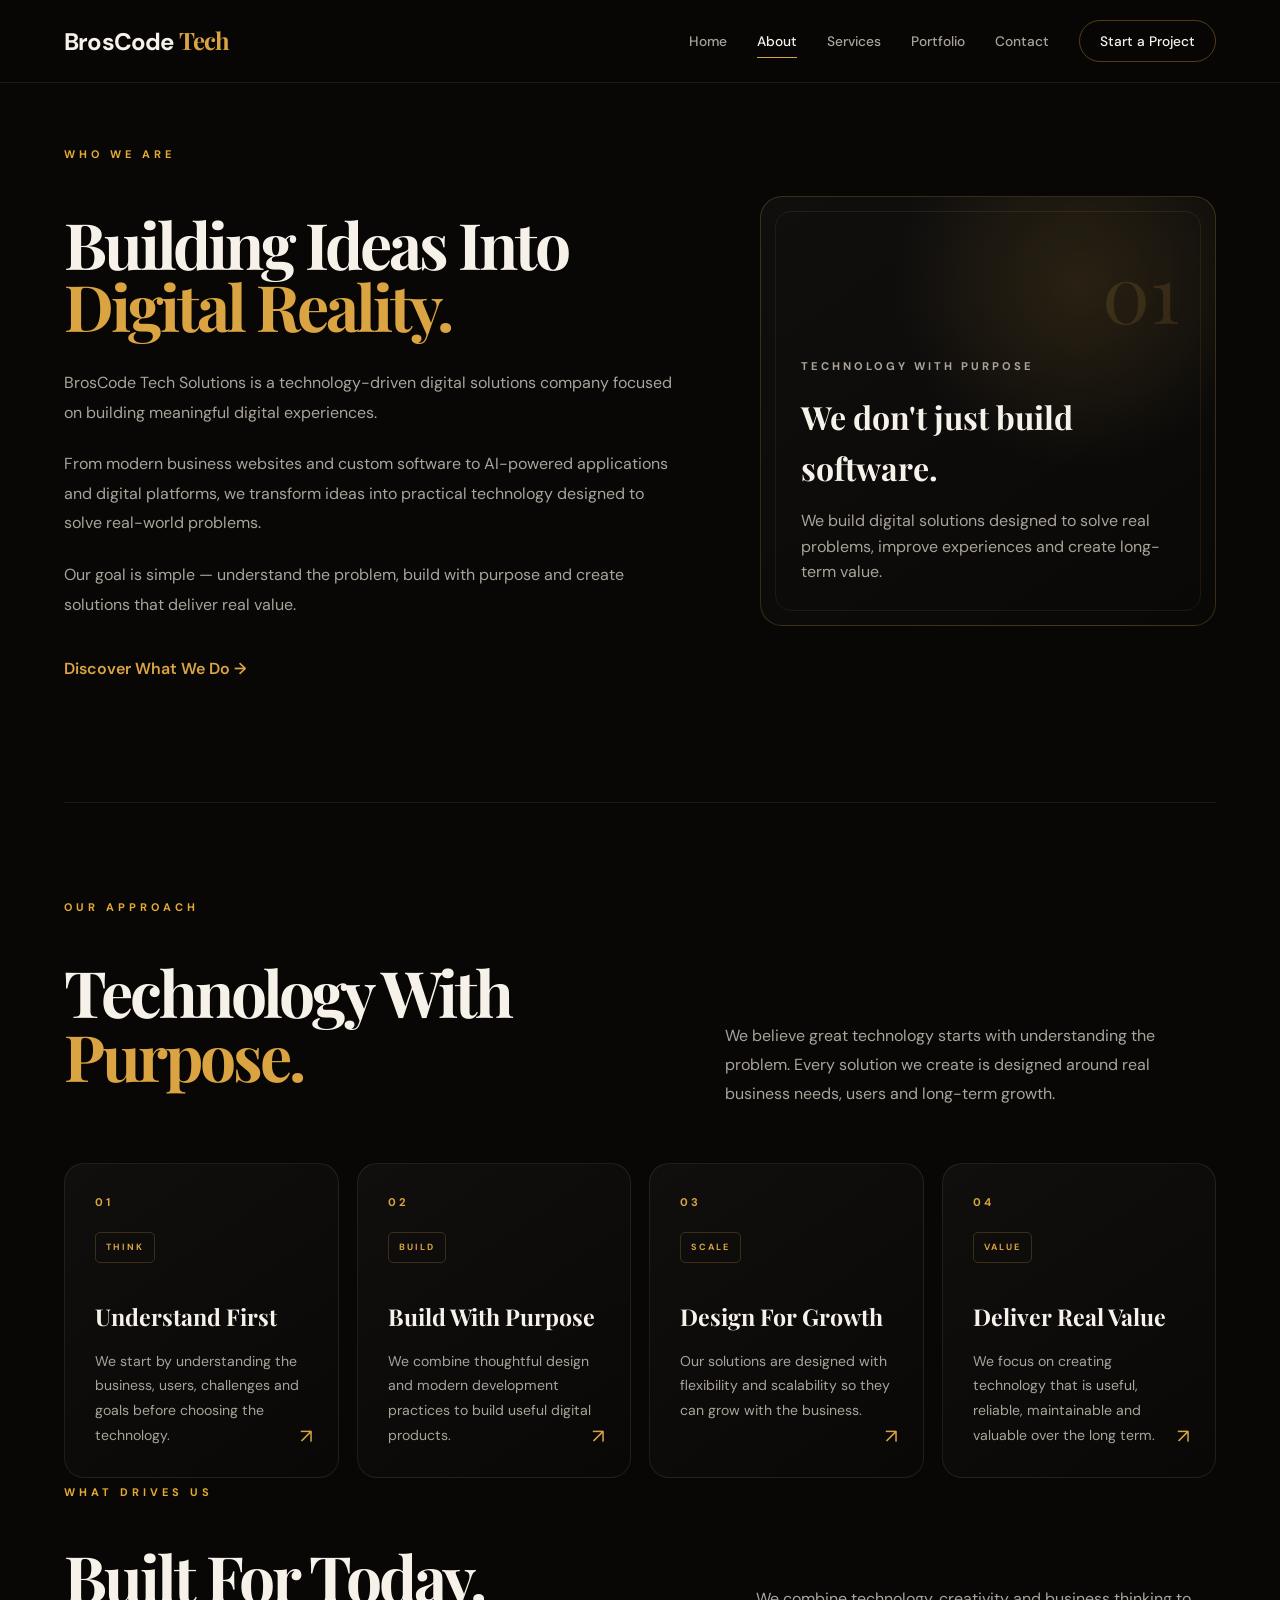
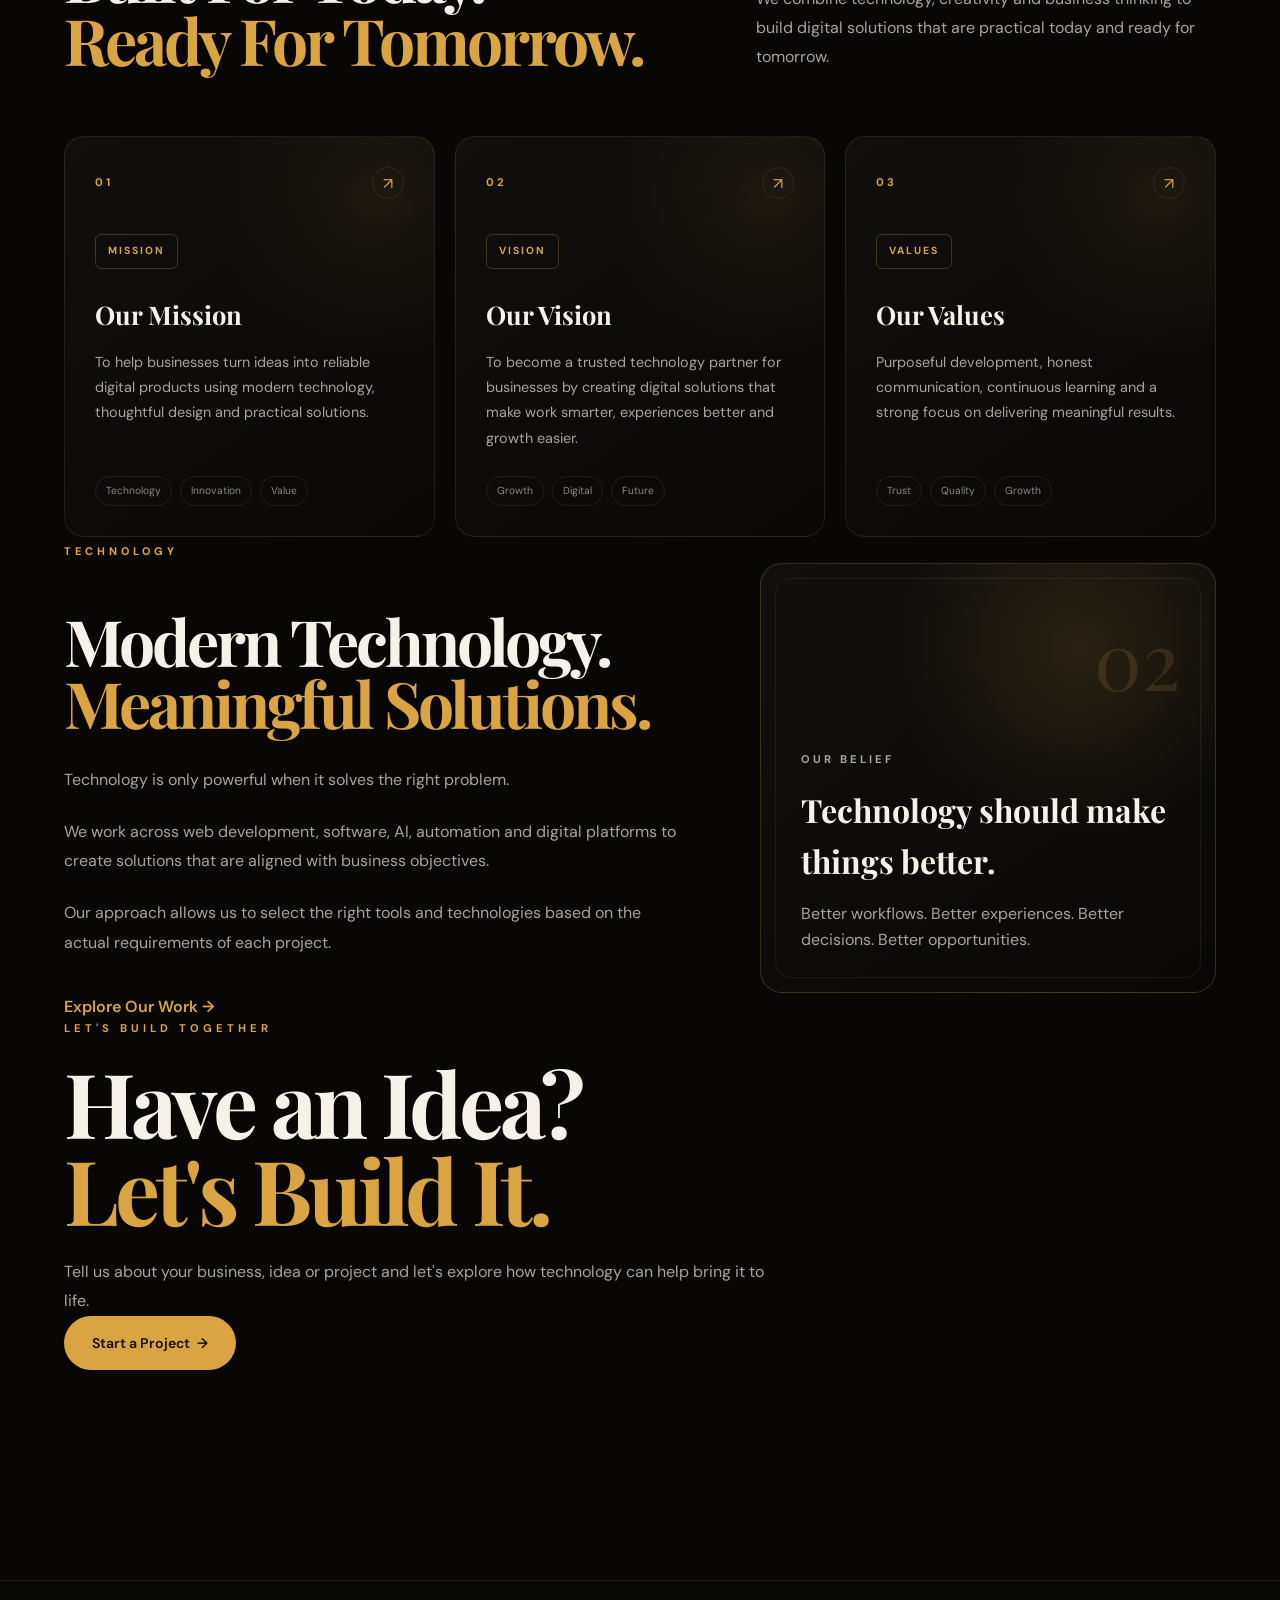
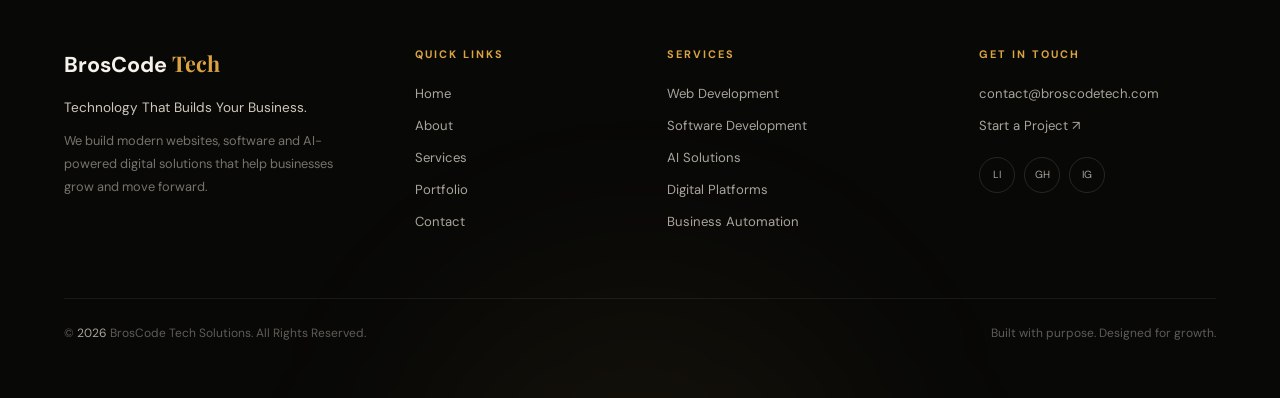
==== about.html @ 794950ac "Improve contact page and validate mobile number" ====
<!DOCTYPE html>
<html lang="en">

<head>
    <meta charset="UTF-8">

    <meta name="viewport" content="width=device-width, initial-scale=1.0">

    <meta name="description"
        content="Learn about BrosCode Tech Solutions - a technology-driven digital solutions company building websites, software, AI solutions and digital platforms.">

    <meta name="keywords"
        content="BrosCode Tech Solutions, About BrosCode, Web Development, Software Development, AI Solutions">

    <meta name="author" content="BrosCode Tech Solutions">

    <title>About Us | BrosCode Tech Solutions</title>

    <link rel="stylesheet" href="CSS/style.css">
</head>


<body>


    <!-- =========================================================
         HEADER
    ========================================================== -->

    <header id="siteHeader">

        <nav>

            <div class="logo">

                <a href="index.html">
                    BrosCode <span>Tech</span>
                </a>

            </div>


            <!-- MOBILE MENU BUTTON -->

            <button class="mobile-menu-toggle" type="button" aria-label="Open navigation menu" aria-expanded="false">

                <span></span>
                <span></span>
                <span></span>

            </button>


            <!-- NAVIGATION -->

            <ul class="nav-links">

                <li>
                    <a href="index.html">
                        Home
                    </a>
                </li>

                <li>
                    <a href="about.html" class="active">
                        About
                    </a>
                </li>

                <li>
                    <a href="services.html">
                        Services
                    </a>
                </li>

                <li>
                    <a href="portfolio.html">
                        Portfolio
                    </a>
                </li>

                <li>
                    <a href="contact.html">
                        Contact
                    </a>
                </li>

                <li>
                    <a href="contact.html" class="nav-cta">
                        Start a Project
                    </a>
                </li>

            </ul>

        </nav>

    </header>



    <!-- =========================================================
         MAIN
    ========================================================== -->

    <main>


        <!-- =====================================================
             ABOUT HERO
        ====================================================== -->

        <section class="about about-page">

            <div class="section-container">


                <div class="about-grid">


                    <!-- LEFT CONTENT -->

                    <div class="about-content">

                        <p class="section-label">
                            WHO WE ARE
                        </p>


                        <h2>
                            Building Ideas Into
                            <span>Digital Reality.</span>
                        </h2>


                        <p class="about-lead">

                            BrosCode Tech Solutions is a
                            technology-driven digital solutions
                            company focused on building meaningful
                            digital experiences.

                        </p>


                        <p>

                            From modern business websites and custom
                            software to AI-powered applications and
                            digital platforms, we transform ideas into
                            practical technology designed to solve
                            real-world problems.

                        </p>


                        <p>

                            Our goal is simple — understand the problem,
                            build with purpose and create solutions that
                            deliver real value.

                        </p>


                        <a href="services.html" class="about-link">
                            Discover What We Do →
                        </a>

                    </div>



                    <!-- RIGHT HIGHLIGHT -->

                    <div class="about-highlight">

                        <div class="about-number">
                            01
                        </div>


                        <div class="about-highlight-content">

                            <p class="about-small-label">
                                TECHNOLOGY WITH PURPOSE
                            </p>


                            <h3>
                                We don't just build software.
                            </h3>


                            <p>

                                We build digital solutions designed
                                to solve real problems, improve
                                experiences and create long-term value.

                            </p>

                        </div>

                    </div>


                </div>



                <!-- =================================================
                     OUR APPROACH
                ================================================== -->

                <div class="why-us">


                    <div class="why-header">

                        <div>

                            <p class="section-label">
                                OUR APPROACH
                            </p>


                            <h2>
                                Technology With
                                <span>Purpose.</span>
                            </h2>

                        </div>


                        <p>

                            We believe great technology starts with
                            understanding the problem. Every solution
                            we create is designed around real business
                            needs, users and long-term growth.

                        </p>

                    </div>



                    <div class="why-grid">


                        <!-- CARD 01 -->

                        <article class="why-card">

                            <span class="why-number">
                                01
                            </span>


                            <div class="why-card-icon">
                                THINK
                            </div>


                            <h3>
                                Understand First
                            </h3>


                            <p>

                                We start by understanding the business,
                                users, challenges and goals before
                                choosing the technology.

                            </p>


                            <span class="why-arrow">
                                ↗
                            </span>

                        </article>



                        <!-- CARD 02 -->

                        <article class="why-card">

                            <span class="why-number">
                                02
                            </span>


                            <div class="why-card-icon">
                                BUILD
                            </div>


                            <h3>
                                Build With Purpose
                            </h3>


                            <p>

                                We combine thoughtful design and modern
                                development practices to build useful
                                digital products.

                            </p>


                            <span class="why-arrow">
                                ↗
                            </span>

                        </article>



                        <!-- CARD 03 -->

                        <article class="why-card">

                            <span class="why-number">
                                03
                            </span>


                            <div class="why-card-icon">
                                SCALE
                            </div>


                            <h3>
                                Design For Growth
                            </h3>


                            <p>

                                Our solutions are designed with
                                flexibility and scalability so they
                                can grow with the business.

                            </p>


                            <span class="why-arrow">
                                ↗
                            </span>

                        </article>



                        <!-- CARD 04 -->

                        <article class="why-card">

                            <span class="why-number">
                                04
                            </span>


                            <div class="why-card-icon">
                                VALUE
                            </div>


                            <h3>
                                Deliver Real Value
                            </h3>


                            <p>

                                We focus on creating technology that
                                is useful, reliable, maintainable and
                                valuable over the long term.

                            </p>


                            <span class="why-arrow">
                                ↗
                            </span>

                        </article>


                    </div>

                </div>



                <!-- =================================================
                     VISION / MISSION
                ================================================== -->

                <div class="services-header about-values-header">

                    <div>

                        <p class="section-label">
                            WHAT DRIVES US
                        </p>


                        <h2>
                            Built For Today.
                            <span>Ready For Tomorrow.</span>
                        </h2>

                    </div>


                    <p class="services-intro">

                        We combine technology, creativity and
                        business thinking to build digital solutions
                        that are practical today and ready for
                        tomorrow.

                    </p>

                </div>



                <div class="services-grid about-values-grid">


                    <!-- MISSION -->

                    <article class="service-card">

                        <div class="service-top">

                            <span class="service-number">
                                01
                            </span>

                            <span class="service-arrow">
                                ↗
                            </span>

                        </div>


                        <div class="service-icon">
                            MISSION
                        </div>


                        <h3>
                            Our Mission
                        </h3>


                        <p>

                            To help businesses turn ideas into
                            reliable digital products using modern
                            technology, thoughtful design and
                            practical solutions.

                        </p>


                        <div class="service-tags">

                            <span>Technology</span>
                            <span>Innovation</span>
                            <span>Value</span>

                        </div>

                    </article>



                    <!-- VISION -->

                    <article class="service-card">

                        <div class="service-top">

                            <span class="service-number">
                                02
                            </span>

                            <span class="service-arrow">
                                ↗
                            </span>

                        </div>


                        <div class="service-icon">
                            VISION
                        </div>


                        <h3>
                            Our Vision
                        </h3>


                        <p>

                            To become a trusted technology partner
                            for businesses by creating digital
                            solutions that make work smarter,
                            experiences better and growth easier.

                        </p>


                        <div class="service-tags">

                            <span>Growth</span>
                            <span>Digital</span>
                            <span>Future</span>

                        </div>

                    </article>



                    <!-- VALUES -->

                    <article class="service-card">

                        <div class="service-top">

                            <span class="service-number">
                                03
                            </span>

                            <span class="service-arrow">
                                ↗
                            </span>

                        </div>


                        <div class="service-icon">
                            VALUES
                        </div>


                        <h3>
                            Our Values
                        </h3>


                        <p>

                            Purposeful development, honest
                            communication, continuous learning and
                            a strong focus on delivering meaningful
                            results.

                        </p>


                        <div class="service-tags">

                            <span>Trust</span>
                            <span>Quality</span>
                            <span>Growth</span>

                        </div>

                    </article>


                </div>



                <!-- =================================================
                     TECHNOLOGY SECTION
                ================================================== -->

                <div class="about-grid about-technology">


                    <div class="about-content">

                        <p class="section-label">
                            TECHNOLOGY
                        </p>


                        <h2>
                            Modern Technology.
                            <span>Meaningful Solutions.</span>
                        </h2>


                        <p class="about-lead">

                            Technology is only powerful when it
                            solves the right problem.

                        </p>


                        <p>

                            We work across web development, software,
                            AI, automation and digital platforms to
                            create solutions that are aligned with
                            business objectives.

                        </p>


                        <p>

                            Our approach allows us to select the
                            right tools and technologies based on
                            the actual requirements of each project.

                        </p>


                        <a href="portfolio.html" class="about-link">
                            Explore Our Work →
                        </a>

                    </div>



                    <div class="about-highlight">


                        <div class="about-number">
                            02
                        </div>


                        <div class="about-highlight-content">

                            <p class="about-small-label">
                                OUR BELIEF
                            </p>


                            <h3>
                                Technology should make things better.
                            </h3>


                            <p>

                                Better workflows.
                                Better experiences.
                                Better decisions.
                                Better opportunities.

                            </p>

                        </div>

                    </div>


                </div>



                <!-- =================================================
                     CTA
                ================================================== -->

                <div class="contact-header about-cta">

                    <div class="contact-label">
                        LET'S BUILD TOGETHER
                    </div>


                    <h2>
                        Have an Idea?
                        <span>Let's Build It.</span>
                    </h2>


                    <p>

                        Tell us about your business, idea or project
                        and let's explore how technology can help
                        bring it to life.

                    </p>


                    <a href="contact.html" class="btn primary-btn">
                        Start a Project
                        <span>→</span>
                    </a>

                </div>


            </div>

        </section>

    </main>



    <!-- =========================================================
         FOOTER
    ========================================================== -->

    <footer class="site-footer">

        <div class="footer-container">


            <!-- BRAND -->

            <div class="footer-brand">

                <a href="index.html" class="footer-logo">
                    BrosCode <span>Tech</span>
                </a>


                <p class="footer-tagline">
                    Technology That Builds Your Business.
                </p>


                <p class="footer-description">

                    We build modern websites, software and
                    AI-powered digital solutions that help
                    businesses grow and move forward.

                </p>

            </div>



            <!-- QUICK LINKS -->

            <div class="footer-column">

                <h4>
                    Quick Links
                </h4>


                <a href="index.html">
                    Home
                </a>


                <a href="about.html">
                    About
                </a>


                <a href="services.html">
                    Services
                </a>


                <a href="portfolio.html">
                    Portfolio
                </a>


                <a href="contact.html">
                    Contact
                </a>

            </div>



            <!-- SERVICES -->

            <div class="footer-column">

                <h4>
                    Services
                </h4>


                <a href="services.html">
                    Web Development
                </a>


                <a href="services.html">
                    Software Development
                </a>


                <a href="services.html">
                    AI Solutions
                </a>


                <a href="services.html">
                    Digital Platforms
                </a>


                <a href="services.html">
                    Business Automation
                </a>

            </div>



            <!-- CONTACT -->

            <div class="footer-column footer-contact">

                <h4>
                    Get In Touch
                </h4>


                <a href="mailto:contact@broscodetech.com">
                    contact@broscodetech.com
                </a>


                <a href="contact.html">
                    Start a Project ↗
                </a>


                <div class="footer-socials">

                    <a href="#" aria-label="LinkedIn">
                        LI
                    </a>


                    <a href="#" aria-label="GitHub">
                        GH
                    </a>


                    <a href="#" aria-label="Instagram">
                        IG
                    </a>

                </div>

            </div>

        </div>



        <!-- FOOTER BOTTOM -->

        <div class="footer-bottom">

            <p>

                ©
                <span id="currentYear">
                    2026
                </span>

                BrosCode Tech Solutions.
                All Rights Reserved.

            </p>


            <p>
                Built with purpose. Designed for growth.
            </p>

        </div>

    </footer>



    <!-- =========================================================
         JAVASCRIPT
    ========================================================== -->

    <script src="js/script.js"></script>

</body>

</html>
---- CSS/style.css ----
/* =========================================================
   BROSCODE TECH SOLUTIONS
   PREMIUM WEBSITE
   BLACK + GOLD
   CLEAN RESPONSIVE CSS
========================================================= */


/* =========================================================
   GOOGLE FONTS
========================================================= */

@import url('https://fonts.googleapis.com/css2?family=DM+Sans:wght@400;500;600;700&family=Playfair+Display:wght@500;600;700&display=swap');



/* =========================================================
   ROOT
========================================================= */

:root {

    --bg: #080706;
    --bg-dark: #050403;
    --bg2: #0d0b08;

    --card: #12100d;

    --white: #f7f2e9;

    --text: #aaa39a;
    --muted: #6f6961;

    --gold: #d9a441;
    --gold-light: #e9bd72;
    --gold-dark: #a8752d;

    --border: rgba(255, 255, 255, 0.08);

    --gold-border:
        rgba(217, 164, 65, 0.22);

    --container: 1180px;

    --transition:
        0.35s ease;

    --font-display:
        'Playfair Display', serif;

    --font-body:
        'DM Sans', sans-serif;
}



/* =========================================================
   RESET
========================================================= */

* {
    margin: 0;
    padding: 0;
    box-sizing: border-box;
}


html {
    scroll-behavior: smooth;
    overflow-x: hidden;
}


body {

    min-height: 100vh;

    background:
        var(--bg);

    color:
        var(--white);

    font-family:
        var(--font-body);

    line-height:
        1.6;

    overflow-x: hidden;
}


body::before {

    content: "";

    position: fixed;

    inset: 0;

    z-index: -1;

    pointer-events: none;

    background:

        radial-gradient(circle at 82% 18%,
            rgba(217, 164, 65, 0.08),
            transparent 25%),

        radial-gradient(circle at 10% 70%,
            rgba(217, 164, 65, 0.025),
            transparent 25%);
}


::selection {

    background:
        var(--gold);

    color:
        #080706;
}


a {

    color:
        inherit;

    text-decoration:
        none;
}


img {

    display:
        block;

    max-width:
        100%;
}


button,
input,
select,
textarea {

    font-family:
        inherit;
}


button {

    cursor:
        pointer;
}



/* =========================================================
   SCROLLBAR
========================================================= */

::-webkit-scrollbar {
    width: 8px;
}


::-webkit-scrollbar-track {
    background:
        #050403;
}


::-webkit-scrollbar-thumb {

    background:
        #49361c;

    border-radius:
        10px;
}


::-webkit-scrollbar-thumb:hover {

    background:
        var(--gold);
}



/* =========================================================
   COMMON
========================================================= */

main {
    width:
        100%;
}


.section-container {

    width:
        min(90%, var(--container));

    margin:
        0 auto;
}


.section-label {

    color:
        var(--gold);

    font-size:
        0.7rem;

    font-weight:
        700;

    letter-spacing:
        4px;
}


h1,
h2,
h3 {

    font-family:
        var(--font-display);
}


section {

    scroll-margin-top:
        82px;
}



/* =========================================================
   HEADER
========================================================= */

header {

    position:
        fixed;

    top:
        0;

    left:
        0;

    width:
        100%;

    z-index:
        1000;

    background:
        rgba(8, 7, 6, 0.78);

    backdrop-filter:
        blur(18px);

    -webkit-backdrop-filter:
        blur(18px);

    border-bottom:
        1px solid rgba(255, 255, 255, 0.07);

    transition:
        background 0.35s ease,
        border-color 0.35s ease;
}


header.scrolled {

    background:
        rgba(8, 7, 6, 0.96);

    border-bottom-color:
        rgba(217, 164, 65, 0.18);
}


nav {

    width:
        min(90%, var(--container));

    min-height:
        82px;

    margin:
        0 auto;

    display:
        flex;

    align-items:
        center;

    justify-content:
        space-between;
}


.logo a {

    display:
        inline-block;

    font-size:
        1.5rem;

    font-weight:
        700;

    letter-spacing:
        -0.8px;
}


.logo span {

    color:
        var(--gold);

    font-family:
        var(--font-display);
}


.nav-links {

    display:
        flex;

    align-items:
        center;

    gap:
        30px;

    list-style:
        none;
}


.nav-links li {
    list-style:
        none;
}


.nav-links a {

    position:
        relative;

    color:
        #aaa39a;

    font-size:
        0.86rem;

    font-weight:
        500;

    transition:
        var(--transition);
}


.nav-links a:hover,
.nav-links a.active {

    color:
        var(--white);
}


.nav-links a:not(.nav-cta)::after {

    content:
        "";

    position:
        absolute;

    left:
        0;

    bottom:
        -8px;

    width:
        0;

    height:
        1px;

    background:
        var(--gold);

    transition:
        var(--transition);
}


.nav-links a:not(.nav-cta):hover::after,
.nav-links a:not(.nav-cta).active::after {

    width:
        100%;
}


.nav-cta {

    padding:
        11px 20px;

    border:
        1px solid rgba(217, 164, 65, 0.35);

    border-radius:
        50px;

    color:
        var(--white) !important;

    transition:
        var(--transition);
}


.nav-cta:hover {

    background:
        rgba(217, 164, 65, 0.08);

    border-color:
        var(--gold);
}


/* MOBILE BUTTON */

.mobile-menu-toggle {

    display:
        none;

    width:
        42px;

    height:
        42px;

    padding:
        9px;

    flex-direction:
        column;

    align-items:
        center;

    justify-content:
        center;

    gap:
        5px;

    background:
        transparent;

    border:
        1px solid var(--gold-border);

    border-radius:
        50%;

    color:
        var(--white);
}


.mobile-menu-toggle span {

    width:
        17px;

    height:
        1.5px;

    background:
        var(--gold);

    transition:
        0.3s ease;
}


.mobile-menu-toggle.active span:nth-child(1) {

    transform:
        translateY(6.5px) rotate(45deg);
}


.mobile-menu-toggle.active span:nth-child(2) {

    opacity:
        0;
}


.mobile-menu-toggle.active span:nth-child(3) {

    transform:
        translateY(-6.5px) rotate(-45deg);
}



/* =========================================================
   HERO
========================================================= */

.hero {

    position:
        relative;

    min-height:
        100vh;

    padding:
        120px max(5%, calc((100% - 1180px) / 2)) 80px;

    display:
        grid;

    grid-template-columns:
        minmax(0, 0.9fr) minmax(0, 1.1fr);

    align-items:
        center;

    gap:
        40px;

    overflow:
        hidden;

    background:
        #080706;
}


/* IMAGE AS BACKGROUND */

.hero-visual {

    position:
        absolute;

    inset:
        0;

    z-index:
        0;

    overflow:
        hidden;

    pointer-events:
        none;

    border:
        0;

    background:
        #05070a;
}


.hero-visual img {

    width:
        100%;

    height:
        100%;

    object-fit:
        cover;

    object-position:
        center;

    opacity:
        0.78;

    filter:
        brightness(0.70) contrast(1.08);

    transform:
        scale(1.02);
}


/* LEFT DARK OVERLAY */

.hero-visual::before {

    content:
        "";

    position:
        absolute;

    inset:
        0;

    z-index:
        1;

    background:

        linear-gradient(90deg,
            #080706 0%,
            rgba(8, 7, 6, 0.98) 20%,
            rgba(8, 7, 6, 0.88) 38%,
            rgba(8, 7, 6, 0.52) 56%,
            rgba(8, 7, 6, 0.18) 76%,
            rgba(8, 7, 6, 0.08) 100%);
}


/* TOP / BOTTOM MERGE */

.hero-visual::after {

    content:
        "";

    position:
        absolute;

    inset:
        0;

    z-index:
        2;

    background:

        linear-gradient(to bottom,
            #080706 0%,
            transparent 16%,
            transparent 82%,
            #080706 100%);
}


.hero::after {

    content:
        "";

    position:
        absolute;

    width:
        600px;

    height:
        600px;

    right:
        -300px;

    top:
        5%;

    border-radius:
        50%;

    background:
        rgba(217, 164, 65, 0.055);

    filter:
        blur(100px);

    pointer-events:
        none;
}



/* =========================================================
   HERO CONTENT
========================================================= */

.hero-content {

    position:
        relative;

    z-index:
        5;

    width:
        100%;

    max-width:
        650px;
}


.hero-label {

    margin-bottom:
        28px;

    color:
        var(--gold);

    font-size:
        12px;

    font-weight:
        700;

    letter-spacing:
        4px;
}


.hero h1 {

    max-width:
        700px;

    margin:
        0 0 30px;

    color:
        var(--white);

    font-size:
        clamp(4rem, 7vw, 6.5rem);

    font-weight:
        600;

    line-height:
        0.94;

    letter-spacing:
        -4px;
}


.hero h1 span {

    display:
        block;

    color:
        var(--gold);
}


.hero-description {

    max-width:
        560px;

    margin-bottom:
        38px;

    color:
        var(--text);

    font-size:
        16px;

    line-height:
        1.8;
}



/* =========================================================
   BUTTONS
========================================================= */

.hero-buttons {

    display:
        flex;

    align-items:
        center;

    gap:
        14px;

    flex-wrap:
        wrap;
}


.btn {

    min-height:
        54px;

    padding:
        0 28px;

    display:
        inline-flex;

    align-items:
        center;

    justify-content:
        center;

    gap:
        7px;

    border-radius:
        50px;

    font-size:
        0.88rem;

    font-weight:
        600;

    transition:
        var(--transition);
}


.primary-btn {

    background:
        var(--gold);

    color:
        #161006;
}


.primary-btn:hover {

    background:
        var(--gold-light);

    transform:
        translateY(-3px);

    box-shadow:
        0 15px 40px rgba(217, 164, 65, 0.18);
}


.secondary-btn {

    background:
        rgba(255, 255, 255, 0.025);

    border:
        1px solid rgba(255, 255, 255, 0.14);
}


.secondary-btn:hover {

    background:
        rgba(217, 164, 65, 0.06);

    border-color:
        var(--gold-border);

    transform:
        translateY(-3px);
}



/* =========================================================
   HERO STATS
========================================================= */

.hero-stats {

    margin-top:
        58px;

    display:
        flex;

    align-items:
        flex-start;

    gap:
        55px;
}


.hero-stat {

    display:
        flex;

    flex-direction:
        column;
}


.hero-stats strong {

    color:
        var(--gold);

    font-family:
        var(--font-display);

    font-size:
        24px;

    line-height:
        1.1;
}


.hero-stats span {

    margin-top:
        7px;

    color:
        #77716a;

    font-size:
        10px;

    line-height:
        1.45;

    letter-spacing:
        1.5px;
}



/* =========================================================
   ABOUT
========================================================= */

.about {

    padding:
        140px 0;

    background:
        var(--bg);
}


.about-grid {

    display:
        grid;

    grid-template-columns:
        1.15fr 0.85fr;

    gap:
        80px;

    align-items:
        center;
}


.about-content h2 {

    max-width:
        700px;

    margin:
        25px 0 30px;

    font-size:
        clamp(3rem, 5vw, 5.3rem);

    line-height:
        0.98;

    letter-spacing:
        -3px;
}


.about-content h2 span {

    display:
        block;

    color:
        var(--gold);
}


.about-content p:not(.section-label) {

    max-width:
        680px;

    margin-bottom:
        22px;

    color:
        var(--text);

    font-size:
        1rem;

    line-height:
        1.85;
}


.about-link {

    display:
        inline-block;

    margin-top:
        15px;

    color:
        var(--gold);

    font-weight:
        600;

    transition:
        var(--transition);
}


.about-link:hover {

    color:
        var(--gold-light);

    transform:
        translateX(5px);
}



/* =========================================================
   ABOUT HIGHLIGHT
========================================================= */

.about-highlight {

    position:
        relative;

    min-height:
        430px;

    padding:
        40px;

    display:
        flex;

    align-items:
        flex-end;

    overflow:
        hidden;

    border:
        1px solid var(--gold-border);

    border-radius:
        22px;

    background:

        radial-gradient(circle at 70% 20%,
            rgba(217, 164, 65, 0.14),
            transparent 40%),

        linear-gradient(145deg,
            rgba(255, 255, 255, 0.035),
            rgba(255, 255, 255, 0.008));

    transition:
        var(--transition);
}


.about-highlight:hover {

    transform:
        translateY(-7px);

    border-color:
        rgba(217, 164, 65, 0.42);

    box-shadow:
        0 25px 70px rgba(0, 0, 0, 0.45);
}


.about-highlight::before {

    content:
        "";

    position:
        absolute;

    inset:
        14px;

    border:
        1px solid rgba(217, 164, 65, 0.10);

    border-radius:
        16px;
}


.about-number {

    position:
        absolute;

    top:
        30px;

    right:
        35px;

    color:
        rgba(217, 164, 65, 0.15);

    font-family:
        var(--font-display);

    font-size:
        5rem;
}


.about-highlight-content {

    position:
        relative;

    z-index:
        2;
}


.about-small-label {

    margin-bottom:
        15px;

    color:
        var(--gold);

    font-size:
        0.7rem;

    font-weight:
        700;

    letter-spacing:
        3px;
}


.about-highlight h3 {

    margin-bottom:
        15px;

    font-size:
        2rem;
}


.about-highlight p {

    color:
        var(--text);
}



/* =========================================================
   WHY US
========================================================= */

.why-us {

    margin-top:
        120px;

    padding-top:
        90px;

    border-top:
        1px solid var(--border);
}


.why-header {

    margin-bottom:
        55px;

    display:
        grid;

    grid-template-columns:
        1.1fr 0.9fr;

    gap:
        60px;

    align-items:
        end;
}


.why-header h2 {

    margin:
        20px 0;

    font-size:
        clamp(3rem, 5vw, 5rem);

    line-height:
        1;

    letter-spacing:
        -3px;
}


.why-header h2 span {

    color:
        var(--gold);
}


.why-header>p {

    max-width:
        600px;

    color:
        var(--text);

    line-height:
        1.8;
}


.why-grid {

    display:
        grid;

    grid-template-columns:
        repeat(4, 1fr);

    gap:
        18px;
}


.why-card {

    position:
        relative;

    min-height:
        300px;

    padding:
        30px;

    overflow:
        hidden;

    border:
        1px solid var(--border);

    border-radius:
        20px;

    background:

        linear-gradient(145deg,
            rgba(255, 255, 255, 0.035),
            rgba(255, 255, 255, 0.008));

    transition:
        var(--transition);
}


.why-card:hover {

    transform:
        translateY(-7px);

    border-color:
        var(--gold-border);

    background:

        linear-gradient(145deg,
            rgba(217, 164, 65, 0.07),
            rgba(255, 255, 255, 0.01));
}


.why-number {

    display:
        block;

    margin-bottom:
        20px;

    color:
        var(--gold);

    font-size:
        0.7rem;

    font-weight:
        700;

    letter-spacing:
        3px;
}


.why-card-icon {

    width:
        fit-content;

    margin-bottom:
        35px;

    padding:
        7px 10px;

    border:
        1px solid rgba(217, 164, 65, 0.22);

    border-radius:
        5px;

    color:
        var(--gold);

    font-size:
        9px;

    font-weight:
        700;

    letter-spacing:
        2px;
}


.why-card h3 {

    margin-bottom:
        14px;

    font-size:
        1.45rem;
}


.why-card p {

    color:
        var(--text);

    font-size:
        0.88rem;

    line-height:
        1.75;
}


.why-arrow {

    position:
        absolute;

    right:
        25px;

    bottom:
        25px;

    color:
        var(--gold);

    font-size:
        20px;

    transition:
        var(--transition);
}


.why-card:hover .why-arrow {

    transform:
        translate(4px, -4px);
}



/* =========================================================
   SERVICES
========================================================= */

.services {

    padding:
        150px 0;

    background:
        var(--bg);
}


.services-header {

    margin-bottom:
        65px;

    display:
        grid;

    grid-template-columns:
        1.15fr 0.85fr;

    gap:
        70px;

    align-items:
        end;
}


.services-header h2 {

    margin-top:
        20px;

    font-size:
        clamp(3rem, 5vw, 5.2rem);

    line-height:
        0.98;

    letter-spacing:
        -3px;
}


.services-header h2 span {

    display:
        block;

    color:
        var(--gold);
}


.services-intro {

    color:
        var(--text);

    line-height:
        1.8;
}


.services-grid {

    display:
        grid;

    grid-template-columns:
        repeat(3, 1fr);

    gap:
        20px;
}


.service-card {

    position:
        relative;

    min-height:
        390px;

    padding:
        30px;

    display:
        flex;

    flex-direction:
        column;

    overflow:
        hidden;

    border:
        1px solid var(--border);

    border-radius:
        20px;

    background:

        radial-gradient(circle at 85% 15%,
            rgba(217, 164, 65, 0.08),
            transparent 35%),

        linear-gradient(145deg,
            rgba(255, 255, 255, 0.035),
            rgba(255, 255, 255, 0.008));

    transition:
        var(--transition);
}


.service-card:hover {

    transform:
        translateY(-8px);

    border-color:
        var(--gold-border);

    box-shadow:
        0 25px 70px rgba(0, 0, 0, 0.4);
}


.service-card::before {

    content:
        "";

    position:
        absolute;

    top:
        0;

    left:
        0;

    width:
        100%;

    height:
        2px;

    background:
        var(--gold);

    opacity:
        0;

    transition:
        var(--transition);
}


.service-card:hover::before {

    opacity:
        1;
}


.service-top {

    margin-bottom:
        35px;

    display:
        flex;

    align-items:
        center;

    justify-content:
        space-between;
}


.service-number {

    color:
        var(--gold);

    font-size:
        0.7rem;

    font-weight:
        700;

    letter-spacing:
        3px;
}


.service-arrow {

    width:
        32px;

    height:
        32px;

    display:
        flex;

    align-items:
        center;

    justify-content:
        center;

    border:
        1px solid var(--border);

    border-radius:
        50%;

    color:
        var(--gold);

    transition:
        var(--transition);
}


.service-card:hover .service-arrow {

    background:
        var(--gold);

    border-color:
        var(--gold);

    color:
        #080706;

    transform:
        rotate(45deg);
}


.service-icon {

    width:
        fit-content;

    margin-bottom:
        25px;

    padding:
        8px 12px;

    border:
        1px solid rgba(217, 164, 65, 0.25);

    border-radius:
        6px;

    color:
        var(--gold);

    font-size:
        0.65rem;

    font-weight:
        700;

    letter-spacing:
        2px;
}


.service-card h3 {

    margin-bottom:
        15px;

    font-size:
        1.6rem;
}


.service-card p {

    color:
        var(--text);

    font-size:
        0.9rem;

    line-height:
        1.75;
}


.service-tags {

    margin-top:
        auto;

    padding-top:
        25px;

    display:
        flex;

    flex-wrap:
        wrap;

    gap:
        8px;
}


.service-tags span {

    padding:
        6px 10px;

    border:
        1px solid var(--border);

    border-radius:
        20px;

    color:
        #8e8982;

    font-size:
        0.64rem;
}



/* =========================================================
   PORTFOLIO
========================================================= */

.portfolio {

    position:
        relative;

    padding:
        150px 0 100px;

    background:
        var(--bg2);

    border-top:
        1px solid var(--border);

    overflow:
        hidden;
}


.portfolio h2 {

    margin-top:
        20px;

    font-size:
        clamp(3rem, 5vw, 5rem);

    line-height:
        1;

    letter-spacing:
        -3px;
}


.portfolio h2 span {

    color:
        var(--gold);
}


.portfolio-intro {

    max-width:
        680px;

    margin:
        18px 0 55px;

    color:
        var(--muted);

    font-size:
        16px;

    line-height:
        1.8;
}


.portfolio-grid {

    display:
        grid;

    grid-template-columns:
        repeat(3, minmax(0, 1fr));

    gap:
        26px;

    align-items:
        stretch;
}



/* =========================================================
   PROJECT CARD
========================================================= */

.project-card {

    position:
        relative;

    min-width:
        0;

    overflow:
        hidden;

    display:
        flex;

    flex-direction:
        column;

    background:

        linear-gradient(145deg,
            rgba(255, 255, 255, 0.035),
            rgba(255, 255, 255, 0.012));

    border:
        1px solid rgba(217, 164, 65, 0.18);

    border-radius:
        18px;

    transition:
        transform 0.45s ease,
        border-color 0.45s ease,
        box-shadow 0.45s ease;
}


.project-card:hover {

    transform:
        translateY(-8px);

    border-color:
        rgba(217, 164, 65, 0.55);

    box-shadow:

        0 20px 55px rgba(0, 0, 0, 0.5),

        0 0 35px rgba(217, 164, 65, 0.08);
}



/* PROJECT IMAGE */

.project-image {

    position:
        relative;

    width:
        100%;

    aspect-ratio:
        16 / 9;

    overflow:
        hidden;

    background:
        #0c0c0c;

    border-bottom:
        1px solid rgba(217, 164, 65, 0.12);
}


.project-image img {

    width:
        100%;

    height:
        100%;

    object-fit:
        cover;

    transition:
        transform 0.7s ease,
        filter 0.5s ease;
}


.project-card:hover .project-image img {

    transform:
        scale(1.055);

    filter:
        brightness(1.08);
}


.project-image::after {

    content:
        "";

    position:
        absolute;

    inset:
        0;

    background:
        linear-gradient(to bottom,
            rgba(0, 0, 0, 0.02),
            rgba(0, 0, 0, 0.18));

    pointer-events:
        none;
}



/* PROJECT NUMBER */

.project-number {

    position:
        absolute;

    top:
        16px;

    left:
        16px;

    z-index:
        3;

    min-width:
        42px;

    height:
        28px;

    padding:
        0 10px;

    display:
        flex;

    align-items:
        center;

    justify-content:
        center;

    border:
        1px solid rgba(217, 164, 65, 0.4);

    border-radius:
        30px;

    background:
        rgba(5, 5, 5, 0.72);

    backdrop-filter:
        blur(10px);

    color:
        var(--gold);

    font-size:
        11px;

    font-weight:
        600;

    letter-spacing:
        1.5px;
}



/* PROJECT CONTENT */

.project-content {

    flex:
        1;

    padding:
        28px 26px 30px;

    display:
        flex;

    flex-direction:
        column;
}


.project-category {

    margin:
        0 0 12px;

    color:
        var(--gold);

    font-size:
        10px;

    font-weight:
        700;

    letter-spacing:
        2px;

    text-transform:
        uppercase;
}


.project-content h3 {

    margin:
        0 0 12px;

    color:
        var(--white);

    font-size:
        25px;

    line-height:
        1.2;

    transition:
        color 0.3s ease;
}


.project-card:hover .project-content h3 {

    color:
        var(--gold);
}


.project-content>p:not(.project-category) {

    margin:
        0;

    color:
        var(--muted);

    font-size:
        14px;

    line-height:
        1.75;
}



/* PROJECT TAGS */

.project-tags {

    width:
        100%;

    margin-top:
        22px;

    display:
        flex;

    flex-wrap:
        wrap;

    align-items:
        center;

    gap:
        8px;
}


.project-tags span {

    min-height:
        28px;

    padding:
        7px 12px;

    display:
        inline-flex;

    align-items:
        center;

    justify-content:
        center;

    border:
        1px solid rgba(217, 164, 65, 0.28);

    border-radius:
        999px;

    background:
        rgba(217, 164, 65, 0.045);

    color:
        #aaa49b;

    font-size:
        10px;

    font-weight:
        500;

    line-height:
        1;

    white-space:
        nowrap;

    transition:
        var(--transition);
}


.project-card:hover .project-tags span {

    color:
        var(--gold);

    background:
        rgba(217, 164, 65, 0.08);

    border-color:
        rgba(217, 164, 65, 0.5);
}



/* PROJECT LINK */

.project-link {

    width:
        fit-content;

    display:
        inline-flex;

    align-items:
        center;

    margin-top:
        24px;

    color:
        var(--gold);

    font-size:
        13px;

    font-weight:
        600;

    transition:
        var(--transition);
}


.project-link:hover {

    color:
        var(--gold-light);

    transform:
        translateX(4px);
}



/* =========================================================
   CONTACT
========================================================= */

.contact {

    padding:
        130px 0 140px;

    background:

        radial-gradient(circle at 82% 25%,
            rgba(217, 164, 65, 0.08),
            transparent 25%),

        #070707;

    border-top:
        1px solid var(--border);
}


.contact-container {

    width:
        min(90%, var(--container));

    margin:
        0 auto;
}


.contact-header {

    margin-bottom:
        70px;
}


.contact-label {

    margin-bottom:
        20px;

    color:
        var(--gold);

    font-size:
        0.7rem;

    font-weight:
        700;

    letter-spacing:
        4px;
}


.contact-header h2 {

    max-width:
        900px;

    margin-bottom:
        25px;

    font-size:
        clamp(3.5rem, 7vw, 6rem);

    line-height:
        0.98;

    letter-spacing:
        -4px;
}


.contact-header h2 span {

    display:
        block;

    color:
        var(--gold);
}


.contact-header>p {

    max-width:
        720px;

    color:
        var(--text);

    line-height:
        1.8;
}


.contact-layout {

    display:
        grid;

    grid-template-columns:
        0.8fr 1.2fr;

    gap:
        65px;

    align-items:
        start;
}


.contact-number {

    display:
        block;

    margin-bottom:
        18px;

    color:
        var(--gold);

    font-size:
        0.7rem;

    font-weight:
        700;

    letter-spacing:
        3px;
}


.contact-left h3 {

    margin-bottom:
        18px;

    font-size:
        2rem;
}


.contact-description {

    max-width:
        500px;

    padding-bottom:
        35px;

    color:
        var(--text);

    border-bottom:
        1px solid var(--border);
}


.contact-details {

    padding-top:
        35px;

    display:
        grid;

    gap:
        25px;
}


.contact-item {

    display:
        flex;

    flex-direction:
        column;

    gap:
        6px;
}


.contact-item>span {

    color:
        var(--gold);

    font-size:
        0.65rem;

    font-weight:
        700;

    letter-spacing:
        2.5px;
}


.contact-item a,
.contact-item p {

    color:
        #e8e3da;

    font-size:
        0.9rem;
}


.contact-item a:hover {

    color:
        var(--gold);
}



/* =========================================================
   CONTACT FORM
========================================================= */

.contact-form-box {

    position:
        relative;

    padding:
        40px;

    overflow:
        hidden;

    background:
        #0d0d0d;

    border:
        1px solid var(--gold-border);

    border-radius:
        18px;

    box-shadow:
        0 30px 80px rgba(0, 0, 0, 0.35);
}


.contact-form-box::before {

    content:
        "";

    position:
        absolute;

    width:
        260px;

    height:
        260px;

    top:
        -140px;

    right:
        -100px;

    border-radius:
        50%;

    background:
        rgba(217, 164, 65, 0.07);

    filter:
        blur(10px);
}


#projectForm {

    position:
        relative;

    z-index:
        2;
}


.form-two {

    display:
        grid;

    grid-template-columns:
        1fr 1fr;

    gap:
        18px;
}


.form-field {

    margin-bottom:
        20px;

    display:
        flex;

    flex-direction:
        column;

    gap:
        8px;
}


.form-field label {

    color:
        #e8e3da;

    font-size:
        0.75rem;

    font-weight:
        600;
}


.form-field input,
.form-field select,
.form-field textarea {

    width:
        100%;

    padding:
        14px 15px;

    background:
        #080808;

    border:
        1px solid rgba(255, 255, 255, 0.12);

    border-radius:
        9px;

    color:
        #fff;

    outline:
        none;

    transition:
        0.3s ease;
}


.form-field input,
.form-field select {

    height:
        50px;
}


.form-field input::placeholder,
.form-field textarea::placeholder {

    color:
        #555;
}


.form-field select {

    cursor:
        pointer;
}


.form-field select option {

    background:
        #111;

    color:
        #fff;
}


.form-field textarea {

    min-height:
        150px;

    resize:
        vertical;
}


.form-field input:focus,
.form-field select:focus,
.form-field textarea:focus {

    border-color:
        var(--gold);

    box-shadow:
        0 0 0 3px rgba(217, 164, 65, 0.08);
}


.contact-submit {

    width:
        100%;

    min-height:
        55px;

    margin-top:
        3px;

    padding:
        0 20px;

    display:
        flex;

    align-items:
        center;

    justify-content:
        space-between;

    border:
        1px solid var(--gold);

    border-radius:
        9px;

    background:
        var(--gold);

    color:
        #080808;

    font-size:
        0.88rem;

    font-weight:
        700;

    transition:
        0.3s ease;
}


.contact-submit:hover {

    background:
        transparent;

    color:
        var(--gold);

    transform:
        translateY(-2px);
}


.contact-note {

    margin-top:
        13px;

    color:
        #555;

    font-size:
        0.65rem;
}



/* =========================================================
   FOOTER
========================================================= */

.site-footer {

    position:
        relative;

    width:
        100%;

    padding:
        75px 0 0;

    overflow:
        hidden;

    background:
        #050403;

    border-top:
        1px solid var(--border);
}


.site-footer::before {

    content:
        "";

    position:
        absolute;

    width:
        450px;

    height:
        450px;

    left:
        50%;

    bottom:
        -330px;

    transform:
        translateX(-50%);

    border-radius:
        50%;

    background:
        rgba(217, 164, 65, 0.06);

    filter:
        blur(100px);
}


.footer-container {

    position:
        relative;

    z-index:
        2;

    width:
        min(90%, var(--container));

    margin:
        0 auto;

    display:
        grid;

    grid-template-columns:
        1.5fr 1fr 1.3fr 1.2fr;

    gap:
        55px;
}


.footer-brand {

    max-width:
        340px;
}


.footer-logo {

    display:
        inline-block;

    margin-bottom:
        15px;

    color:
        var(--white);

    font-size:
        1.35rem;

    font-weight:
        700;
}


.footer-logo span {

    color:
        var(--gold);

    font-family:
        var(--font-display);
}


.footer-tagline {

    margin-bottom:
        10px;

    color:
        #cfc7b9;

    font-size:
        0.85rem;
}


.footer-description {

    color:
        #77736b;

    font-size:
        0.8rem;

    line-height:
        1.8;
}


.footer-column {

    display:
        flex;

    flex-direction:
        column;

    align-items:
        flex-start;
}


.footer-column h4 {

    margin-bottom:
        20px;

    color:
        var(--gold);

    font-size:
        0.68rem;

    font-weight:
        700;

    letter-spacing:
        2px;

    text-transform:
        uppercase;
}


.footer-column a {

    margin-bottom:
        11px;

    color:
        #aaa49a;

    font-size:
        0.82rem;

    transition:
        0.25s ease;
}


.footer-column a:hover {

    color:
        var(--gold);

    transform:
        translateX(4px);
}


.footer-socials {

    display:
        flex;

    gap:
        9px;

    margin-top:
        10px;
}


.footer-socials a {

    width:
        36px;

    height:
        36px;

    margin:
        0;

    display:
        flex;

    align-items:
        center;

    justify-content:
        center;

    border:
        1px solid rgba(255, 255, 255, 0.12);

    border-radius:
        50%;

    font-size:
        0.65rem;

    transition:
        0.25s ease;
}


.footer-socials a:hover {

    background:
        var(--gold);

    border-color:
        var(--gold);

    color:
        #080808;

    transform:
        translateY(-3px);
}


.footer-bottom {

    position:
        relative;

    z-index:
        2;

    width:
        min(90%, var(--container));

    margin:
        60px auto 0;

    padding:
        22px 0 25px;

    display:
        flex;

    align-items:
        center;

    justify-content:
        space-between;

    gap:
        20px;

    border-top:
        1px solid var(--border);
}


.footer-bottom p {

    color:
        #65615a;

    font-size:
        0.7rem;
}


#currentYear {

    color:
        #aaa49a;
}



/* =========================================================
   SCROLL REVEAL
========================================================= */

.reveal,
.service-card,
.project-card,
.about-content,
.section-title {

    opacity:
        0;

    transform:
        translateY(25px);

    transition:
        opacity 0.8s ease,
        transform 0.8s ease;
}


.reveal.visible,
.service-card.visible,
.project-card.visible,
.about-content.visible,
.section-title.visible {

    opacity:
        1;

    transform:
        translateY(0);
}



/* =========================================================
   FORM SUCCESS
========================================================= */

.form-success {

    min-height:
        300px;

    display:
        flex;

    flex-direction:
        column;

    align-items:
        center;

    justify-content:
        center;

    text-align:
        center;
}


.form-success h3 {

    margin-bottom:
        15px;

    color:
        var(--gold);

    font-size:
        2.5rem;
}


.form-success p {

    max-width:
        450px;

    color:
        var(--text);

    line-height:
        1.8;
}



/* =========================================================
   TABLET
========================================================= */

@media (max-width: 1100px) {


    .hero {

        grid-template-columns:
            1fr;

        padding:
            120px 6% 80px;
    }


    .hero-content {

        max-width:
            650px;
    }


    .hero-visual {

        opacity:
            0.55;
    }


    .hero-visual::before {

        background:

            linear-gradient(90deg,
                #080706 0%,
                rgba(8, 7, 6, 0.90) 50%,
                rgba(8, 7, 6, 0.25) 100%);
    }


    .about-grid {

        grid-template-columns:
            1fr;

        gap:
            50px;
    }


    .why-grid {

        grid-template-columns:
            repeat(2, 1fr);
    }


    .services-grid {

        grid-template-columns:
            repeat(2, 1fr);
    }


    .portfolio-grid {

        grid-template-columns:
            repeat(2, 1fr);
    }


    .portfolio-grid .project-card:last-child {

        grid-column:
            auto;
    }


    .footer-container {

        grid-template-columns:
            repeat(2, 1fr);

        gap:
            45px;
    }

}



/* =========================================================
   TABLET / MOBILE NAV
========================================================= */

@media (max-width: 850px) {


    nav {

        min-height:
            72px;
    }


    .mobile-menu-toggle {

        display:
            flex;
    }


    .nav-links {

        position:
            absolute;

        top:
            72px;

        left:
            5%;

        width:
            90%;

        padding:
            25px;

        display:
            flex;

        flex-direction:
            column;

        align-items:
            stretch;

        gap:
            5px;

        background:
            rgba(8, 7, 6, 0.98);

        border:
            1px solid var(--gold-border);

        border-radius:
            18px;

        opacity:
            0;

        visibility:
            hidden;

        transform:
            translateY(-10px);

        transition:
            0.3s ease;
    }


    .nav-links.active {

        opacity:
            1;

        visibility:
            visible;

        transform:
            translateY(0);
    }


    .nav-links li {

        width:
            100%;
    }


    .nav-links a {

        display:
            block;

        padding:
            13px 8px;
    }


    .nav-links a:not(.nav-cta)::after {

        display:
            none;
    }


    .nav-cta {

        text-align:
            center;

        margin-top:
            8px;
    }


    .services-header {

        grid-template-columns:
            1fr;

        gap:
            25px;
    }


    .contact-layout {

        grid-template-columns:
            1fr;

        gap:
            50px;
    }

}



/* =========================================================
   MOBILE
========================================================= */

@media (max-width: 650px) {


    .section-container,
    .contact-container {

        width:
            min(92%, 560px);
    }


    .hero {

        min-height:
            100svh;

        padding:
            105px 4% 55px;

        align-items:
            center;
    }


    .hero-visual {

        opacity:
            0.42;
    }


    .hero-visual img {

        object-position:
            62% center;

        filter:
            brightness(0.62) contrast(1.08);
    }


    .hero-visual::before {

        background:

            linear-gradient(90deg,
                rgba(8, 7, 6, 1) 0%,
                rgba(8, 7, 6, 0.92) 35%,
                rgba(8, 7, 6, 0.60) 70%,
                rgba(8, 7, 6, 0.40) 100%);
    }


    .hero h1 {

        font-size:
            clamp(3.2rem, 15vw, 5rem);

        letter-spacing:
            -2.5px;

        line-height:
            0.92;
    }


    .hero-label {

        margin-bottom:
            22px;

        font-size:
            9px;

        letter-spacing:
            2.8px;
    }


    .hero-description {

        max-width:
            450px;

        font-size:
            14px;

        line-height:
            1.7;

        margin-bottom:
            28px;
    }


    .hero-buttons {

        width:
            100%;

        flex-direction:
            column;

        align-items:
            stretch;
    }


    .btn {

        width:
            100%;
    }


    .hero-stats {

        margin-top:
            42px;

        justify-content:
            space-between;

        gap:
            15px;
    }


    .hero-stats strong {

        font-size:
            19px;
    }


    .hero-stats span {

        font-size:
            8px;

        letter-spacing:
            1px;
    }



    /* ABOUT */

    .about {

        padding:
            95px 0;
    }


    .about-grid {

        gap:
            40px;
    }


    .about-content h2 {

        font-size:
            clamp(2.8rem, 14vw, 4.2rem);

        letter-spacing:
            -2px;
    }


    .about-content p:not(.section-label) {

        font-size:
            0.9rem;
    }


    .about-highlight {

        min-height:
            360px;

        padding:
            30px;
    }


    .about-highlight h3 {

        font-size:
            1.6rem;
    }


    .about-number {

        font-size:
            4rem;
    }



    /* WHY */

    .why-us {

        margin-top:
            80px;

        padding-top:
            65px;
    }


    .why-header {

        grid-template-columns:
            1fr;

        gap:
            20px;

        margin-bottom:
            35px;
    }


    .why-header h2 {

        font-size:
            clamp(2.7rem, 13vw, 4rem);

        letter-spacing:
            -2px;
    }


    .why-grid {

        grid-template-columns:
            1fr;
    }


    .why-card {

        min-height:
            270px;
    }



    /* SERVICES */

    .services {

        padding:
            100px 0;
    }


    .services-header {

        margin-bottom:
            45px;
    }


    .services-header h2 {

        font-size:
            clamp(2.7rem, 13vw, 4rem);

        letter-spacing:
            -2px;
    }


    .services-grid {

        grid-template-columns:
            1fr;

        gap:
            15px;
    }


    .service-card {

        min-height:
            340px;

        padding:
            27px;
    }



    /* PORTFOLIO */

    .portfolio {

        padding:
            100px 0 75px;
    }


    .portfolio h2 {

        font-size:
            clamp(2.7rem, 13vw, 4rem);

        letter-spacing:
            -2px;
    }


    .portfolio-intro {

        margin-bottom:
            40px;

        font-size:
            14px;
    }


    .portfolio-grid {

        grid-template-columns:
            1fr;

        gap:
            18px;
    }


    .project-content {

        padding:
            24px 22px 26px;
    }


    .project-content h3 {

        font-size:
            22px;
    }



    /* CONTACT */

    .contact {

        padding:
            95px 0 100px;
    }


    .contact-header {

        margin-bottom:
            50px;
    }


    .contact-header h2 {

        font-size:
            clamp(3rem, 14vw, 5rem);

        letter-spacing:
            -2.5px;
    }


    .form-two {

        grid-template-columns:
            1fr;

        gap:
            0;
    }


    .contact-form-box {

        padding:
            25px 20px;
    }



    /* FOOTER */

    .site-footer {

        padding-top:
            55px;
    }


    .footer-container {

        grid-template-columns:
            1fr;

        gap:
            35px;
    }


    .footer-brand {

        max-width:
            100%;
    }


    .footer-bottom {

        margin-top:
            45px;

        flex-direction:
            column;

        align-items:
            flex-start;

        gap:
            8px;
    }

}



/* =========================================================
   SMALL MOBILE
========================================================= */

@media (max-width: 400px) {


    .hero h1 {

        font-size:
            3rem;
    }


    .hero-stats {

        gap:
            8px;
    }


    .hero-stats strong {

        font-size:
            17px;
    }


    .hero-stats span {

        font-size:
            7px;
    }


    .about-highlight {

        min-height:
            330px;

        padding:
            25px;
    }


    .service-card {

        min-height:
            320px;
    }


    .contact-form-box {

        padding:
            20px 16px;
    }

}



/* =========================================================
   REDUCED MOTION
========================================================= */

@media (prefers-reduced-motion: reduce) {

    html {
        scroll-behavior:
            auto;
    }

    *,
    *::before,
    *::after {

        animation-duration:
            0.01ms !important;

        animation-iteration-count:
            1 !important;

        transition-duration:
            0.01ms !important;
    }

}

/* =========================================================
   BROS CODE TECH SOLUTIONS
   PORTFOLIO PAGE
   ========================================================= */

.portfolio-hero {
    padding: 110px 0 70px;
    position: relative;
    overflow: hidden;
}

.portfolio-container {
    width: min(1180px, calc(100% - 80px));
    margin: 0 auto;
}

.section-label {
    display: inline-block;
    margin-bottom: 24px;

    font-size: 11px;
    font-weight: 700;
    letter-spacing: 4px;
    text-transform: uppercase;

    color: #e5aa32;
}

.portfolio-hero-grid {
    display: grid;
    grid-template-columns: 1.2fr 0.8fr;
    align-items: end;
    gap: 80px;
}

.portfolio-hero h1 {
    margin: 0;

    font-family: Georgia, "Times New Roman", serif;
    font-size: clamp(64px, 8vw, 118px);
    line-height: 0.88;
    font-weight: 500;
    letter-spacing: -5px;

    color: #f5f1e8;
}

.portfolio-hero h1 span {
    color: #e5aa32;
}

.portfolio-hero-description {
    padding-bottom: 8px;
}

.portfolio-hero-description p {
    max-width: 480px;
    margin: 0;

    font-size: 16px;
    line-height: 1.8;

    color: #8f8b83;
}


/* =========================================================
   PROJECT GRID
   ========================================================= */

.portfolio-projects {
    padding: 40px 0 120px;
}

.portfolio-grid {
    display: grid;
    grid-template-columns: repeat(3, 1fr);
    gap: 22px;
}


/* =========================================================
   PROJECT CARD
   ========================================================= */

.portfolio-card {
    position: relative;
    overflow: hidden;

    background:
        radial-gradient(circle at 80% 10%,
            rgba(229, 170, 50, 0.08),
            transparent 35%),
        #0d0c0a;

    border: 1px solid rgba(229, 170, 50, 0.22);
    border-radius: 18px;

    transition:
        transform 0.35s ease,
        border-color 0.35s ease,
        box-shadow 0.35s ease;
}

.portfolio-card:hover {
    transform: translateY(-8px);

    border-color: rgba(229, 170, 50, 0.55);

    box-shadow:
        0 25px 70px rgba(0, 0, 0, 0.55),
        0 0 30px rgba(229, 170, 50, 0.06);
}


/* =========================================================
   PROJECT IMAGE
   ========================================================= */

.portfolio-image {
    position: relative;

    width: 100%;
    aspect-ratio: 16 / 9;

    overflow: hidden;

    background: #050608;
}

.portfolio-image img {
    width: 100%;
    height: 100%;

    display: block;

    object-fit: cover;

    transition:
        transform 0.6s ease,
        filter 0.6s ease;
}

.portfolio-card:hover .portfolio-image img {
    transform: scale(1.045);

    filter: brightness(1.05);
}


/* dark image overlay */

.portfolio-image::after {
    content: "";

    position: absolute;
    inset: 0;

    background:
        linear-gradient(to bottom,
            rgba(0, 0, 0, 0.05),
            rgba(0, 0, 0, 0.18));

    pointer-events: none;
}


/* =========================================================
   PROJECT NUMBER
   ========================================================= */

.project-number {
    position: absolute;

    top: 16px;
    left: 16px;

    z-index: 3;

    display: flex;
    align-items: center;
    justify-content: center;

    width: 42px;
    height: 32px;

    border: 1px solid rgba(229, 170, 50, 0.45);
    border-radius: 999px;

    background: rgba(5, 5, 5, 0.78);

    backdrop-filter: blur(10px);

    font-size: 12px;
    font-weight: 700;
    letter-spacing: 1px;

    color: #e5aa32;
}


/* =========================================================
   PROJECT CONTENT
   ========================================================= */

.portfolio-content {
    padding: 30px 28px 32px;
}

.project-category {
    display: block;

    margin-bottom: 16px;

    font-size: 10px;
    font-weight: 700;
    letter-spacing: 2.5px;

    color: #e5aa32;
}

.portfolio-content h2 {
    margin: 0 0 14px;

    font-family: Georgia, "Times New Roman", serif;

    font-size: 30px;
    line-height: 1.05;
    font-weight: 500;

    color: #f4f0e8;
}

.portfolio-content p {
    margin: 0 0 24px;

    font-size: 14px;
    line-height: 1.75;

    color: #8e8a82;
}


/* =========================================================
   PROJECT TAGS
   ========================================================= */

.project-tags {
    display: flex;
    flex-wrap: wrap;
    gap: 8px;

    margin-bottom: 28px;
}

.project-tags span {
    display: inline-flex;
    align-items: center;

    min-height: 30px;
    padding: 0 12px;

    border: 1px solid rgba(229, 170, 50, 0.25);
    border-radius: 999px;

    background: rgba(255, 255, 255, 0.015);

    font-size: 10px;
    font-weight: 500;

    color: #aaa59c;
}


/* =========================================================
   PROJECT LINK
   ========================================================= */

.project-link {
    display: inline-flex;
    align-items: center;

    font-size: 13px;
    font-weight: 600;

    text-decoration: none;

    color: #e5aa32;

    transition:
        color 0.25s ease,
        transform 0.25s ease;
}

.project-link:hover {
    color: #f2c25b;

    transform: translateX(5px);
}


/* =========================================================
   PORTFOLIO CTA
   ========================================================= */

.portfolio-cta {
    padding: 0 0 120px;
}

.portfolio-cta-box {
    display: flex;
    align-items: center;
    justify-content: space-between;

    gap: 50px;

    padding: 65px 70px;

    border: 1px solid rgba(229, 170, 50, 0.25);
    border-radius: 20px;

    background:
        radial-gradient(circle at 85% 20%,
            rgba(229, 170, 50, 0.12),
            transparent 38%),
        #0c0b09;
}

.portfolio-cta-box h2 {
    margin: 0 0 16px;

    font-family: Georgia, "Times New Roman", serif;

    font-size: clamp(40px, 5vw, 70px);
    line-height: 0.95;
    font-weight: 500;
    letter-spacing: -2px;

    color: #f5f1e8;
}

.portfolio-cta-box h2 span {
    color: #e5aa32;
}

.portfolio-cta-box p {
    max-width: 560px;

    margin: 0;

    font-size: 15px;
    line-height: 1.7;

    color: #8f8b83;
}


/* =========================================================
   PRIMARY BUTTON
   ========================================================= */

.primary-button {
    flex-shrink: 0;

    display: inline-flex;
    align-items: center;
    justify-content: center;

    min-height: 54px;

    padding: 0 28px;

    border: 1px solid #e5aa32;
    border-radius: 999px;

    background: #e5aa32;

    font-size: 13px;
    font-weight: 700;

    text-decoration: none;

    color: #090806;

    transition:
        transform 0.25s ease,
        background 0.25s ease,
        box-shadow 0.25s ease;
}

.primary-button:hover {
    transform: translateY(-3px);

    background: #f0b945;

    box-shadow:
        0 12px 30px rgba(229, 170, 50, 0.18);
}


/* =========================================================
   FOOTER
   ========================================================= */

.site-footer {
    border-top: 1px solid rgba(255, 255, 255, 0.08);

    padding: 65px 0 30px;

    background: #080807;
}

.footer-content {
    display: flex;
    justify-content: space-between;

    gap: 50px;
}

.footer-content .brand {
    display: inline-block;

    margin-bottom: 15px;

    font-size: 22px;
    font-weight: 700;

    text-decoration: none;

    color: #f4f0e8;
}

.footer-content .brand strong {
    color: #e5aa32;
}

.footer-content p {
    margin: 0;

    font-size: 13px;

    color: #77736c;
}

.footer-links {
    display: flex;
    flex-wrap: wrap;

    gap: 28px;

    align-items: center;
}

.footer-links a {
    font-size: 13px;

    text-decoration: none;

    color: #8f8b83;

    transition: color 0.25s ease;
}

.footer-links a:hover {
    color: #e5aa32;
}

.footer-bottom {
    margin-top: 55px;
    padding-top: 25px;

    border-top: 1px solid rgba(255, 255, 255, 0.07);
}

.footer-bottom p {
    margin: 0;

    font-size: 12px;

    color: #5f5c56;
}


/* =========================================================
   TABLET
   ========================================================= */

@media (max-width: 1000px) {

    .portfolio-container {
        width: min(900px, calc(100% - 50px));
    }

    .portfolio-hero-grid {
        grid-template-columns: 1fr;

        gap: 30px;
    }

    .portfolio-grid {
        grid-template-columns: repeat(2, 1fr);
    }

    .portfolio-cta-box {
        padding: 50px;
    }

}


/* =========================================================
   MOBILE
   ========================================================= */

@media (max-width: 700px) {

    .portfolio-container {
        width: calc(100% - 32px);
    }

    .portfolio-hero {
        padding: 80px 0 45px;
    }

    .portfolio-hero h1 {
        font-size: clamp(52px, 15vw, 78px);

        letter-spacing: -3px;
    }

    .portfolio-hero-description p {
        font-size: 14px;
    }

    .portfolio-projects {
        padding: 25px 0 80px;
    }

    .portfolio-grid {
        grid-template-columns: 1fr;

        gap: 18px;
    }

    .portfolio-content {
        padding: 25px 22px 28px;
    }

    .portfolio-content h2 {
        font-size: 27px;
    }

    .portfolio-content p {
        font-size: 13px;
    }

    .portfolio-cta {
        padding-bottom: 80px;
    }

    .portfolio-cta-box {
        flex-direction: column;

        align-items: flex-start;

        padding: 40px 25px;

        gap: 30px;
    }

    .portfolio-cta-box h2 {
        font-size: 45px;
    }

    .primary-button {
        width: 100%;
    }

    .footer-content {
        flex-direction: column;
    }

    .footer-links {
        gap: 18px;
    }

}


/* =========================================================
   SMALL MOBILE
   ========================================================= */

@media (max-width: 420px) {

    .portfolio-hero h1 {
        font-size: 50px;
    }

    .portfolio-image {
        aspect-ratio: 16 / 10;
    }

    .portfolio-content h2 {
        font-size: 25px;
    }

}

/* =========================================================
   FEATURED PROJECT — SMARTBIZ OS
   ========================================================= */

.featured-project {
    width: 100%;
    margin-top: 120px;
    margin-bottom: 120px;
}

.featured-project-header {
    display: grid;
    grid-template-columns: 1.1fr 0.9fr;
    gap: 80px;
    align-items: end;
    margin-bottom: 55px;
}

.featured-project-header h2 {
    margin: 18px 0 0;
    max-width: 700px;
    font-family: var(--font-display, Georgia, serif);
    font-size: clamp(48px, 6vw, 88px);
    line-height: 0.95;
    font-weight: 400;
    letter-spacing: -0.045em;
    color: #f5f1e9;
}

.featured-project-header h2 span {
    color: #e6aa35;
}

.featured-project-intro {
    max-width: 500px;
    margin: 0;
    color: #8e8a82;
    font-size: 16px;
    line-height: 1.8;
}

.featured-project-card {
    position: relative;
    display: grid;
    grid-template-columns: 1.35fr 0.65fr;
    min-height: 620px;
    overflow: hidden;

    border: 1px solid rgba(230, 170, 53, 0.25);
    border-radius: 22px;

    background:
        radial-gradient(circle at 80% 20%,
            rgba(230, 170, 53, 0.09),
            transparent 35%),
        #0d0c0a;

    box-shadow:
        0 30px 80px rgba(0, 0, 0, 0.35);
}

.featured-project-image {
    position: relative;
    min-height: 620px;
    overflow: hidden;
    background: #05070d;
}

.featured-project-image::after {
    content: "";
    position: absolute;
    inset: 0;

    background:
        linear-gradient(90deg,
            transparent 55%,
            rgba(13, 12, 10, 0.55) 100%),
        linear-gradient(0deg,
            rgba(13, 12, 10, 0.35),
            transparent 40%);

    pointer-events: none;
}

.featured-project-image img {
    width: 100%;
    height: 100%;
    min-height: 620px;

    display: block;
    object-fit: cover;

    transition: transform 0.8s ease;
}

.featured-project-card:hover .featured-project-image img {
    transform: scale(1.035);
}

.featured-project-number {
    position: absolute;
    top: 28px;
    left: 28px;
    z-index: 2;

    width: 52px;
    height: 52px;

    display: flex;
    align-items: center;
    justify-content: center;

    border: 1px solid rgba(230, 170, 53, 0.45);
    border-radius: 50%;

    background: rgba(10, 9, 8, 0.75);
    backdrop-filter: blur(10px);

    color: #e6aa35;
    font-size: 14px;
    font-weight: 600;
}

.featured-project-content {
    display: flex;
    flex-direction: column;
    justify-content: center;

    padding: 70px 60px;
}

.featured-project-content .project-category {
    margin: 0 0 20px;

    color: #e6aa35;
    font-size: 11px;
    font-weight: 700;
    letter-spacing: 0.24em;
}

.featured-project-content h3 {
    margin: 0 0 22px;

    font-family: var(--font-display, Georgia, serif);
    font-size: clamp(42px, 4vw, 64px);
    line-height: 1;
    font-weight: 400;
    letter-spacing: -0.04em;

    color: #f5f1e9;
}

.featured-description {
    max-width: 470px;
    margin: 0 0 30px;

    color: #929087;
    font-size: 15px;
    line-height: 1.8;
}

.featured-project-content .project-tags {
    display: flex;
    flex-wrap: wrap;
    gap: 9px;

    margin-bottom: 40px;
}

.featured-project-content .project-tags span {
    display: inline-flex;
    align-items: center;

    min-height: 32px;
    padding: 0 13px;

    border: 1px solid rgba(230, 170, 53, 0.28);
    border-radius: 999px;

    color: #aaa59a;
    font-size: 11px;
    letter-spacing: 0.03em;

    background: rgba(230, 170, 53, 0.025);
}

.featured-project-meta {
    display: grid;
    grid-template-columns: 1fr;
    gap: 18px;

    padding-top: 28px;
    margin-bottom: 38px;

    border-top: 1px solid rgba(255, 255, 255, 0.08);
}

.featured-project-meta div {
    display: flex;
    align-items: center;
    justify-content: space-between;
    gap: 20px;
}

.featured-project-meta span {
    color: #6f6b64;
    font-size: 9px;
    letter-spacing: 0.2em;
}

.featured-project-meta strong {
    color: #d4d0c7;
    font-size: 12px;
    font-weight: 500;
    text-align: right;
}

.featured-project-link {
    width: fit-content;

    display: inline-flex;
    align-items: center;
    gap: 12px;

    color: #e6aa35;
    font-size: 13px;
    font-weight: 600;
    text-decoration: none;

    transition:
        gap 0.25s ease,
        color 0.25s ease;
}

.featured-project-link span {
    font-size: 18px;
    transition: transform 0.25s ease;
}

.featured-project-link:hover {
    color: #f1bd4d;
    gap: 16px;
}

.featured-project-link:hover span {
    transform: translateX(3px);
}


/* =========================================================
   PORTFOLIO SPACING FIX
   ========================================================= */

.portfolio .section-container {
    overflow: visible;
}

.portfolio-grid {
    margin-bottom: 0;
}


/* =========================================================
   RESPONSIVE
   ========================================================= */

@media (max-width: 1000px) {

    .featured-project-header {
        grid-template-columns: 1fr;
        gap: 25px;
    }

    .featured-project-card {
        grid-template-columns: 1fr;
    }

    .featured-project-image,
    .featured-project-image img {
        min-height: 480px;
    }

    .featured-project-content {
        padding: 55px 45px;
    }
}


@media (max-width: 650px) {

    .featured-project {
        margin-top: 80px;
        margin-bottom: 80px;
    }

    .featured-project-header {
        margin-bottom: 35px;
    }

    .featured-project-header h2 {
        font-size: 48px;
    }

    .featured-project-card {
        border-radius: 16px;
    }

    .featured-project-image,
    .featured-project-image img {
        min-height: 300px;
    }

    .featured-project-number {
        top: 18px;
        left: 18px;

        width: 44px;
        height: 44px;
    }

    .featured-project-content {
        padding: 40px 25px;
    }

    .featured-project-content h3 {
        font-size: 42px;
    }

    .featured-project-meta div {
        align-items: flex-start;
        flex-direction: column;
        gap: 5px;
    }

    .featured-project-meta strong {
        text-align: left;
    }
}

/* =========================================================
   FEATURED PROJECT — FULL WIDTH FIX
   ========================================================= */

/* Featured project must escape the 3-column portfolio grid */
.portfolio-grid>.featured-project {
    grid-column: 1 / -1;
    width: 100%;
    max-width: none;
}

/* Make sure the featured section itself uses full available width */
.featured-project {
    width: 100%;
    max-width: none;
    margin-left: 0;
    margin-right: 0;
}

/* Featured heading should use the full width */
.featured-project-header {
    width: 100%;
    max-width: none;
    display: grid;
    grid-template-columns: 1.1fr 0.9fr;
    gap: 80px;
    align-items: end;
}

/* Description should not become a tiny column */
.featured-project-intro {
    width: 100%;
    max-width: 500px;
}

/* Featured card full width */
.featured-project-card {
    width: 100%;
    max-width: none;
    display: grid;
    grid-template-columns: 1.35fr 0.65fr;
}

/* Image full left area */
.featured-project-image {
    width: 100%;
}

/* Content full right area */
.featured-project-content {
    width: 100%;
    box-sizing: border-box;
}


/* =========================================================
   EXTRA SAFETY — IF FEATURED PROJECT IS INSIDE ANY GRID
   ========================================================= */

.portfolio-grid .featured-project {
    grid-column: 1 / -1;
}


/* =========================================================
   RESPONSIVE
   ========================================================= */

@media (max-width: 1000px) {

    .portfolio-grid>.featured-project,
    .portfolio-grid .featured-project {
        grid-column: 1 / -1;
    }

    .featured-project-header {
        grid-template-columns: 1fr;
        gap: 25px;
    }

    .featured-project-card {
        grid-template-columns: 1fr;
    }

    .featured-project-image,
    .featured-project-image img {
        min-height: 480px;
    }
}


@media (max-width: 650px) {

    .featured-project-header {
        grid-template-columns: 1fr;
    }

    .featured-project-header h2 {
        font-size: 48px;
    }

    .featured-project-card {
        grid-template-columns: 1fr;
    }

    .featured-project-image,
    .featured-project-image img {
        min-height: 300px;
    }

    .featured-project-content {
        padding: 40px 25px;
    }
}

/* =========================================================
   FINAL CONTACT PAGE FIX
   ========================================================= */

#contact.contact {
    padding-top: 155px !important;
    padding-bottom: 140px !important;
}

#contact .contact-container {
    width: min(90%, 1180px);
    margin: 0 auto;
}

#contact .contact-header {
    margin-bottom: 70px;
    text-align: left;
}

#contact .contact-header .section-label {
    display: block;
    margin-bottom: 22px;

    color: var(--gold);
    font-size: 0.7rem;
    font-weight: 700;
    letter-spacing: 4px;
}

#contact .contact-header h1 {
    max-width: 900px;

    margin: 0 0 28px;

    font-family: 'Playfair Display', Georgia, serif;
    font-size: clamp(3.5rem, 7vw, 6rem);
    line-height: 0.98;
    letter-spacing: -4px;
    font-weight: 600;

    color: var(--text-primary);
}

#contact .contact-header h1 span {
    display: block;
    color: var(--gold);
}

#contact .contact-header-description {
    max-width: 720px;
}

#contact .contact-header-description p {
    margin: 0;

    color: var(--text-secondary);
    font-size: 1rem;
    line-height: 1.8;
}


/* CONTACT CONTENT */

#contact .contact-layout {
    display: grid;

    grid-template-columns: 0.8fr 1.2fr;

    gap: 65px;

    align-items: start;
}


/* LEFT */

#contact .contact-left {
    padding-top: 5px;
}

#contact .contact-left h3 {
    margin: 0 0 18px;

    font-family: 'Playfair Display', Georgia, serif;
    font-size: 2rem;
    line-height: 1.2;

    color: var(--text-primary);
}

#contact .contact-description {
    max-width: 500px;

    margin: 0;

    padding-bottom: 35px;

    color: var(--text-secondary);

    line-height: 1.8;

    border-bottom: 1px solid var(--border);
}


/* FORM */

#contact .contact-form-box {
    position: relative;

    padding: 40px;

    overflow: hidden;

    background: #0d0d0d;

    border: 1px solid var(--gold-border);

    border-radius: 18px;

    box-shadow:
        0 30px 80px rgba(0, 0, 0, 0.35);
}


/* =========================================================
   CONTACT RESPONSIVE
   ========================================================= */

@media (max-width: 900px) {

    #contact.contact {
        padding-top: 130px !important;
    }

    #contact .contact-layout {
        grid-template-columns: 1fr;
        gap: 55px;
    }

}


@media (max-width: 650px) {

    #contact.contact {
        padding-top: 105px !important;
        padding-bottom: 100px !important;
    }

    #contact .contact-header {
        margin-bottom: 50px;
    }

    #contact .contact-header h1 {
        font-size: 3.3rem;
        letter-spacing: -2px;
    }

    #contact .form-two {
        grid-template-columns: 1fr;
        gap: 0;
    }

    #contact .contact-form-box {
        padding: 25px;
    }

}
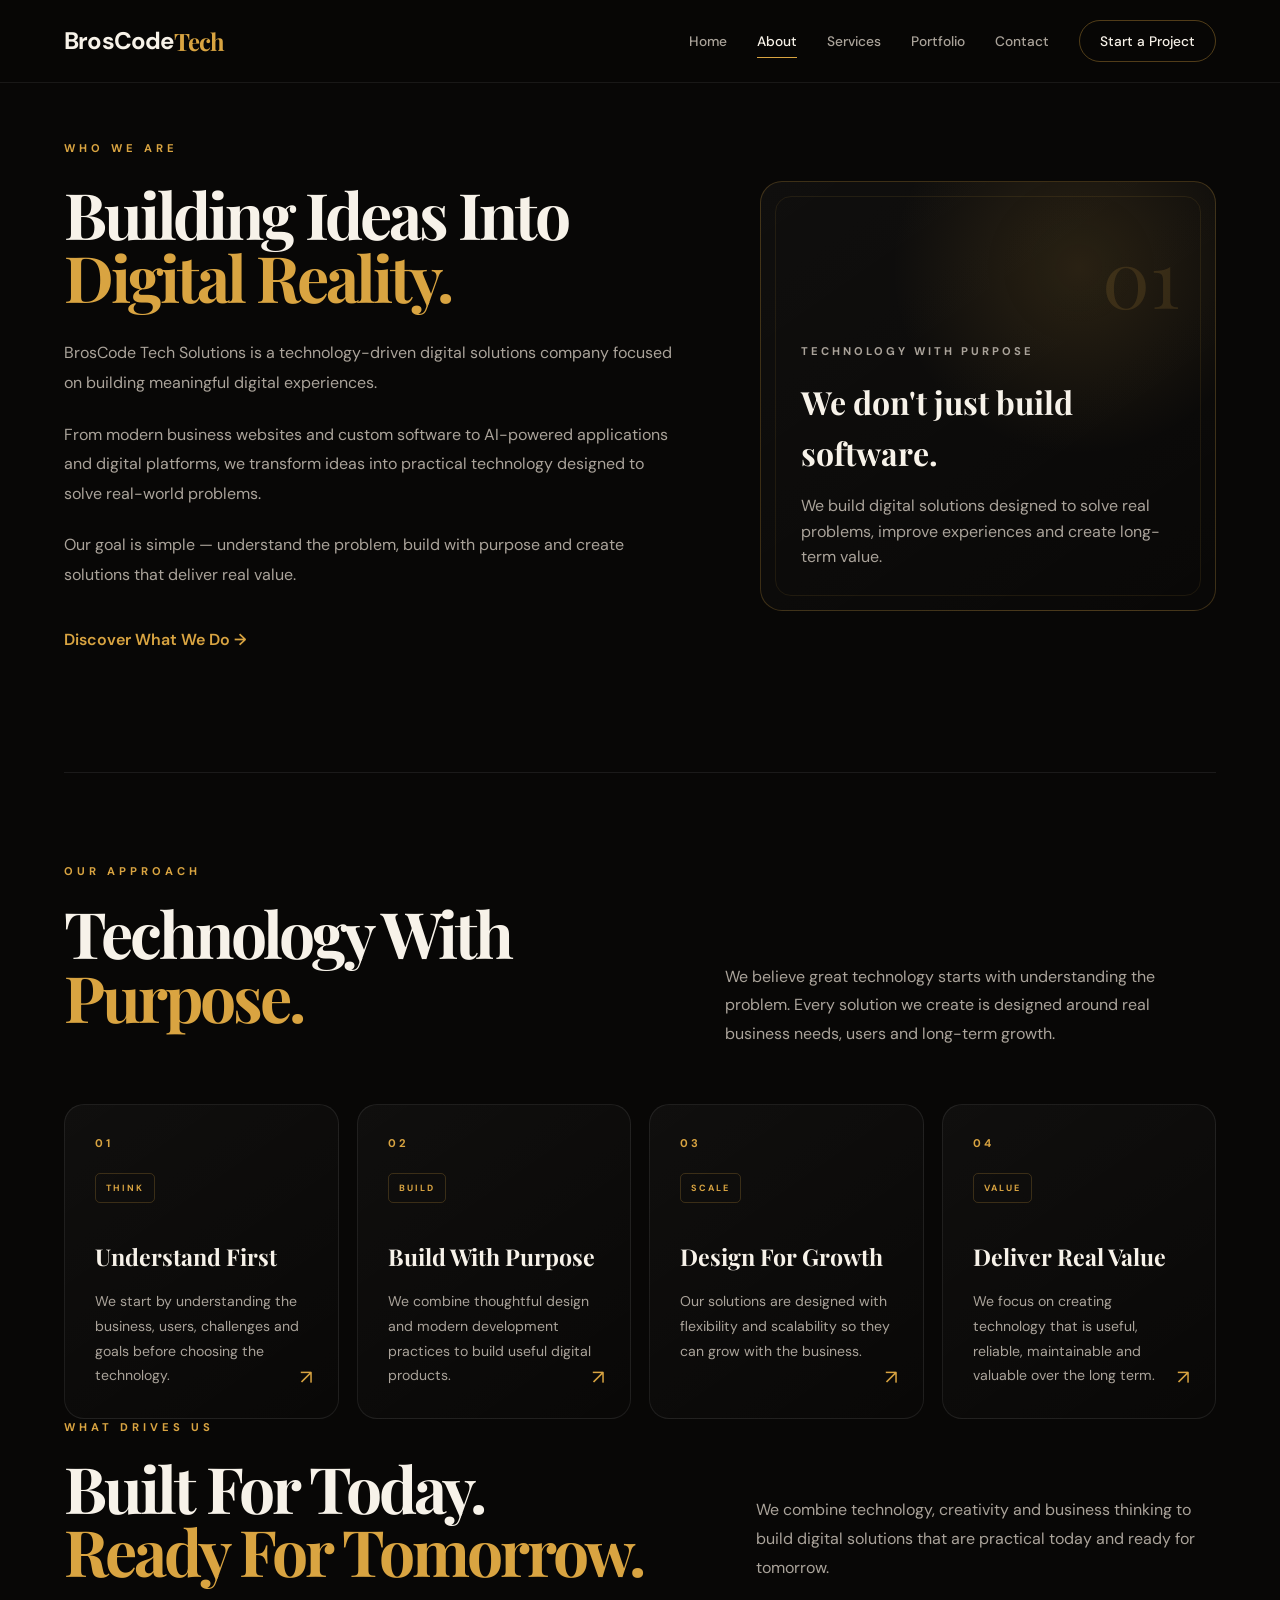
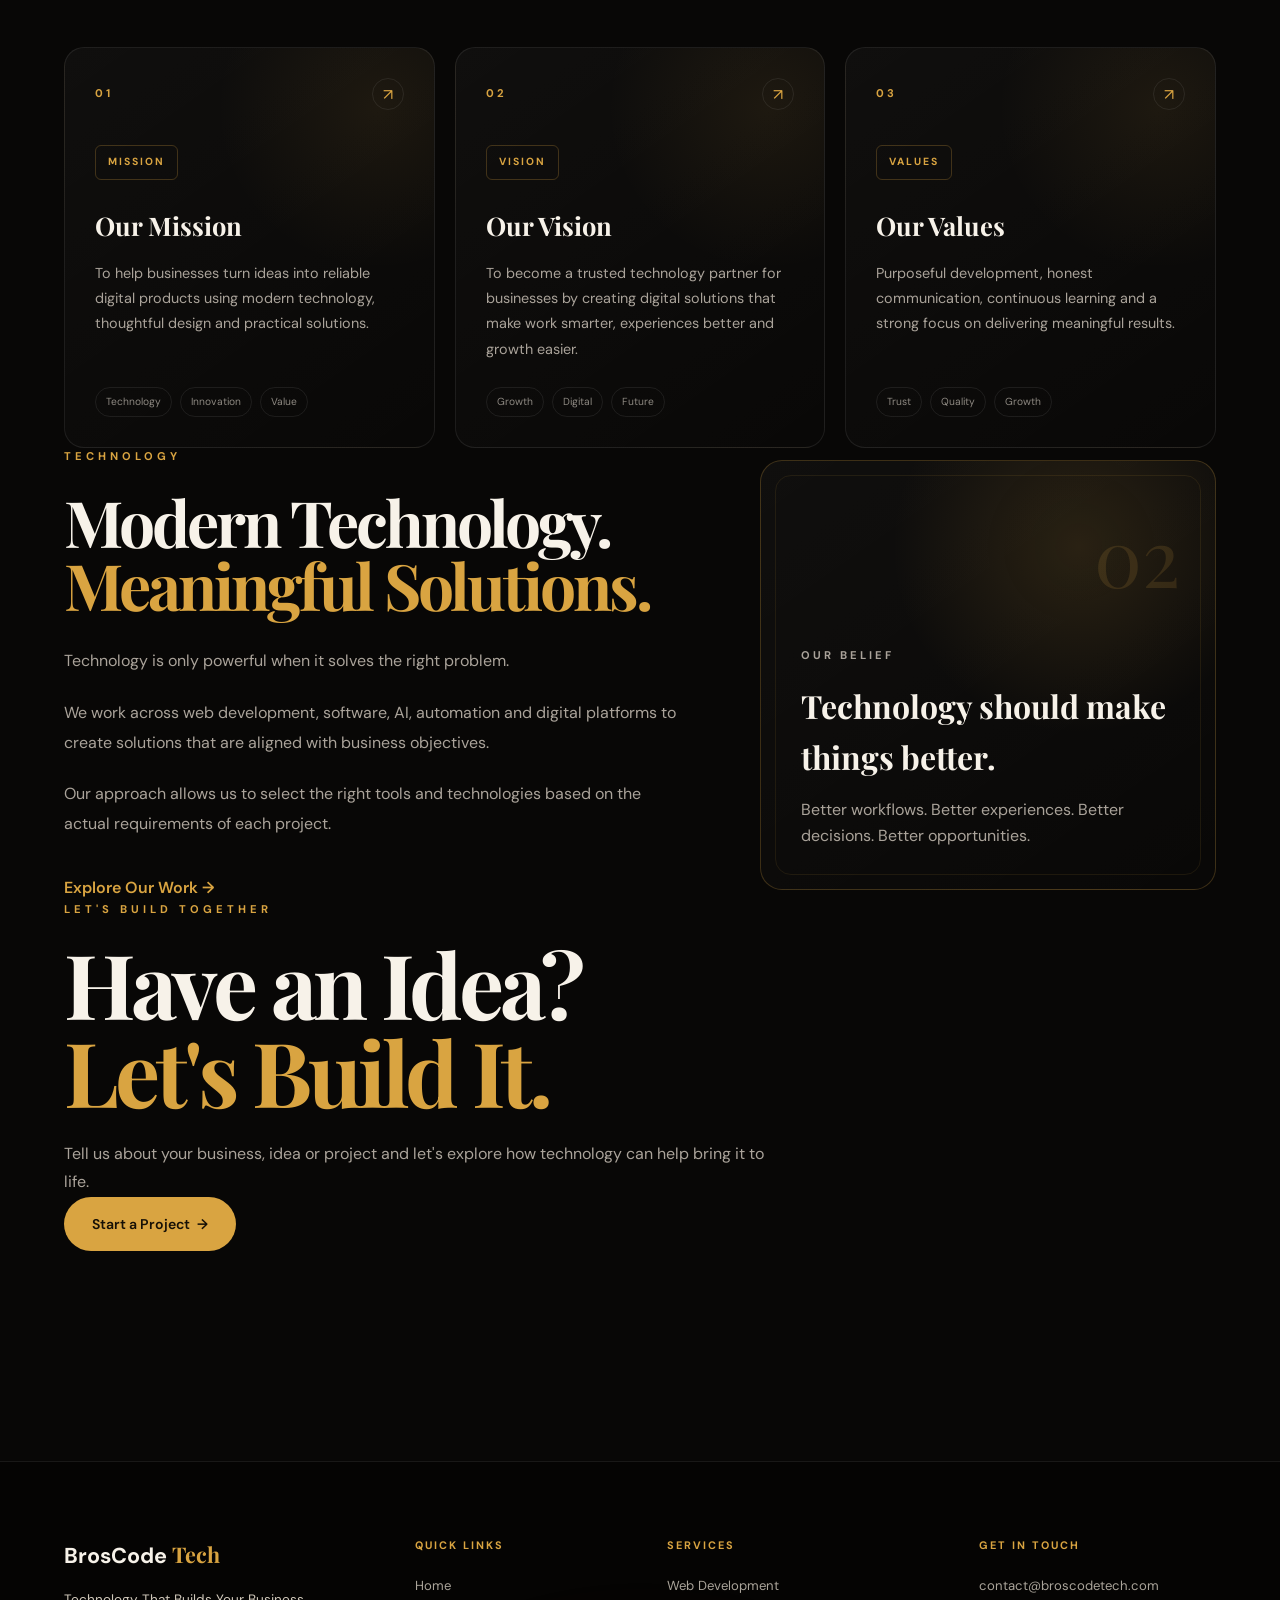
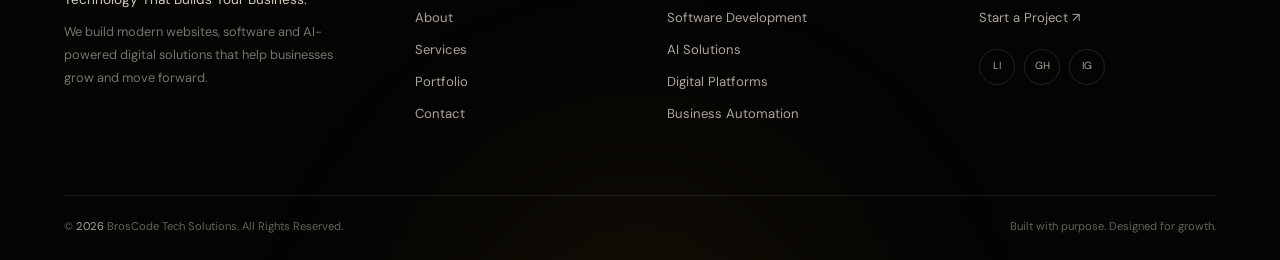
==== commit fa8d195c: "Fix contact form with Formspree integration" ====
--- a/about.html
+++ b/about.html
@@ -13,6 +13,8 @@
         content="BrosCode Tech Solutions, About BrosCode, Web Development, Software Development, AI Solutions">
 
     <meta name="author" content="BrosCode Tech Solutions">
+
+    <link rel="icon" type="image/png" href="assets/logos/favicon.png">
 
     <title>About Us | BrosCode Tech Solutions</title>
 
--- a/CSS/style.css
+++ b/CSS/style.css
@@ -1,8 +1,7 @@
 /* =========================================================
    BROSCODE TECH SOLUTIONS
-   PREMIUM WEBSITE
-   BLACK + GOLD
-   CLEAN RESPONSIVE CSS
+   FINAL MASTER STYLESHEET
+   BLACK + GOLD PREMIUM DESIGN
 ========================================================= */
 
 
@@ -13,21 +12,18 @@
 @import url('https://fonts.googleapis.com/css2?family=DM+Sans:wght@400;500;600;700&family=Playfair+Display:wght@500;600;700&display=swap');
 
 
-
 /* =========================================================
-   ROOT
+   ROOT VARIABLES
 ========================================================= */
 
 :root {
 
     --bg: #080706;
     --bg-dark: #050403;
-    --bg2: #0d0b08;
-
+    --bg-soft: #0d0b08;
     --card: #12100d;
 
     --white: #f7f2e9;
-
     --text: #aaa39a;
     --muted: #6f6961;
 
@@ -36,22 +32,15 @@
     --gold-dark: #a8752d;
 
     --border: rgba(255, 255, 255, 0.08);
-
-    --gold-border:
-        rgba(217, 164, 65, 0.22);
+    --gold-border: rgba(217, 164, 65, 0.24);
 
     --container: 1180px;
 
-    --transition:
-        0.35s ease;
-
-    --font-display:
-        'Playfair Display', serif;
-
-    --font-body:
-        'DM Sans', sans-serif;
-}
-
+    --font-display: 'Playfair Display', Georgia, serif;
+    --font-body: 'DM Sans', Arial, sans-serif;
+
+    --transition: 0.35s ease;
+}
 
 
 /* =========================================================
@@ -72,43 +61,35 @@
 
 
 body {
-
     min-height: 100vh;
 
+    background: var(--bg);
+
+    color: var(--white);
+
+    font-family: var(--font-body);
+
+    line-height: 1.6;
+
+    overflow-x: hidden;
+}
+
+
+body::before {
+    content: "";
+
+    position: fixed;
+
+    inset: 0;
+
+    z-index: -1;
+
+    pointer-events: none;
+
     background:
-        var(--bg);
-
-    color:
-        var(--white);
-
-    font-family:
-        var(--font-body);
-
-    line-height:
-        1.6;
-
-    overflow-x: hidden;
-}
-
-
-body::before {
-
-    content: "";
-
-    position: fixed;
-
-    inset: 0;
-
-    z-index: -1;
-
-    pointer-events: none;
-
-    background:
-
         radial-gradient(circle at 82% 18%,
-            rgba(217, 164, 65, 0.08),
+            rgba(217, 164, 65, 0.07),
             transparent 25%),
-
         radial-gradient(circle at 10% 70%,
             rgba(217, 164, 65, 0.025),
             transparent 25%);
@@ -116,32 +97,20 @@
 
 
 ::selection {
-
-    background:
-        var(--gold);
-
-    color:
-        #080706;
+    background: var(--gold);
+    color: #080706;
 }
 
 
 a {
-
-    color:
-        inherit;
-
-    text-decoration:
-        none;
+    color: inherit;
+    text-decoration: none;
 }
 
 
 img {
-
-    display:
-        block;
-
-    max-width:
-        100%;
+    display: block;
+    max-width: 100%;
 }
 
 
@@ -149,18 +118,20 @@
 input,
 select,
 textarea {
-
-    font-family:
-        inherit;
+    font-family: inherit;
 }
 
 
 button {
-
-    cursor:
-        pointer;
-}
-
+    cursor: pointer;
+}
+
+
+ul,
+ol {
+    margin: 0;
+    padding: 0;
+}
 
 
 /* =========================================================
@@ -173,27 +144,19 @@
 
 
 ::-webkit-scrollbar-track {
-    background:
-        #050403;
+    background: #050403;
 }
 
 
 ::-webkit-scrollbar-thumb {
-
-    background:
-        #49361c;
-
-    border-radius:
-        10px;
+    background: #49361c;
+    border-radius: 10px;
 }
 
 
 ::-webkit-scrollbar-thumb:hover {
-
-    background:
-        var(--gold);
-}
-
+    background: var(--gold);
+}
 
 
 /* =========================================================
@@ -201,52 +164,37 @@
 ========================================================= */
 
 main {
-    width:
-        100%;
+    width: 100%;
 }
 
 
 .section-container {
-
-    width:
-        min(90%, var(--container));
-
-    margin:
-        0 auto;
+    width: min(90%, var(--container));
+    margin: 0 auto;
 }
 
 
 .section-label {
-
-    color:
-        var(--gold);
-
-    font-size:
-        0.7rem;
-
-    font-weight:
-        700;
-
-    letter-spacing:
-        4px;
+    color: var(--gold);
+
+    font-size: 0.7rem;
+    font-weight: 700;
+
+    letter-spacing: 4px;
 }
 
 
 h1,
 h2,
-h3 {
-
-    font-family:
-        var(--font-display);
+h3,
+h4 {
+    font-family: var(--font-display);
 }
 
 
 section {
-
-    scroll-margin-top:
-        82px;
-}
-
+    scroll-margin-top: 82px;
+}
 
 
 /* =========================================================
@@ -254,33 +202,21 @@
 ========================================================= */
 
 header {
-
-    position:
-        fixed;
-
-    top:
-        0;
-
-    left:
-        0;
-
-    width:
-        100%;
-
-    z-index:
-        1000;
-
-    background:
-        rgba(8, 7, 6, 0.78);
-
-    backdrop-filter:
-        blur(18px);
-
-    -webkit-backdrop-filter:
-        blur(18px);
-
-    border-bottom:
-        1px solid rgba(255, 255, 255, 0.07);
+    position: fixed;
+
+    top: 0;
+    left: 0;
+
+    width: 100%;
+
+    z-index: 1000;
+
+    background: rgba(8, 7, 6, 0.78);
+
+    backdrop-filter: blur(18px);
+    -webkit-backdrop-filter: blur(18px);
+
+    border-bottom: 1px solid rgba(255, 255, 255, 0.07);
 
     transition:
         background 0.35s ease,
@@ -289,9 +225,7 @@
 
 
 header.scrolled {
-
-    background:
-        rgba(8, 7, 6, 0.96);
+    background: rgba(8, 7, 6, 0.96);
 
     border-bottom-color:
         rgba(217, 164, 65, 0.18);
@@ -299,245 +233,174 @@
 
 
 nav {
-
-    width:
-        min(90%, var(--container));
-
-    min-height:
-        82px;
-
-    margin:
-        0 auto;
-
-    display:
-        flex;
-
-    align-items:
-        center;
-
-    justify-content:
-        space-between;
-}
-
+    width: min(90%, var(--container));
+
+    min-height: 82px;
+
+    margin: 0 auto;
+
+    display: flex;
+
+    align-items: center;
+
+    justify-content: space-between;
+}
+
+
+/* LOGO */
 
 .logo a {
-
-    display:
-        inline-block;
-
-    font-size:
-        1.5rem;
-
-    font-weight:
-        700;
-
-    letter-spacing:
-        -0.8px;
+    display: inline-block;
+
+    font-size: 1.5rem;
+
+    font-weight: 700;
+
+    letter-spacing: -0.8px;
 }
 
 
 .logo span {
-
-    color:
-        var(--gold);
-
-    font-family:
-        var(--font-display);
-}
-
+    color: var(--gold);
+
+    font-family: var(--font-display);
+}
+
+
+/* NAVIGATION */
 
 .nav-links {
-
-    display:
-        flex;
-
-    align-items:
-        center;
-
-    gap:
-        30px;
-
-    list-style:
-        none;
+    display: flex;
+
+    align-items: center;
+
+    gap: 30px;
+
+    list-style: none;
 }
 
 
 .nav-links li {
-    list-style:
-        none;
+    list-style: none;
 }
 
 
 .nav-links a {
-
-    position:
-        relative;
-
-    color:
-        #aaa39a;
-
-    font-size:
-        0.86rem;
-
-    font-weight:
-        500;
-
-    transition:
-        var(--transition);
+    position: relative;
+
+    color: #aaa39a;
+
+    font-size: 0.86rem;
+
+    font-weight: 500;
+
+    transition: var(--transition);
 }
 
 
 .nav-links a:hover,
 .nav-links a.active {
-
-    color:
-        var(--white);
+    color: var(--white);
 }
 
 
 .nav-links a:not(.nav-cta)::after {
-
-    content:
-        "";
-
-    position:
-        absolute;
-
-    left:
-        0;
-
-    bottom:
-        -8px;
-
-    width:
-        0;
-
-    height:
-        1px;
-
-    background:
-        var(--gold);
-
-    transition:
-        var(--transition);
+    content: "";
+
+    position: absolute;
+
+    left: 0;
+    bottom: -8px;
+
+    width: 0;
+    height: 1px;
+
+    background: var(--gold);
+
+    transition: var(--transition);
 }
 
 
 .nav-links a:not(.nav-cta):hover::after,
 .nav-links a:not(.nav-cta).active::after {
-
-    width:
-        100%;
-}
-
+    width: 100%;
+}
+
+
+/* START PROJECT BUTTON */
 
 .nav-cta {
-
-    padding:
-        11px 20px;
-
-    border:
-        1px solid rgba(217, 164, 65, 0.35);
-
-    border-radius:
-        50px;
-
-    color:
-        var(--white) !important;
-
-    transition:
-        var(--transition);
+    padding: 11px 20px;
+
+    border: 1px solid rgba(217, 164, 65, 0.35);
+
+    border-radius: 50px;
+
+    color: var(--white) !important;
+
+    transition: var(--transition);
 }
 
 
 .nav-cta:hover {
-
-    background:
-        rgba(217, 164, 65, 0.08);
-
-    border-color:
-        var(--gold);
-}
-
-
-/* MOBILE BUTTON */
+    background: rgba(217, 164, 65, 0.08);
+
+    border-color: var(--gold);
+}
+
+
+/* =========================================================
+   MOBILE MENU BUTTON
+========================================================= */
 
 .mobile-menu-toggle {
-
-    display:
-        none;
-
-    width:
-        42px;
-
-    height:
-        42px;
-
-    padding:
-        9px;
-
-    flex-direction:
-        column;
-
-    align-items:
-        center;
-
-    justify-content:
-        center;
-
-    gap:
-        5px;
-
-    background:
-        transparent;
-
-    border:
-        1px solid var(--gold-border);
-
-    border-radius:
-        50%;
-
-    color:
-        var(--white);
+    display: none;
+
+    width: 42px;
+    height: 42px;
+
+    padding: 9px;
+
+    flex-direction: column;
+
+    align-items: center;
+    justify-content: center;
+
+    gap: 5px;
+
+    background: transparent;
+
+    border: 1px solid var(--gold-border);
+
+    border-radius: 50%;
+
+    color: var(--white);
 }
 
 
 .mobile-menu-toggle span {
-
-    width:
-        17px;
-
-    height:
-        1.5px;
-
-    background:
-        var(--gold);
-
-    transition:
-        0.3s ease;
+    width: 17px;
+    height: 1.5px;
+
+    background: var(--gold);
+
+    transition: 0.3s ease;
 }
 
 
 .mobile-menu-toggle.active span:nth-child(1) {
-
-    transform:
-        translateY(6.5px) rotate(45deg);
+    transform: translateY(6.5px) rotate(45deg);
 }
 
 
 .mobile-menu-toggle.active span:nth-child(2) {
-
-    opacity:
-        0;
+    opacity: 0;
 }
 
 
 .mobile-menu-toggle.active span:nth-child(3) {
-
-    transform:
-        translateY(-6.5px) rotate(-45deg);
-}
-
+    transform: translateY(-6.5px) rotate(-45deg);
+}
 
 
 /* =========================================================
@@ -545,106 +408,74 @@
 ========================================================= */
 
 .hero {
-
-    position:
-        relative;
-
-    min-height:
-        100vh;
+    position: relative;
+
+    min-height: 100vh;
 
     padding:
         120px max(5%, calc((100% - 1180px) / 2)) 80px;
 
-    display:
-        grid;
+    display: grid;
 
     grid-template-columns:
         minmax(0, 0.9fr) minmax(0, 1.1fr);
 
-    align-items:
-        center;
-
-    gap:
-        40px;
-
-    overflow:
-        hidden;
-
-    background:
-        #080706;
-}
-
-
-/* IMAGE AS BACKGROUND */
+    align-items: center;
+
+    gap: 40px;
+
+    overflow: hidden;
+
+    background: #080706;
+}
+
+
+/* HERO BACKGROUND IMAGE */
 
 .hero-visual {
-
-    position:
-        absolute;
-
-    inset:
-        0;
-
-    z-index:
-        0;
-
-    overflow:
-        hidden;
-
-    pointer-events:
-        none;
-
-    border:
-        0;
-
-    background:
-        #05070a;
+    position: absolute;
+
+    inset: 0;
+
+    z-index: 0;
+
+    overflow: hidden;
+
+    pointer-events: none;
+
+    background: #05070a;
 }
 
 
 .hero-visual img {
-
-    width:
-        100%;
-
-    height:
-        100%;
-
-    object-fit:
-        cover;
-
-    object-position:
-        center;
-
-    opacity:
-        0.78;
+    width: 100%;
+    height: 100%;
+
+    object-fit: cover;
+
+    object-position: center;
+
+    opacity: 0.78;
 
     filter:
         brightness(0.70) contrast(1.08);
 
-    transform:
-        scale(1.02);
-}
-
-
-/* LEFT DARK OVERLAY */
+    transform: scale(1.02);
+}
+
+
+/* LEFT DARK MERGE */
 
 .hero-visual::before {
-
-    content:
-        "";
-
-    position:
-        absolute;
-
-    inset:
-        0;
-
-    z-index:
-        1;
+    content: "";
+
+    position: absolute;
+
+    inset: 0;
+
+    z-index: 1;
 
     background:
-
         linear-gradient(90deg,
             #080706 0%,
             rgba(8, 7, 6, 0.98) 20%,
@@ -655,24 +486,18 @@
 }
 
 
-/* TOP / BOTTOM MERGE */
+/* TOP + BOTTOM MERGE */
 
 .hero-visual::after {
-
-    content:
-        "";
-
-    position:
-        absolute;
-
-    inset:
-        0;
-
-    z-index:
-        2;
+    content: "";
+
+    position: absolute;
+
+    inset: 0;
+
+    z-index: 2;
 
     background:
-
         linear-gradient(to bottom,
             #080706 0%,
             transparent 16%,
@@ -682,38 +507,25 @@
 
 
 .hero::after {
-
-    content:
-        "";
-
-    position:
-        absolute;
-
-    width:
-        600px;
-
-    height:
-        600px;
-
-    right:
-        -300px;
-
-    top:
-        5%;
-
-    border-radius:
-        50%;
+    content: "";
+
+    position: absolute;
+
+    width: 600px;
+    height: 600px;
+
+    right: -300px;
+    top: 5%;
+
+    border-radius: 50%;
 
     background:
         rgba(217, 164, 65, 0.055);
 
-    filter:
-        blur(100px);
-
-    pointer-events:
-        none;
-}
-
+    filter: blur(100px);
+
+    pointer-events: none;
+}
 
 
 /* =========================================================
@@ -721,93 +533,64 @@
 ========================================================= */
 
 .hero-content {
-
-    position:
-        relative;
-
-    z-index:
-        5;
-
-    width:
-        100%;
-
-    max-width:
-        650px;
+    position: relative;
+
+    z-index: 5;
+
+    width: 100%;
+
+    max-width: 650px;
 }
 
 
 .hero-label {
-
-    margin-bottom:
-        28px;
-
-    color:
-        var(--gold);
-
-    font-size:
-        12px;
-
-    font-weight:
-        700;
-
-    letter-spacing:
-        4px;
+    margin-bottom: 28px;
+
+    color: var(--gold);
+
+    font-size: 12px;
+    font-weight: 700;
+
+    letter-spacing: 4px;
 }
 
 
 .hero h1 {
-
-    max-width:
-        700px;
-
-    margin:
-        0 0 30px;
-
-    color:
-        var(--white);
+    max-width: 700px;
+
+    margin: 0 0 30px;
+
+    color: var(--white);
 
     font-size:
         clamp(4rem, 7vw, 6.5rem);
 
-    font-weight:
-        600;
-
-    line-height:
-        0.94;
-
-    letter-spacing:
-        -4px;
+    font-weight: 600;
+
+    line-height: 0.94;
+
+    letter-spacing: -4px;
 }
 
 
 .hero h1 span {
-
-    display:
-        block;
-
-    color:
-        var(--gold);
+    display: block;
+
+    color: var(--gold);
 }
 
 
 .hero-description {
-
-    max-width:
-        560px;
-
-    margin-bottom:
-        38px;
-
-    color:
-        var(--text);
-
-    font-size:
-        16px;
-
-    line-height:
-        1.8;
-}
-
+    max-width: 560px;
+
+    margin-bottom: 38px;
+
+    color: var(--text);
+
+    font-size: 16px;
+
+    line-height: 1.8;
+}
 
 
 /* =========================================================
@@ -815,100 +598,74 @@
 ========================================================= */
 
 .hero-buttons {
-
-    display:
-        flex;
-
-    align-items:
-        center;
-
-    gap:
-        14px;
-
-    flex-wrap:
-        wrap;
+    display: flex;
+
+    align-items: center;
+
+    gap: 14px;
+
+    flex-wrap: wrap;
 }
 
 
 .btn {
-
-    min-height:
-        54px;
-
-    padding:
-        0 28px;
-
-    display:
-        inline-flex;
-
-    align-items:
-        center;
-
-    justify-content:
-        center;
-
-    gap:
-        7px;
-
-    border-radius:
-        50px;
-
-    font-size:
-        0.88rem;
-
-    font-weight:
-        600;
-
-    transition:
-        var(--transition);
+    min-height: 54px;
+
+    padding: 0 28px;
+
+    display: inline-flex;
+
+    align-items: center;
+    justify-content: center;
+
+    gap: 7px;
+
+    border-radius: 50px;
+
+    font-size: 0.88rem;
+
+    font-weight: 600;
+
+    transition: var(--transition);
 }
 
 
 .primary-btn {
-
+    background: var(--gold);
+
+    color: #161006;
+}
+
+
+.primary-btn:hover {
+    background: var(--gold-light);
+
+    transform: translateY(-3px);
+
+    box-shadow:
+        0 15px 40px rgba(217, 164, 65, 0.18);
+}
+
+
+.secondary-btn {
     background:
-        var(--gold);
-
-    color:
-        #161006;
-}
-
-
-.primary-btn:hover {
-
+        rgba(255, 255, 255, 0.025);
+
+    border:
+        1px solid rgba(255, 255, 255, 0.14);
+}
+
+
+.secondary-btn:hover {
     background:
-        var(--gold-light);
+        rgba(217, 164, 65, 0.06);
+
+    border-color:
+        var(--gold-border);
 
     transform:
         translateY(-3px);
-
-    box-shadow:
-        0 15px 40px rgba(217, 164, 65, 0.18);
-}
-
-
-.secondary-btn {
-
-    background:
-        rgba(255, 255, 255, 0.025);
-
-    border:
-        1px solid rgba(255, 255, 255, 0.14);
-}
-
-
-.secondary-btn:hover {
-
-    background:
-        rgba(217, 164, 65, 0.06);
-
-    border-color:
-        var(--gold-border);
-
-    transform:
-        translateY(-3px);
-}
-
+}
 
 
 /* =========================================================
@@ -916,65 +673,45 @@
 ========================================================= */
 
 .hero-stats {
-
-    margin-top:
-        58px;
-
-    display:
-        flex;
-
-    align-items:
-        flex-start;
-
-    gap:
-        55px;
+    margin-top: 58px;
+
+    display: flex;
+
+    align-items: flex-start;
+
+    gap: 55px;
 }
 
 
 .hero-stat {
-
-    display:
-        flex;
-
-    flex-direction:
-        column;
+    display: flex;
+
+    flex-direction: column;
 }
 
 
 .hero-stats strong {
-
-    color:
-        var(--gold);
-
-    font-family:
-        var(--font-display);
-
-    font-size:
-        24px;
-
-    line-height:
-        1.1;
+    color: var(--gold);
+
+    font-family: var(--font-display);
+
+    font-size: 24px;
+
+    line-height: 1.1;
 }
 
 
 .hero-stats span {
-
-    margin-top:
-        7px;
-
-    color:
-        #77716a;
-
-    font-size:
-        10px;
-
-    line-height:
-        1.45;
-
-    letter-spacing:
-        1.5px;
-}
-
+    margin-top: 7px;
+
+    color: #77716a;
+
+    font-size: 10px;
+
+    line-height: 1.45;
+
+    letter-spacing: 1.5px;
+}
 
 
 /* =========================================================
@@ -982,107 +719,76 @@
 ========================================================= */
 
 .about {
-
-    padding:
-        140px 0;
-
-    background:
-        var(--bg);
+    padding: 140px 0;
+
+    background: var(--bg);
 }
 
 
 .about-grid {
-
-    display:
-        grid;
+    display: grid;
 
     grid-template-columns:
         1.15fr 0.85fr;
 
-    gap:
-        80px;
-
-    align-items:
-        center;
+    gap: 80px;
+
+    align-items: center;
 }
 
 
 .about-content h2 {
-
-    max-width:
-        700px;
-
-    margin:
-        25px 0 30px;
+    max-width: 700px;
+
+    margin: 25px 0 30px;
 
     font-size:
         clamp(3rem, 5vw, 5.3rem);
 
-    line-height:
-        0.98;
-
-    letter-spacing:
-        -3px;
+    line-height: 0.98;
+
+    letter-spacing: -3px;
 }
 
 
 .about-content h2 span {
-
-    display:
-        block;
-
-    color:
-        var(--gold);
+    display: block;
+
+    color: var(--gold);
 }
 
 
 .about-content p:not(.section-label) {
-
-    max-width:
-        680px;
-
-    margin-bottom:
-        22px;
-
-    color:
-        var(--text);
-
-    font-size:
-        1rem;
-
-    line-height:
-        1.85;
+    max-width: 680px;
+
+    margin-bottom: 22px;
+
+    color: var(--text);
+
+    font-size: 1rem;
+
+    line-height: 1.85;
 }
 
 
 .about-link {
-
-    display:
-        inline-block;
-
-    margin-top:
-        15px;
-
-    color:
-        var(--gold);
-
-    font-weight:
-        600;
-
-    transition:
-        var(--transition);
+    display: inline-block;
+
+    margin-top: 15px;
+
+    color: var(--gold);
+
+    font-weight: 600;
+
+    transition: var(--transition);
 }
 
 
 .about-link:hover {
-
-    color:
-        var(--gold-light);
-
-    transform:
-        translateX(5px);
-}
-
+    color: var(--gold-light);
+
+    transform: translateX(5px);
+}
 
 
 /* =========================================================
@@ -1090,50 +796,36 @@
 ========================================================= */
 
 .about-highlight {
-
-    position:
-        relative;
-
-    min-height:
-        430px;
-
-    padding:
-        40px;
-
-    display:
-        flex;
-
-    align-items:
-        flex-end;
-
-    overflow:
-        hidden;
-
-    border:
-        1px solid var(--gold-border);
-
-    border-radius:
-        22px;
+    position: relative;
+
+    min-height: 430px;
+
+    padding: 40px;
+
+    display: flex;
+
+    align-items: flex-end;
+
+    overflow: hidden;
+
+    border: 1px solid var(--gold-border);
+
+    border-radius: 22px;
 
     background:
-
         radial-gradient(circle at 70% 20%,
             rgba(217, 164, 65, 0.14),
             transparent 40%),
-
         linear-gradient(145deg,
             rgba(255, 255, 255, 0.035),
             rgba(255, 255, 255, 0.008));
 
-    transition:
-        var(--transition);
+    transition: var(--transition);
 }
 
 
 .about-highlight:hover {
-
-    transform:
-        translateY(-7px);
+    transform: translateY(-7px);
 
     border-color:
         rgba(217, 164, 65, 0.42);
@@ -1144,34 +836,24 @@
 
 
 .about-highlight::before {
-
-    content:
-        "";
-
-    position:
-        absolute;
-
-    inset:
-        14px;
+    content: "";
+
+    position: absolute;
+
+    inset: 14px;
 
     border:
         1px solid rgba(217, 164, 65, 0.10);
 
-    border-radius:
-        16px;
+    border-radius: 16px;
 }
 
 
 .about-number {
-
-    position:
-        absolute;
-
-    top:
-        30px;
-
-    right:
-        35px;
+    position: absolute;
+
+    top: 30px;
+    right: 35px;
 
     color:
         rgba(217, 164, 65, 0.15);
@@ -1179,56 +861,39 @@
     font-family:
         var(--font-display);
 
-    font-size:
-        5rem;
+    font-size: 5rem;
 }
 
 
 .about-highlight-content {
-
-    position:
-        relative;
-
-    z-index:
-        2;
+    position: relative;
+
+    z-index: 2;
 }
 
 
 .about-small-label {
-
-    margin-bottom:
-        15px;
-
-    color:
-        var(--gold);
-
-    font-size:
-        0.7rem;
-
-    font-weight:
-        700;
-
-    letter-spacing:
-        3px;
+    margin-bottom: 15px;
+
+    color: var(--gold);
+
+    font-size: 0.7rem;
+    font-weight: 700;
+
+    letter-spacing: 3px;
 }
 
 
 .about-highlight h3 {
-
-    margin-bottom:
-        15px;
-
-    font-size:
-        2rem;
+    margin-bottom: 15px;
+
+    font-size: 2rem;
 }
 
 
 .about-highlight p {
-
-    color:
-        var(--text);
-}
-
+    color: var(--text);
+}
 
 
 /* =========================================================
@@ -1236,12 +901,9 @@
 ========================================================= */
 
 .why-us {
-
-    margin-top:
-        120px;
-
-    padding-top:
-        90px;
+    margin-top: 120px;
+
+    padding-top: 90px;
 
     border-top:
         1px solid var(--border);
@@ -1249,114 +911,83 @@
 
 
 .why-header {
-
-    margin-bottom:
-        55px;
-
-    display:
-        grid;
+    margin-bottom: 55px;
+
+    display: grid;
 
     grid-template-columns:
         1.1fr 0.9fr;
 
-    gap:
-        60px;
-
-    align-items:
-        end;
+    gap: 60px;
+
+    align-items: end;
 }
 
 
 .why-header h2 {
-
-    margin:
-        20px 0;
+    margin: 20px 0;
 
     font-size:
         clamp(3rem, 5vw, 5rem);
 
-    line-height:
-        1;
-
-    letter-spacing:
-        -3px;
+    line-height: 1;
+
+    letter-spacing: -3px;
 }
 
 
 .why-header h2 span {
-
-    color:
-        var(--gold);
+    color: var(--gold);
 }
 
 
 .why-header>p {
-
-    max-width:
-        600px;
-
-    color:
-        var(--text);
-
-    line-height:
-        1.8;
+    max-width: 600px;
+
+    color: var(--text);
+
+    line-height: 1.8;
 }
 
 
 .why-grid {
-
-    display:
-        grid;
+    display: grid;
 
     grid-template-columns:
         repeat(4, 1fr);
 
-    gap:
-        18px;
+    gap: 18px;
 }
 
 
 .why-card {
-
-    position:
-        relative;
-
-    min-height:
-        300px;
-
-    padding:
-        30px;
-
-    overflow:
-        hidden;
-
-    border:
-        1px solid var(--border);
-
-    border-radius:
-        20px;
+    position: relative;
+
+    min-height: 300px;
+
+    padding: 30px;
+
+    overflow: hidden;
+
+    border: 1px solid var(--border);
+
+    border-radius: 20px;
 
     background:
-
         linear-gradient(145deg,
             rgba(255, 255, 255, 0.035),
             rgba(255, 255, 255, 0.008));
 
-    transition:
-        var(--transition);
+    transition: var(--transition);
 }
 
 
 .why-card:hover {
-
-    transform:
-        translateY(-7px);
-
-    border-color:
-        var(--gold-border);
+    transform: translateY(-7px);
+
+    border-color: var(--gold-border);
 
     background:
-
         linear-gradient(145deg,
             rgba(217, 164, 65, 0.07),
             rgba(255, 255, 255, 0.01));
@@ -1364,109 +995,76 @@
 
 
 .why-number {
-
-    display:
-        block;
-
-    margin-bottom:
-        20px;
-
-    color:
-        var(--gold);
-
-    font-size:
-        0.7rem;
-
-    font-weight:
-        700;
-
-    letter-spacing:
-        3px;
+    display: block;
+
+    margin-bottom: 20px;
+
+    color: var(--gold);
+
+    font-size: 0.7rem;
+
+    font-weight: 700;
+
+    letter-spacing: 3px;
 }
 
 
 .why-card-icon {
-
-    width:
-        fit-content;
-
-    margin-bottom:
-        35px;
-
-    padding:
-        7px 10px;
+    width: fit-content;
+
+    margin-bottom: 35px;
+
+    padding: 7px 10px;
 
     border:
         1px solid rgba(217, 164, 65, 0.22);
 
-    border-radius:
-        5px;
-
-    color:
-        var(--gold);
-
-    font-size:
-        9px;
-
-    font-weight:
-        700;
-
-    letter-spacing:
-        2px;
+    border-radius: 5px;
+
+    color: var(--gold);
+
+    font-size: 9px;
+
+    font-weight: 700;
+
+    letter-spacing: 2px;
 }
 
 
 .why-card h3 {
-
-    margin-bottom:
-        14px;
-
-    font-size:
-        1.45rem;
+    margin-bottom: 14px;
+
+    font-size: 1.45rem;
 }
 
 
 .why-card p {
-
-    color:
-        var(--text);
-
-    font-size:
-        0.88rem;
-
-    line-height:
-        1.75;
+    color: var(--text);
+
+    font-size: 0.88rem;
+
+    line-height: 1.75;
 }
 
 
 .why-arrow {
-
-    position:
-        absolute;
-
-    right:
-        25px;
-
-    bottom:
-        25px;
-
-    color:
-        var(--gold);
-
-    font-size:
-        20px;
-
-    transition:
-        var(--transition);
+    position: absolute;
+
+    right: 25px;
+    bottom: 25px;
+
+    color: var(--gold);
+
+    font-size: 20px;
+
+    transition: var(--transition);
 }
 
 
 .why-card:hover .why-arrow {
-
     transform:
         translate(4px, -4px);
 }
-
 
 
 /* =========================================================
@@ -1474,131 +1072,96 @@
 ========================================================= */
 
 .services {
-
-    padding:
-        150px 0;
-
-    background:
-        var(--bg);
+    padding: 150px 0;
+
+    background: var(--bg);
 }
 
 
 .services-header {
-
-    margin-bottom:
-        65px;
-
-    display:
-        grid;
+    margin-bottom: 65px;
+
+    display: grid;
 
     grid-template-columns:
         1.15fr 0.85fr;
 
-    gap:
-        70px;
-
-    align-items:
-        end;
+    gap: 70px;
+
+    align-items: end;
 }
 
 
 .services-header h2 {
-
-    margin-top:
-        20px;
+    margin-top: 20px;
 
     font-size:
         clamp(3rem, 5vw, 5.2rem);
 
-    line-height:
-        0.98;
-
-    letter-spacing:
-        -3px;
+    line-height: 0.98;
+
+    letter-spacing: -3px;
 }
 
 
 .services-header h2 span {
-
-    display:
-        block;
-
-    color:
-        var(--gold);
+    display: block;
+
+    color: var(--gold);
 }
 
 
 .services-intro {
-
-    color:
-        var(--text);
-
-    line-height:
-        1.8;
+    color: var(--text);
+
+    line-height: 1.8;
 }
 
 
 .services-grid {
-
-    display:
-        grid;
+    display: grid;
 
     grid-template-columns:
         repeat(3, 1fr);
 
-    gap:
-        20px;
+    gap: 20px;
 }
 
 
 .service-card {
-
-    position:
-        relative;
-
-    min-height:
-        390px;
-
-    padding:
-        30px;
-
-    display:
-        flex;
-
-    flex-direction:
-        column;
-
-    overflow:
-        hidden;
+    position: relative;
+
+    min-height: 390px;
+
+    padding: 30px;
+
+    display: flex;
+
+    flex-direction: column;
+
+    overflow: hidden;
 
     border:
         1px solid var(--border);
 
-    border-radius:
-        20px;
+    border-radius: 20px;
 
     background:
-
         radial-gradient(circle at 85% 15%,
             rgba(217, 164, 65, 0.08),
             transparent 35%),
-
         linear-gradient(145deg,
             rgba(255, 255, 255, 0.035),
             rgba(255, 255, 255, 0.008));
 
-    transition:
-        var(--transition);
+    transition: var(--transition);
 }
 
 
 .service-card:hover {
-
-    transform:
-        translateY(-8px);
-
-    border-color:
-        var(--gold-border);
+    transform: translateY(-8px);
+
+    border-color: var(--gold-border);
 
     box-shadow:
         0 25px 70px rgba(0, 0, 0, 0.4);
@@ -1606,320 +1169,222 @@
 
 
 .service-card::before {
-
-    content:
-        "";
-
-    position:
-        absolute;
-
-    top:
-        0;
-
-    left:
-        0;
-
-    width:
-        100%;
-
-    height:
-        2px;
-
-    background:
-        var(--gold);
-
-    opacity:
-        0;
-
-    transition:
-        var(--transition);
+    content: "";
+
+    position: absolute;
+
+    top: 0;
+    left: 0;
+
+    width: 100%;
+    height: 2px;
+
+    background: var(--gold);
+
+    opacity: 0;
+
+    transition: var(--transition);
 }
 
 
 .service-card:hover::before {
-
-    opacity:
-        1;
+    opacity: 1;
 }
 
 
 .service-top {
-
-    margin-bottom:
-        35px;
-
-    display:
-        flex;
-
-    align-items:
-        center;
-
-    justify-content:
-        space-between;
+    margin-bottom: 35px;
+
+    display: flex;
+
+    align-items: center;
+
+    justify-content: space-between;
 }
 
 
 .service-number {
-
-    color:
-        var(--gold);
-
-    font-size:
-        0.7rem;
-
-    font-weight:
-        700;
-
-    letter-spacing:
-        3px;
+    color: var(--gold);
+
+    font-size: 0.7rem;
+
+    font-weight: 700;
+
+    letter-spacing: 3px;
 }
 
 
 .service-arrow {
-
-    width:
-        32px;
-
-    height:
-        32px;
-
-    display:
-        flex;
-
-    align-items:
-        center;
-
-    justify-content:
-        center;
+    width: 32px;
+    height: 32px;
+
+    display: flex;
+
+    align-items: center;
+    justify-content: center;
+
+    border: 1px solid var(--border);
+
+    border-radius: 50%;
+
+    color: var(--gold);
+
+    transition: var(--transition);
+}
+
+
+.service-card:hover .service-arrow {
+    background: var(--gold);
+
+    border-color: var(--gold);
+
+    color: #080706;
+
+    transform: rotate(45deg);
+}
+
+
+.service-icon {
+    width: fit-content;
+
+    margin-bottom: 25px;
+
+    padding: 8px 12px;
+
+    border:
+        1px solid rgba(217, 164, 65, 0.25);
+
+    border-radius: 6px;
+
+    color: var(--gold);
+
+    font-size: 0.65rem;
+
+    font-weight: 700;
+
+    letter-spacing: 2px;
+}
+
+
+.service-card h3 {
+    margin-bottom: 15px;
+
+    font-size: 1.6rem;
+}
+
+
+.service-card p {
+    color: var(--text);
+
+    font-size: 0.9rem;
+
+    line-height: 1.75;
+}
+
+
+.service-tags {
+    margin-top: auto;
+
+    padding-top: 25px;
+
+    display: flex;
+
+    flex-wrap: wrap;
+
+    gap: 8px;
+}
+
+
+.service-tags span {
+    padding: 6px 10px;
 
     border:
         1px solid var(--border);
 
-    border-radius:
-        50%;
-
-    color:
-        var(--gold);
-
-    transition:
-        var(--transition);
-}
-
-
-.service-card:hover .service-arrow {
-
-    background:
-        var(--gold);
-
-    border-color:
-        var(--gold);
-
-    color:
-        #080706;
-
-    transform:
-        rotate(45deg);
-}
-
-
-.service-icon {
-
-    width:
-        fit-content;
-
-    margin-bottom:
-        25px;
-
-    padding:
-        8px 12px;
-
-    border:
-        1px solid rgba(217, 164, 65, 0.25);
-
-    border-radius:
-        6px;
-
-    color:
-        var(--gold);
-
-    font-size:
-        0.65rem;
-
-    font-weight:
-        700;
-
-    letter-spacing:
-        2px;
-}
-
-
-.service-card h3 {
-
-    margin-bottom:
-        15px;
-
-    font-size:
-        1.6rem;
-}
-
-
-.service-card p {
-
-    color:
-        var(--text);
-
-    font-size:
-        0.9rem;
-
-    line-height:
-        1.75;
-}
-
-
-.service-tags {
-
-    margin-top:
-        auto;
-
-    padding-top:
-        25px;
-
-    display:
-        flex;
-
-    flex-wrap:
-        wrap;
-
-    gap:
-        8px;
-}
-
-
-.service-tags span {
-
-    padding:
-        6px 10px;
-
-    border:
-        1px solid var(--border);
-
-    border-radius:
-        20px;
-
-    color:
-        #8e8982;
-
-    font-size:
-        0.64rem;
-}
-
+    border-radius: 20px;
+
+    color: #8e8982;
+
+    font-size: 0.64rem;
+}
 
 
 /* =========================================================
-   PORTFOLIO
+   HOME PORTFOLIO
 ========================================================= */
 
 .portfolio {
-
-    position:
-        relative;
-
-    padding:
-        150px 0 100px;
-
-    background:
-        var(--bg2);
+    position: relative;
+
+    padding: 150px 0 100px;
+
+    background: var(--bg-soft);
 
     border-top:
         1px solid var(--border);
 
-    overflow:
-        hidden;
+    overflow: hidden;
 }
 
 
 .portfolio h2 {
-
-    margin-top:
-        20px;
+    margin-top: 20px;
 
     font-size:
         clamp(3rem, 5vw, 5rem);
 
-    line-height:
-        1;
-
-    letter-spacing:
-        -3px;
+    line-height: 1;
+
+    letter-spacing: -3px;
 }
 
 
 .portfolio h2 span {
-
-    color:
-        var(--gold);
+    color: var(--gold);
 }
 
 
 .portfolio-intro {
-
-    max-width:
-        680px;
-
-    margin:
-        18px 0 55px;
-
-    color:
-        var(--muted);
-
-    font-size:
-        16px;
-
-    line-height:
-        1.8;
+    max-width: 680px;
+
+    margin: 18px 0 55px;
+
+    color: var(--muted);
+
+    font-size: 16px;
+
+    line-height: 1.8;
 }
 
 
 .portfolio-grid {
-
-    display:
-        grid;
+    display: grid;
 
     grid-template-columns:
         repeat(3, minmax(0, 1fr));
 
-    gap:
-        26px;
-
-    align-items:
-        stretch;
-}
-
+    gap: 26px;
+
+    align-items: stretch;
+}
 
 
 /* =========================================================
-   PROJECT CARD
+   HOME PROJECT CARD
 ========================================================= */
 
 .project-card {
-
-    position:
-        relative;
-
-    min-width:
-        0;
-
-    overflow:
-        hidden;
-
-    display:
-        flex;
-
-    flex-direction:
-        column;
+    position: relative;
+
+    min-width: 0;
+
+    overflow: hidden;
+
+    display: flex;
+
+    flex-direction: column;
 
     background:
-
         linear-gradient(145deg,
             rgba(255, 255, 255, 0.035),
             rgba(255, 255, 255, 0.012));
@@ -1927,8 +1392,7 @@
     border:
         1px solid rgba(217, 164, 65, 0.18);
 
-    border-radius:
-        18px;
+    border-radius: 18px;
 
     transition:
         transform 0.45s ease,
@@ -1938,40 +1402,27 @@
 
 
 .project-card:hover {
-
-    transform:
-        translateY(-8px);
+    transform: translateY(-8px);
 
     border-color:
         rgba(217, 164, 65, 0.55);
 
     box-shadow:
-
         0 20px 55px rgba(0, 0, 0, 0.5),
-
         0 0 35px rgba(217, 164, 65, 0.08);
 }
 
 
-
-/* PROJECT IMAGE */
-
 .project-image {
-
-    position:
-        relative;
-
-    width:
-        100%;
-
-    aspect-ratio:
-        16 / 9;
-
-    overflow:
-        hidden;
-
-    background:
-        #0c0c0c;
+    position: relative;
+
+    width: 100%;
+
+    aspect-ratio: 16 / 9;
+
+    overflow: hidden;
+
+    background: #0c0c0c;
 
     border-bottom:
         1px solid rgba(217, 164, 65, 0.12);
@@ -1979,15 +1430,10 @@
 
 
 .project-image img {
-
-    width:
-        100%;
-
-    height:
-        100%;
-
-    object-fit:
-        cover;
+    width: 100%;
+    height: 100%;
+
+    object-fit: cover;
 
     transition:
         transform 0.7s ease,
@@ -1996,255 +1442,171 @@
 
 
 .project-card:hover .project-image img {
-
-    transform:
-        scale(1.055);
-
-    filter:
-        brightness(1.08);
+    transform: scale(1.055);
+
+    filter: brightness(1.08);
 }
 
 
 .project-image::after {
-
-    content:
-        "";
-
-    position:
-        absolute;
-
-    inset:
-        0;
+    content: "";
+
+    position: absolute;
+
+    inset: 0;
 
     background:
         linear-gradient(to bottom,
             rgba(0, 0, 0, 0.02),
             rgba(0, 0, 0, 0.18));
 
-    pointer-events:
-        none;
-}
-
-
-
-/* PROJECT NUMBER */
+    pointer-events: none;
+}
+
 
 .project-number {
-
-    position:
-        absolute;
-
-    top:
-        16px;
-
-    left:
-        16px;
-
-    z-index:
-        3;
-
-    min-width:
-        42px;
-
-    height:
-        28px;
-
-    padding:
-        0 10px;
-
-    display:
-        flex;
-
-    align-items:
-        center;
-
-    justify-content:
-        center;
+    position: absolute;
+
+    top: 16px;
+    left: 16px;
+
+    z-index: 3;
+
+    min-width: 42px;
+
+    height: 28px;
+
+    padding: 0 10px;
+
+    display: flex;
+
+    align-items: center;
+    justify-content: center;
 
     border:
         1px solid rgba(217, 164, 65, 0.4);
 
-    border-radius:
-        30px;
+    border-radius: 30px;
 
     background:
         rgba(5, 5, 5, 0.72);
 
-    backdrop-filter:
-        blur(10px);
-
-    color:
-        var(--gold);
-
-    font-size:
-        11px;
-
-    font-weight:
-        600;
-
-    letter-spacing:
-        1.5px;
-}
-
-
-
-/* PROJECT CONTENT */
+    backdrop-filter: blur(10px);
+
+    color: var(--gold);
+
+    font-size: 11px;
+
+    font-weight: 600;
+
+    letter-spacing: 1.5px;
+}
+
 
 .project-content {
-
-    flex:
-        1;
-
-    padding:
-        28px 26px 30px;
-
-    display:
-        flex;
-
-    flex-direction:
-        column;
+    flex: 1;
+
+    padding: 28px 26px 30px;
+
+    display: flex;
+
+    flex-direction: column;
 }
 
 
 .project-category {
-
-    margin:
-        0 0 12px;
-
-    color:
-        var(--gold);
-
-    font-size:
-        10px;
-
-    font-weight:
-        700;
-
-    letter-spacing:
-        2px;
-
-    text-transform:
-        uppercase;
+    margin: 0 0 12px;
+
+    color: var(--gold);
+
+    font-size: 10px;
+
+    font-weight: 700;
+
+    letter-spacing: 2px;
+
+    text-transform: uppercase;
 }
 
 
 .project-content h3 {
-
-    margin:
-        0 0 12px;
-
-    color:
-        var(--white);
-
-    font-size:
-        25px;
-
-    line-height:
-        1.2;
-
-    transition:
-        color 0.3s ease;
+    margin: 0 0 12px;
+
+    color: var(--white);
+
+    font-size: 25px;
+
+    line-height: 1.2;
+
+    transition: color 0.3s ease;
 }
 
 
 .project-card:hover .project-content h3 {
-
-    color:
-        var(--gold);
+    color: var(--gold);
 }
 
 
 .project-content>p:not(.project-category) {
-
-    margin:
-        0;
-
-    color:
-        var(--muted);
-
-    font-size:
-        14px;
-
-    line-height:
-        1.75;
-}
-
-
-
-/* PROJECT TAGS */
+    margin: 0;
+
+    color: var(--muted);
+
+    font-size: 14px;
+
+    line-height: 1.75;
+}
+
 
 .project-tags {
-
-    width:
-        100%;
-
-    margin-top:
-        22px;
-
-    display:
-        flex;
-
-    flex-wrap:
-        wrap;
-
-    align-items:
-        center;
-
-    gap:
-        8px;
+    width: 100%;
+
+    margin-top: 22px;
+
+    display: flex;
+
+    flex-wrap: wrap;
+
+    align-items: center;
+
+    gap: 8px;
 }
 
 
 .project-tags span {
-
-    min-height:
-        28px;
-
-    padding:
-        7px 12px;
-
-    display:
-        inline-flex;
-
-    align-items:
-        center;
-
-    justify-content:
-        center;
+    min-height: 28px;
+
+    padding: 7px 12px;
+
+    display: inline-flex;
+
+    align-items: center;
+    justify-content: center;
 
     border:
         1px solid rgba(217, 164, 65, 0.28);
 
-    border-radius:
-        999px;
+    border-radius: 999px;
 
     background:
         rgba(217, 164, 65, 0.045);
 
-    color:
-        #aaa49b;
-
-    font-size:
-        10px;
-
-    font-weight:
-        500;
-
-    line-height:
-        1;
-
-    white-space:
-        nowrap;
-
-    transition:
-        var(--transition);
+    color: #aaa49b;
+
+    font-size: 10px;
+
+    font-weight: 500;
+
+    line-height: 1;
+
+    white-space: nowrap;
+
+    transition: var(--transition);
 }
 
 
 .project-card:hover .project-tags span {
-
-    color:
-        var(--gold);
+    color: var(--gold);
 
     background:
         rgba(217, 164, 65, 0.08);
@@ -2254,63 +1616,43 @@
 }
 
 
-
-/* PROJECT LINK */
-
 .project-link {
-
-    width:
-        fit-content;
-
-    display:
-        inline-flex;
-
-    align-items:
-        center;
-
-    margin-top:
-        24px;
-
-    color:
-        var(--gold);
-
-    font-size:
-        13px;
-
-    font-weight:
-        600;
-
-    transition:
-        var(--transition);
+    width: fit-content;
+
+    display: inline-flex;
+
+    align-items: center;
+
+    margin-top: 24px;
+
+    color: var(--gold);
+
+    font-size: 13px;
+
+    font-weight: 600;
+
+    transition: var(--transition);
 }
 
 
 .project-link:hover {
-
-    color:
-        var(--gold-light);
-
-    transform:
-        translateX(4px);
-}
-
+    color: var(--gold-light);
+
+    transform: translateX(4px);
+}
 
 
 /* =========================================================
-   CONTACT
+   CONTACT PAGE
 ========================================================= */
 
 .contact {
-
-    padding:
-        130px 0 140px;
+    padding: 130px 0 140px;
 
     background:
-
         radial-gradient(circle at 82% 25%,
             rgba(217, 164, 65, 0.08),
             transparent 25%),
-
         #070707;
 
     border-top:
@@ -2319,141 +1661,100 @@
 
 
 .contact-container {
-
-    width:
-        min(90%, var(--container));
-
-    margin:
-        0 auto;
+    width: min(90%, var(--container));
+
+    margin: 0 auto;
 }
 
 
 .contact-header {
-
-    margin-bottom:
-        70px;
+    margin-bottom: 70px;
 }
 
 
 .contact-label {
-
-    margin-bottom:
-        20px;
-
-    color:
-        var(--gold);
-
-    font-size:
-        0.7rem;
-
-    font-weight:
-        700;
-
-    letter-spacing:
-        4px;
+    margin-bottom: 20px;
+
+    color: var(--gold);
+
+    font-size: 0.7rem;
+
+    font-weight: 700;
+
+    letter-spacing: 4px;
 }
 
 
 .contact-header h2 {
-
-    max-width:
-        900px;
-
-    margin-bottom:
-        25px;
+    max-width: 900px;
+
+    margin-bottom: 25px;
 
     font-size:
         clamp(3.5rem, 7vw, 6rem);
 
-    line-height:
-        0.98;
-
-    letter-spacing:
-        -4px;
+    line-height: 0.98;
+
+    letter-spacing: -4px;
 }
 
 
 .contact-header h2 span {
-
-    display:
-        block;
-
-    color:
-        var(--gold);
+    display: block;
+
+    color: var(--gold);
 }
 
 
 .contact-header>p {
-
-    max-width:
-        720px;
-
-    color:
-        var(--text);
-
-    line-height:
-        1.8;
+    max-width: 720px;
+
+    color: var(--text);
+
+    line-height: 1.8;
 }
 
 
 .contact-layout {
-
-    display:
-        grid;
+    display: grid;
 
     grid-template-columns:
         0.8fr 1.2fr;
 
-    gap:
-        65px;
-
-    align-items:
-        start;
+    gap: 65px;
+
+    align-items: start;
 }
 
 
 .contact-number {
-
-    display:
-        block;
-
-    margin-bottom:
-        18px;
-
-    color:
-        var(--gold);
-
-    font-size:
-        0.7rem;
-
-    font-weight:
-        700;
-
-    letter-spacing:
-        3px;
+    display: block;
+
+    margin-bottom: 18px;
+
+    color: var(--gold);
+
+    font-size: 0.7rem;
+
+    font-weight: 700;
+
+    letter-spacing: 3px;
 }
 
 
 .contact-left h3 {
-
-    margin-bottom:
-        18px;
-
-    font-size:
-        2rem;
+    margin-bottom: 18px;
+
+    font-size: 2rem;
 }
 
 
 .contact-description {
-
-    max-width:
-        500px;
-
-    padding-bottom:
-        35px;
-
-    color:
-        var(--text);
+    max-width: 500px;
+
+    padding-bottom: 35px;
+
+    color: var(--text);
 
     border-bottom:
         1px solid var(--border);
@@ -2461,64 +1762,45 @@
 
 
 .contact-details {
-
-    padding-top:
-        35px;
-
-    display:
-        grid;
-
-    gap:
-        25px;
+    padding-top: 35px;
+
+    display: grid;
+
+    gap: 25px;
 }
 
 
 .contact-item {
-
-    display:
-        flex;
-
-    flex-direction:
-        column;
-
-    gap:
-        6px;
+    display: flex;
+
+    flex-direction: column;
+
+    gap: 6px;
 }
 
 
 .contact-item>span {
-
-    color:
-        var(--gold);
-
-    font-size:
-        0.65rem;
-
-    font-weight:
-        700;
-
-    letter-spacing:
-        2.5px;
+    color: var(--gold);
+
+    font-size: 0.65rem;
+
+    font-weight: 700;
+
+    letter-spacing: 2.5px;
 }
 
 
 .contact-item a,
 .contact-item p {
-
-    color:
-        #e8e3da;
-
-    font-size:
-        0.9rem;
+    color: #e8e3da;
+
+    font-size: 0.9rem;
 }
 
 
 .contact-item a:hover {
-
-    color:
-        var(--gold);
-}
-
+    color: var(--gold);
+}
 
 
 /* =========================================================
@@ -2526,24 +1808,18 @@
 ========================================================= */
 
 .contact-form-box {
-
-    position:
-        relative;
-
-    padding:
-        40px;
-
-    overflow:
-        hidden;
-
-    background:
-        #0d0d0d;
+    position: relative;
+
+    padding: 40px;
+
+    overflow: hidden;
+
+    background: #0d0d0d;
 
     border:
         1px solid var(--gold-border);
 
-    border-radius:
-        18px;
+    border-radius: 18px;
 
     box-shadow:
         0 30px 80px rgba(0, 0, 0, 0.35);
@@ -2551,604 +1827,192 @@
 
 
 .contact-form-box::before {
-
-    content:
-        "";
-
-    position:
-        absolute;
-
-    width:
-        260px;
-
-    height:
-        260px;
-
-    top:
-        -140px;
-
-    right:
-        -100px;
-
-    border-radius:
-        50%;
+    content: "";
+
+    position: absolute;
+
+    width: 260px;
+    height: 260px;
+
+    top: -140px;
+    right: -100px;
+
+    border-radius: 50%;
 
     background:
         rgba(217, 164, 65, 0.07);
 
-    filter:
-        blur(10px);
+    filter: blur(10px);
 }
 
 
 #projectForm {
-
-    position:
-        relative;
-
-    z-index:
-        2;
+    position: relative;
+
+    z-index: 2;
 }
 
 
 .form-two {
-
-    display:
-        grid;
+    display: grid;
 
     grid-template-columns:
         1fr 1fr;
 
-    gap:
-        18px;
+    gap: 18px;
 }
 
 
 .form-field {
-
-    margin-bottom:
-        20px;
-
-    display:
-        flex;
-
-    flex-direction:
-        column;
-
-    gap:
-        8px;
+    margin-bottom: 20px;
+
+    display: flex;
+
+    flex-direction: column;
+
+    gap: 8px;
 }
 
 
 .form-field label {
-
-    color:
-        #e8e3da;
-
-    font-size:
-        0.75rem;
-
-    font-weight:
-        600;
+    color: #e8e3da;
+
+    font-size: 0.75rem;
+
+    font-weight: 600;
+}
+
+
+.form-field label span {
+    color: var(--gold);
 }
 
 
 .form-field input,
 .form-field select,
 .form-field textarea {
-
-    width:
-        100%;
-
-    padding:
-        14px 15px;
-
-    background:
-        #080808;
+    width: 100%;
+
+    padding: 14px 15px;
+
+    background: #080808;
 
     border:
         1px solid rgba(255, 255, 255, 0.12);
 
-    border-radius:
-        9px;
-
-    color:
-        #fff;
-
-    outline:
-        none;
-
-    transition:
-        0.3s ease;
+    border-radius: 9px;
+
+    color: #fff;
+
+    outline: none;
+
+    transition: 0.3s ease;
 }
 
 
 .form-field input,
 .form-field select {
-
-    height:
-        50px;
+    height: 50px;
 }
 
 
 .form-field input::placeholder,
 .form-field textarea::placeholder {
-
-    color:
-        #555;
+    color: #555;
 }
 
 
 .form-field select {
-
-    cursor:
-        pointer;
+    cursor: pointer;
 }
 
 
 .form-field select option {
-
-    background:
-        #111;
-
-    color:
-        #fff;
+    background: #111;
+
+    color: #fff;
 }
 
 
 .form-field textarea {
-
-    min-height:
-        150px;
-
-    resize:
-        vertical;
+    min-height: 150px;
+
+    resize: vertical;
 }
 
 
 .form-field input:focus,
 .form-field select:focus,
 .form-field textarea:focus {
-
-    border-color:
-        var(--gold);
+    border-color: var(--gold);
 
     box-shadow:
         0 0 0 3px rgba(217, 164, 65, 0.08);
 }
 
 
+.form-field input:invalid:not(:placeholder-shown) {
+    border-color: rgba(217, 164, 65, 0.35);
+}
+
+
 .contact-submit {
-
-    width:
-        100%;
-
-    min-height:
-        55px;
-
-    margin-top:
-        3px;
-
-    padding:
-        0 20px;
-
-    display:
-        flex;
-
-    align-items:
-        center;
-
-    justify-content:
-        space-between;
+    width: 100%;
+
+    min-height: 55px;
+
+    margin-top: 3px;
+
+    padding: 0 20px;
+
+    display: flex;
+
+    align-items: center;
+
+    justify-content: space-between;
 
     border:
         1px solid var(--gold);
 
-    border-radius:
-        9px;
-
-    background:
-        var(--gold);
-
-    color:
-        #080808;
-
-    font-size:
-        0.88rem;
-
-    font-weight:
-        700;
-
-    transition:
-        0.3s ease;
+    border-radius: 9px;
+
+    background: var(--gold);
+
+    color: #080808;
+
+    font-size: 0.88rem;
+
+    font-weight: 700;
+
+    transition: 0.3s ease;
 }
 
 
 .contact-submit:hover {
-
-    background:
-        transparent;
-
-    color:
-        var(--gold);
-
-    transform:
-        translateY(-2px);
+    background: transparent;
+
+    color: var(--gold);
+
+    transform: translateY(-2px);
 }
 
 
 .contact-note {
-
-    margin-top:
-        13px;
-
-    color:
-        #555;
-
-    font-size:
-        0.65rem;
-}
-
-
-
-/* =========================================================
-   FOOTER
-========================================================= */
-
-.site-footer {
-
-    position:
-        relative;
-
-    width:
-        100%;
-
-    padding:
-        75px 0 0;
-
-    overflow:
-        hidden;
-
-    background:
-        #050403;
-
-    border-top:
-        1px solid var(--border);
-}
-
-
-.site-footer::before {
-
-    content:
-        "";
-
-    position:
-        absolute;
-
-    width:
-        450px;
-
-    height:
-        450px;
-
-    left:
-        50%;
-
-    bottom:
-        -330px;
-
-    transform:
-        translateX(-50%);
-
-    border-radius:
-        50%;
-
-    background:
-        rgba(217, 164, 65, 0.06);
-
-    filter:
-        blur(100px);
-}
-
-
-.footer-container {
-
-    position:
-        relative;
-
-    z-index:
-        2;
-
-    width:
-        min(90%, var(--container));
-
-    margin:
-        0 auto;
-
-    display:
-        grid;
-
-    grid-template-columns:
-        1.5fr 1fr 1.3fr 1.2fr;
-
-    gap:
-        55px;
-}
-
-
-.footer-brand {
-
-    max-width:
-        340px;
-}
-
-
-.footer-logo {
-
-    display:
-        inline-block;
-
-    margin-bottom:
-        15px;
-
-    color:
-        var(--white);
-
-    font-size:
-        1.35rem;
-
-    font-weight:
-        700;
-}
-
-
-.footer-logo span {
-
-    color:
-        var(--gold);
-
-    font-family:
-        var(--font-display);
-}
-
-
-.footer-tagline {
-
-    margin-bottom:
-        10px;
-
-    color:
-        #cfc7b9;
-
-    font-size:
-        0.85rem;
-}
-
-
-.footer-description {
-
-    color:
-        #77736b;
-
-    font-size:
-        0.8rem;
-
-    line-height:
-        1.8;
-}
-
-
-.footer-column {
-
-    display:
-        flex;
-
-    flex-direction:
-        column;
-
-    align-items:
-        flex-start;
-}
-
-
-.footer-column h4 {
-
-    margin-bottom:
-        20px;
-
-    color:
-        var(--gold);
-
-    font-size:
-        0.68rem;
-
-    font-weight:
-        700;
-
-    letter-spacing:
-        2px;
-
-    text-transform:
-        uppercase;
-}
-
-
-.footer-column a {
-
-    margin-bottom:
-        11px;
-
-    color:
-        #aaa49a;
-
-    font-size:
-        0.82rem;
-
-    transition:
-        0.25s ease;
-}
-
-
-.footer-column a:hover {
-
-    color:
-        var(--gold);
-
-    transform:
-        translateX(4px);
-}
-
-
-.footer-socials {
-
-    display:
-        flex;
-
-    gap:
-        9px;
-
-    margin-top:
-        10px;
-}
-
-
-.footer-socials a {
-
-    width:
-        36px;
-
-    height:
-        36px;
-
-    margin:
-        0;
-
-    display:
-        flex;
-
-    align-items:
-        center;
-
-    justify-content:
-        center;
-
-    border:
-        1px solid rgba(255, 255, 255, 0.12);
-
-    border-radius:
-        50%;
-
-    font-size:
-        0.65rem;
-
-    transition:
-        0.25s ease;
-}
-
-
-.footer-socials a:hover {
-
-    background:
-        var(--gold);
-
-    border-color:
-        var(--gold);
-
-    color:
-        #080808;
-
-    transform:
-        translateY(-3px);
-}
-
-
-.footer-bottom {
-
-    position:
-        relative;
-
-    z-index:
-        2;
-
-    width:
-        min(90%, var(--container));
-
-    margin:
-        60px auto 0;
-
-    padding:
-        22px 0 25px;
-
-    display:
-        flex;
-
-    align-items:
-        center;
-
-    justify-content:
-        space-between;
-
-    gap:
-        20px;
-
-    border-top:
-        1px solid var(--border);
-}
-
-
-.footer-bottom p {
-
-    color:
-        #65615a;
-
-    font-size:
-        0.7rem;
-}
-
-
-#currentYear {
-
-    color:
-        #aaa49a;
-}
-
-
-
-/* =========================================================
-   SCROLL REVEAL
-========================================================= */
-
-.reveal,
-.service-card,
-.project-card,
-.about-content,
-.section-title {
-
-    opacity:
-        0;
-
-    transform:
-        translateY(25px);
-
-    transition:
-        opacity 0.8s ease,
-        transform 0.8s ease;
-}
-
-
-.reveal.visible,
-.service-card.visible,
-.project-card.visible,
-.about-content.visible,
-.section-title.visible {
-
-    opacity:
-        1;
-
-    transform:
-        translateY(0);
-}
-
+    margin-top: 13px;
+
+    color: #555;
+
+    font-size: 0.65rem;
+}
+
+
+.phone-help {
+    color: #66615a;
+
+    font-size: 10px;
+
+    line-height: 1.4;
+}
 
 
 /* =========================================================
@@ -3156,914 +2020,131 @@
 ========================================================= */
 
 .form-success {
-
-    min-height:
-        300px;
-
-    display:
-        flex;
-
-    flex-direction:
-        column;
-
-    align-items:
-        center;
-
-    justify-content:
-        center;
-
-    text-align:
-        center;
+    min-height: 300px;
+
+    display: flex;
+
+    flex-direction: column;
+
+    align-items: center;
+
+    justify-content: center;
+
+    text-align: center;
 }
 
 
 .form-success h3 {
-
-    margin-bottom:
-        15px;
-
-    color:
-        var(--gold);
-
-    font-size:
-        2.5rem;
+    margin-bottom: 15px;
+
+    color: var(--gold);
+
+    font-size: 2.5rem;
 }
 
 
 .form-success p {
-
-    max-width:
-        450px;
-
-    color:
-        var(--text);
-
-    line-height:
-        1.8;
-}
-
+    max-width: 450px;
+
+    color: var(--text);
+
+    line-height: 1.8;
+}
 
 
 /* =========================================================
-   TABLET
+   PORTFOLIO PAGE
 ========================================================= */
-
-@media (max-width: 1100px) {
-
-
-    .hero {
-
-        grid-template-columns:
-            1fr;
-
-        padding:
-            120px 6% 80px;
-    }
-
-
-    .hero-content {
-
-        max-width:
-            650px;
-    }
-
-
-    .hero-visual {
-
-        opacity:
-            0.55;
-    }
-
-
-    .hero-visual::before {
-
-        background:
-
-            linear-gradient(90deg,
-                #080706 0%,
-                rgba(8, 7, 6, 0.90) 50%,
-                rgba(8, 7, 6, 0.25) 100%);
-    }
-
-
-    .about-grid {
-
-        grid-template-columns:
-            1fr;
-
-        gap:
-            50px;
-    }
-
-
-    .why-grid {
-
-        grid-template-columns:
-            repeat(2, 1fr);
-    }
-
-
-    .services-grid {
-
-        grid-template-columns:
-            repeat(2, 1fr);
-    }
-
-
-    .portfolio-grid {
-
-        grid-template-columns:
-            repeat(2, 1fr);
-    }
-
-
-    .portfolio-grid .project-card:last-child {
-
-        grid-column:
-            auto;
-    }
-
-
-    .footer-container {
-
-        grid-template-columns:
-            repeat(2, 1fr);
-
-        gap:
-            45px;
-    }
-
-}
-
-
-
-/* =========================================================
-   TABLET / MOBILE NAV
-========================================================= */
-
-@media (max-width: 850px) {
-
-
-    nav {
-
-        min-height:
-            72px;
-    }
-
-
-    .mobile-menu-toggle {
-
-        display:
-            flex;
-    }
-
-
-    .nav-links {
-
-        position:
-            absolute;
-
-        top:
-            72px;
-
-        left:
-            5%;
-
-        width:
-            90%;
-
-        padding:
-            25px;
-
-        display:
-            flex;
-
-        flex-direction:
-            column;
-
-        align-items:
-            stretch;
-
-        gap:
-            5px;
-
-        background:
-            rgba(8, 7, 6, 0.98);
-
-        border:
-            1px solid var(--gold-border);
-
-        border-radius:
-            18px;
-
-        opacity:
-            0;
-
-        visibility:
-            hidden;
-
-        transform:
-            translateY(-10px);
-
-        transition:
-            0.3s ease;
-    }
-
-
-    .nav-links.active {
-
-        opacity:
-            1;
-
-        visibility:
-            visible;
-
-        transform:
-            translateY(0);
-    }
-
-
-    .nav-links li {
-
-        width:
-            100%;
-    }
-
-
-    .nav-links a {
-
-        display:
-            block;
-
-        padding:
-            13px 8px;
-    }
-
-
-    .nav-links a:not(.nav-cta)::after {
-
-        display:
-            none;
-    }
-
-
-    .nav-cta {
-
-        text-align:
-            center;
-
-        margin-top:
-            8px;
-    }
-
-
-    .services-header {
-
-        grid-template-columns:
-            1fr;
-
-        gap:
-            25px;
-    }
-
-
-    .contact-layout {
-
-        grid-template-columns:
-            1fr;
-
-        gap:
-            50px;
-    }
-
-}
-
-
-
-/* =========================================================
-   MOBILE
-========================================================= */
-
-@media (max-width: 650px) {
-
-
-    .section-container,
-    .contact-container {
-
-        width:
-            min(92%, 560px);
-    }
-
-
-    .hero {
-
-        min-height:
-            100svh;
-
-        padding:
-            105px 4% 55px;
-
-        align-items:
-            center;
-    }
-
-
-    .hero-visual {
-
-        opacity:
-            0.42;
-    }
-
-
-    .hero-visual img {
-
-        object-position:
-            62% center;
-
-        filter:
-            brightness(0.62) contrast(1.08);
-    }
-
-
-    .hero-visual::before {
-
-        background:
-
-            linear-gradient(90deg,
-                rgba(8, 7, 6, 1) 0%,
-                rgba(8, 7, 6, 0.92) 35%,
-                rgba(8, 7, 6, 0.60) 70%,
-                rgba(8, 7, 6, 0.40) 100%);
-    }
-
-
-    .hero h1 {
-
-        font-size:
-            clamp(3.2rem, 15vw, 5rem);
-
-        letter-spacing:
-            -2.5px;
-
-        line-height:
-            0.92;
-    }
-
-
-    .hero-label {
-
-        margin-bottom:
-            22px;
-
-        font-size:
-            9px;
-
-        letter-spacing:
-            2.8px;
-    }
-
-
-    .hero-description {
-
-        max-width:
-            450px;
-
-        font-size:
-            14px;
-
-        line-height:
-            1.7;
-
-        margin-bottom:
-            28px;
-    }
-
-
-    .hero-buttons {
-
-        width:
-            100%;
-
-        flex-direction:
-            column;
-
-        align-items:
-            stretch;
-    }
-
-
-    .btn {
-
-        width:
-            100%;
-    }
-
-
-    .hero-stats {
-
-        margin-top:
-            42px;
-
-        justify-content:
-            space-between;
-
-        gap:
-            15px;
-    }
-
-
-    .hero-stats strong {
-
-        font-size:
-            19px;
-    }
-
-
-    .hero-stats span {
-
-        font-size:
-            8px;
-
-        letter-spacing:
-            1px;
-    }
-
-
-
-    /* ABOUT */
-
-    .about {
-
-        padding:
-            95px 0;
-    }
-
-
-    .about-grid {
-
-        gap:
-            40px;
-    }
-
-
-    .about-content h2 {
-
-        font-size:
-            clamp(2.8rem, 14vw, 4.2rem);
-
-        letter-spacing:
-            -2px;
-    }
-
-
-    .about-content p:not(.section-label) {
-
-        font-size:
-            0.9rem;
-    }
-
-
-    .about-highlight {
-
-        min-height:
-            360px;
-
-        padding:
-            30px;
-    }
-
-
-    .about-highlight h3 {
-
-        font-size:
-            1.6rem;
-    }
-
-
-    .about-number {
-
-        font-size:
-            4rem;
-    }
-
-
-
-    /* WHY */
-
-    .why-us {
-
-        margin-top:
-            80px;
-
-        padding-top:
-            65px;
-    }
-
-
-    .why-header {
-
-        grid-template-columns:
-            1fr;
-
-        gap:
-            20px;
-
-        margin-bottom:
-            35px;
-    }
-
-
-    .why-header h2 {
-
-        font-size:
-            clamp(2.7rem, 13vw, 4rem);
-
-        letter-spacing:
-            -2px;
-    }
-
-
-    .why-grid {
-
-        grid-template-columns:
-            1fr;
-    }
-
-
-    .why-card {
-
-        min-height:
-            270px;
-    }
-
-
-
-    /* SERVICES */
-
-    .services {
-
-        padding:
-            100px 0;
-    }
-
-
-    .services-header {
-
-        margin-bottom:
-            45px;
-    }
-
-
-    .services-header h2 {
-
-        font-size:
-            clamp(2.7rem, 13vw, 4rem);
-
-        letter-spacing:
-            -2px;
-    }
-
-
-    .services-grid {
-
-        grid-template-columns:
-            1fr;
-
-        gap:
-            15px;
-    }
-
-
-    .service-card {
-
-        min-height:
-            340px;
-
-        padding:
-            27px;
-    }
-
-
-
-    /* PORTFOLIO */
-
-    .portfolio {
-
-        padding:
-            100px 0 75px;
-    }
-
-
-    .portfolio h2 {
-
-        font-size:
-            clamp(2.7rem, 13vw, 4rem);
-
-        letter-spacing:
-            -2px;
-    }
-
-
-    .portfolio-intro {
-
-        margin-bottom:
-            40px;
-
-        font-size:
-            14px;
-    }
-
-
-    .portfolio-grid {
-
-        grid-template-columns:
-            1fr;
-
-        gap:
-            18px;
-    }
-
-
-    .project-content {
-
-        padding:
-            24px 22px 26px;
-    }
-
-
-    .project-content h3 {
-
-        font-size:
-            22px;
-    }
-
-
-
-    /* CONTACT */
-
-    .contact {
-
-        padding:
-            95px 0 100px;
-    }
-
-
-    .contact-header {
-
-        margin-bottom:
-            50px;
-    }
-
-
-    .contact-header h2 {
-
-        font-size:
-            clamp(3rem, 14vw, 5rem);
-
-        letter-spacing:
-            -2.5px;
-    }
-
-
-    .form-two {
-
-        grid-template-columns:
-            1fr;
-
-        gap:
-            0;
-    }
-
-
-    .contact-form-box {
-
-        padding:
-            25px 20px;
-    }
-
-
-
-    /* FOOTER */
-
-    .site-footer {
-
-        padding-top:
-            55px;
-    }
-
-
-    .footer-container {
-
-        grid-template-columns:
-            1fr;
-
-        gap:
-            35px;
-    }
-
-
-    .footer-brand {
-
-        max-width:
-            100%;
-    }
-
-
-    .footer-bottom {
-
-        margin-top:
-            45px;
-
-        flex-direction:
-            column;
-
-        align-items:
-            flex-start;
-
-        gap:
-            8px;
-    }
-
-}
-
-
-
-/* =========================================================
-   SMALL MOBILE
-========================================================= */
-
-@media (max-width: 400px) {
-
-
-    .hero h1 {
-
-        font-size:
-            3rem;
-    }
-
-
-    .hero-stats {
-
-        gap:
-            8px;
-    }
-
-
-    .hero-stats strong {
-
-        font-size:
-            17px;
-    }
-
-
-    .hero-stats span {
-
-        font-size:
-            7px;
-    }
-
-
-    .about-highlight {
-
-        min-height:
-            330px;
-
-        padding:
-            25px;
-    }
-
-
-    .service-card {
-
-        min-height:
-            320px;
-    }
-
-
-    .contact-form-box {
-
-        padding:
-            20px 16px;
-    }
-
-}
-
-
-
-/* =========================================================
-   REDUCED MOTION
-========================================================= */
-
-@media (prefers-reduced-motion: reduce) {
-
-    html {
-        scroll-behavior:
-            auto;
-    }
-
-    *,
-    *::before,
-    *::after {
-
-        animation-duration:
-            0.01ms !important;
-
-        animation-iteration-count:
-            1 !important;
-
-        transition-duration:
-            0.01ms !important;
-    }
-
-}
-
-/* =========================================================
-   BROS CODE TECH SOLUTIONS
-   PORTFOLIO PAGE
-   ========================================================= */
 
 .portfolio-hero {
     padding: 110px 0 70px;
+
     position: relative;
+
     overflow: hidden;
 }
 
+
 .portfolio-container {
-    width: min(1180px, calc(100% - 80px));
+    width:
+        min(1180px, calc(100% - 80px));
+
     margin: 0 auto;
 }
 
-.section-label {
-    display: inline-block;
-    margin-bottom: 24px;
-
-    font-size: 11px;
-    font-weight: 700;
-    letter-spacing: 4px;
-    text-transform: uppercase;
-
-    color: #e5aa32;
-}
 
 .portfolio-hero-grid {
     display: grid;
-    grid-template-columns: 1.2fr 0.8fr;
+
+    grid-template-columns:
+        1.2fr 0.8fr;
+
     align-items: end;
+
     gap: 80px;
 }
+
 
 .portfolio-hero h1 {
     margin: 0;
 
-    font-family: Georgia, "Times New Roman", serif;
-    font-size: clamp(64px, 8vw, 118px);
+    font-family:
+        var(--font-display);
+
+    font-size:
+        clamp(64px, 8vw, 118px);
+
     line-height: 0.88;
+
     font-weight: 500;
+
     letter-spacing: -5px;
 
-    color: #f5f1e8;
-}
+    color: var(--white);
+}
+
 
 .portfolio-hero h1 span {
-    color: #e5aa32;
-}
+    color: var(--gold);
+}
+
 
 .portfolio-hero-description {
     padding-bottom: 8px;
 }
 
+
 .portfolio-hero-description p {
     max-width: 480px;
+
     margin: 0;
 
     font-size: 16px;
+
     line-height: 1.8;
 
     color: #8f8b83;
 }
 
-
-/* =========================================================
-   PROJECT GRID
-   ========================================================= */
 
 .portfolio-projects {
     padding: 40px 0 120px;
 }
 
-.portfolio-grid {
+
+.portfolio-page-grid {
     display: grid;
-    grid-template-columns: repeat(3, 1fr);
+
+    grid-template-columns:
+        repeat(3, 1fr);
+
     gap: 22px;
 }
 
-
-/* =========================================================
-   PROJECT CARD
-   ========================================================= */
 
 .portfolio-card {
     position: relative;
+
     overflow: hidden;
 
     background:
@@ -4072,7 +2153,9 @@
             transparent 35%),
         #0d0c0a;
 
-    border: 1px solid rgba(229, 170, 50, 0.22);
+    border:
+        1px solid rgba(229, 170, 50, 0.22);
+
     border-radius: 18px;
 
     transition:
@@ -4081,10 +2164,12 @@
         box-shadow 0.35s ease;
 }
 
+
 .portfolio-card:hover {
     transform: translateY(-8px);
 
-    border-color: rgba(229, 170, 50, 0.55);
+    border-color:
+        rgba(229, 170, 50, 0.55);
 
     box-shadow:
         0 25px 70px rgba(0, 0, 0, 0.55),
@@ -4092,20 +2177,18 @@
 }
 
 
-/* =========================================================
-   PROJECT IMAGE
-   ========================================================= */
-
 .portfolio-image {
     position: relative;
 
     width: 100%;
+
     aspect-ratio: 16 / 9;
 
     overflow: hidden;
 
     background: #050608;
 }
+
 
 .portfolio-image img {
     width: 100%;
@@ -4120,6 +2203,7 @@
         filter 0.6s ease;
 }
 
+
 .portfolio-card:hover .portfolio-image img {
     transform: scale(1.045);
 
@@ -4127,12 +2211,11 @@
 }
 
 
-/* dark image overlay */
-
 .portfolio-image::after {
     content: "";
 
     position: absolute;
+
     inset: 0;
 
     background:
@@ -4144,158 +2227,62 @@
 }
 
 
-/* =========================================================
-   PROJECT NUMBER
-   ========================================================= */
-
-.project-number {
+.portfolio-image .project-number {
     position: absolute;
-
-    top: 16px;
-    left: 16px;
-
-    z-index: 3;
-
-    display: flex;
-    align-items: center;
-    justify-content: center;
-
-    width: 42px;
-    height: 32px;
-
-    border: 1px solid rgba(229, 170, 50, 0.45);
-    border-radius: 999px;
-
-    background: rgba(5, 5, 5, 0.78);
-
-    backdrop-filter: blur(10px);
-
-    font-size: 12px;
-    font-weight: 700;
-    letter-spacing: 1px;
-
-    color: #e5aa32;
-}
-
-
-/* =========================================================
-   PROJECT CONTENT
-   ========================================================= */
+}
+
 
 .portfolio-content {
     padding: 30px 28px 32px;
 }
 
-.project-category {
-    display: block;
-
-    margin-bottom: 16px;
-
-    font-size: 10px;
-    font-weight: 700;
-    letter-spacing: 2.5px;
-
-    color: #e5aa32;
-}
 
 .portfolio-content h2 {
     margin: 0 0 14px;
 
-    font-family: Georgia, "Times New Roman", serif;
+    font-family:
+        var(--font-display);
 
     font-size: 30px;
+
     line-height: 1.05;
+
     font-weight: 500;
 
-    color: #f4f0e8;
-}
+    color: var(--white);
+}
+
 
 .portfolio-content p {
     margin: 0 0 24px;
 
     font-size: 14px;
+
     line-height: 1.75;
 
     color: #8e8a82;
 }
 
-
-/* =========================================================
-   PROJECT TAGS
-   ========================================================= */
-
-.project-tags {
-    display: flex;
-    flex-wrap: wrap;
-    gap: 8px;
-
-    margin-bottom: 28px;
-}
-
-.project-tags span {
-    display: inline-flex;
-    align-items: center;
-
-    min-height: 30px;
-    padding: 0 12px;
-
-    border: 1px solid rgba(229, 170, 50, 0.25);
-    border-radius: 999px;
-
-    background: rgba(255, 255, 255, 0.015);
-
-    font-size: 10px;
-    font-weight: 500;
-
-    color: #aaa59c;
-}
-
-
-/* =========================================================
-   PROJECT LINK
-   ========================================================= */
-
-.project-link {
-    display: inline-flex;
-    align-items: center;
-
-    font-size: 13px;
-    font-weight: 600;
-
-    text-decoration: none;
-
-    color: #e5aa32;
-
-    transition:
-        color 0.25s ease,
-        transform 0.25s ease;
-}
-
-.project-link:hover {
-    color: #f2c25b;
-
-    transform: translateX(5px);
-}
-
-
-/* =========================================================
-   PORTFOLIO CTA
-   ========================================================= */
 
 .portfolio-cta {
     padding: 0 0 120px;
 }
 
+
 .portfolio-cta-box {
     display: flex;
+
     align-items: center;
+
     justify-content: space-between;
 
     gap: 50px;
 
     padding: 65px 70px;
 
-    border: 1px solid rgba(229, 170, 50, 0.25);
+    border:
+        1px solid rgba(229, 170, 50, 0.25);
+
     border-radius: 20px;
 
     background:
@@ -4305,22 +2292,30 @@
         #0c0b09;
 }
 
+
 .portfolio-cta-box h2 {
     margin: 0 0 16px;
 
-    font-family: Georgia, "Times New Roman", serif;
-
-    font-size: clamp(40px, 5vw, 70px);
+    font-family:
+        var(--font-display);
+
+    font-size:
+        clamp(40px, 5vw, 70px);
+
     line-height: 0.95;
+
     font-weight: 500;
+
     letter-spacing: -2px;
 
-    color: #f5f1e8;
-}
+    color: var(--white);
+}
+
 
 .portfolio-cta-box h2 span {
-    color: #e5aa32;
-}
+    color: var(--gold);
+}
+
 
 .portfolio-cta-box p {
     max-width: 560px;
@@ -4328,20 +2323,18 @@
     margin: 0;
 
     font-size: 15px;
+
     line-height: 1.7;
 
     color: #8f8b83;
 }
 
-
-/* =========================================================
-   PRIMARY BUTTON
-   ========================================================= */
 
 .primary-button {
     flex-shrink: 0;
 
     display: inline-flex;
+
     align-items: center;
     justify-content: center;
 
@@ -4349,15 +2342,16 @@
 
     padding: 0 28px;
 
-    border: 1px solid #e5aa32;
+    border:
+        1px solid var(--gold);
+
     border-radius: 999px;
 
-    background: #e5aa32;
+    background: var(--gold);
 
     font-size: 13px;
+
     font-weight: 700;
-
-    text-decoration: none;
 
     color: #090806;
 
@@ -4367,6 +2361,7 @@
         box-shadow 0.25s ease;
 }
 
+
 .primary-button:hover {
     transform: translateY(-3px);
 
@@ -4378,263 +2373,85 @@
 
 
 /* =========================================================
-   FOOTER
-   ========================================================= */
-
-.site-footer {
-    border-top: 1px solid rgba(255, 255, 255, 0.08);
-
-    padding: 65px 0 30px;
-
-    background: #080807;
-}
-
-.footer-content {
-    display: flex;
-    justify-content: space-between;
-
-    gap: 50px;
-}
-
-.footer-content .brand {
-    display: inline-block;
-
-    margin-bottom: 15px;
-
-    font-size: 22px;
-    font-weight: 700;
-
-    text-decoration: none;
-
-    color: #f4f0e8;
-}
-
-.footer-content .brand strong {
-    color: #e5aa32;
-}
-
-.footer-content p {
-    margin: 0;
-
-    font-size: 13px;
-
-    color: #77736c;
-}
-
-.footer-links {
-    display: flex;
-    flex-wrap: wrap;
-
-    gap: 28px;
-
-    align-items: center;
-}
-
-.footer-links a {
-    font-size: 13px;
-
-    text-decoration: none;
-
-    color: #8f8b83;
-
-    transition: color 0.25s ease;
-}
-
-.footer-links a:hover {
-    color: #e5aa32;
-}
-
-.footer-bottom {
-    margin-top: 55px;
-    padding-top: 25px;
-
-    border-top: 1px solid rgba(255, 255, 255, 0.07);
-}
-
-.footer-bottom p {
-    margin: 0;
-
-    font-size: 12px;
-
-    color: #5f5c56;
-}
-
-
-/* =========================================================
-   TABLET
-   ========================================================= */
-
-@media (max-width: 1000px) {
-
-    .portfolio-container {
-        width: min(900px, calc(100% - 50px));
-    }
-
-    .portfolio-hero-grid {
-        grid-template-columns: 1fr;
-
-        gap: 30px;
-    }
-
-    .portfolio-grid {
-        grid-template-columns: repeat(2, 1fr);
-    }
-
-    .portfolio-cta-box {
-        padding: 50px;
-    }
-
-}
-
-
-/* =========================================================
-   MOBILE
-   ========================================================= */
-
-@media (max-width: 700px) {
-
-    .portfolio-container {
-        width: calc(100% - 32px);
-    }
-
-    .portfolio-hero {
-        padding: 80px 0 45px;
-    }
-
-    .portfolio-hero h1 {
-        font-size: clamp(52px, 15vw, 78px);
-
-        letter-spacing: -3px;
-    }
-
-    .portfolio-hero-description p {
-        font-size: 14px;
-    }
-
-    .portfolio-projects {
-        padding: 25px 0 80px;
-    }
-
-    .portfolio-grid {
-        grid-template-columns: 1fr;
-
-        gap: 18px;
-    }
-
-    .portfolio-content {
-        padding: 25px 22px 28px;
-    }
-
-    .portfolio-content h2 {
-        font-size: 27px;
-    }
-
-    .portfolio-content p {
-        font-size: 13px;
-    }
-
-    .portfolio-cta {
-        padding-bottom: 80px;
-    }
-
-    .portfolio-cta-box {
-        flex-direction: column;
-
-        align-items: flex-start;
-
-        padding: 40px 25px;
-
-        gap: 30px;
-    }
-
-    .portfolio-cta-box h2 {
-        font-size: 45px;
-    }
-
-    .primary-button {
-        width: 100%;
-    }
-
-    .footer-content {
-        flex-direction: column;
-    }
-
-    .footer-links {
-        gap: 18px;
-    }
-
-}
-
-
-/* =========================================================
-   SMALL MOBILE
-   ========================================================= */
-
-@media (max-width: 420px) {
-
-    .portfolio-hero h1 {
-        font-size: 50px;
-    }
-
-    .portfolio-image {
-        aspect-ratio: 16 / 10;
-    }
-
-    .portfolio-content h2 {
-        font-size: 25px;
-    }
-
-}
-
-/* =========================================================
-   FEATURED PROJECT — SMARTBIZ OS
-   ========================================================= */
+   FEATURED PROJECT / SMARTBIZ OS
+========================================================= */
 
 .featured-project {
     width: 100%;
-    margin-top: 120px;
-    margin-bottom: 120px;
-}
+
+    margin:
+        120px 0;
+}
+
 
 .featured-project-header {
     display: grid;
-    grid-template-columns: 1.1fr 0.9fr;
+
+    grid-template-columns:
+        1.1fr 0.9fr;
+
     gap: 80px;
+
     align-items: end;
+
     margin-bottom: 55px;
 }
+
 
 .featured-project-header h2 {
     margin: 18px 0 0;
+
     max-width: 700px;
-    font-family: var(--font-display, Georgia, serif);
-    font-size: clamp(48px, 6vw, 88px);
+
+    font-family:
+        var(--font-display);
+
+    font-size:
+        clamp(48px, 6vw, 88px);
+
     line-height: 0.95;
+
     font-weight: 400;
+
     letter-spacing: -0.045em;
-    color: #f5f1e9;
-}
+
+    color: var(--white);
+}
+
 
 .featured-project-header h2 span {
-    color: #e6aa35;
-}
+    color: var(--gold);
+}
+
 
 .featured-project-intro {
     max-width: 500px;
+
     margin: 0;
+
     color: #8e8a82;
+
     font-size: 16px;
+
     line-height: 1.8;
 }
+
 
 .featured-project-card {
     position: relative;
+
     display: grid;
-    grid-template-columns: 1.35fr 0.65fr;
+
+    grid-template-columns:
+        1.35fr 0.65fr;
+
     min-height: 620px;
+
     overflow: hidden;
 
-    border: 1px solid rgba(230, 170, 53, 0.25);
+    border:
+        1px solid rgba(230, 170, 53, 0.25);
+
     border-radius: 22px;
 
     background:
@@ -4647,16 +2464,23 @@
         0 30px 80px rgba(0, 0, 0, 0.35);
 }
 
+
 .featured-project-image {
     position: relative;
+
     min-height: 620px;
+
     overflow: hidden;
+
     background: #05070d;
 }
+
 
 .featured-project-image::after {
     content: "";
+
     position: absolute;
+
     inset: 0;
 
     background:
@@ -4670,542 +2494,1316 @@
     pointer-events: none;
 }
 
+
 .featured-project-image img {
     width: 100%;
     height: 100%;
+
     min-height: 620px;
 
     display: block;
+
     object-fit: cover;
 
     transition: transform 0.8s ease;
 }
+
 
 .featured-project-card:hover .featured-project-image img {
     transform: scale(1.035);
 }
 
+
 .featured-project-number {
     position: absolute;
+
     top: 28px;
     left: 28px;
+
     z-index: 2;
 
     width: 52px;
     height: 52px;
 
+    display: flex;
+
+    align-items: center;
+    justify-content: center;
+
+    border:
+        1px solid rgba(230, 170, 53, 0.45);
+
+    border-radius: 50%;
+
+    background:
+        rgba(10, 9, 8, 0.75);
+
+    backdrop-filter: blur(10px);
+
+    color: var(--gold);
+
+    font-size: 14px;
+
+    font-weight: 600;
+}
+
+
+.featured-project-content {
+    display: flex;
+
+    flex-direction: column;
+
+    justify-content: center;
+
+    padding: 70px 60px;
+}
+
+
+.featured-project-content .project-category {
+    margin: 0 0 20px;
+
+    color: var(--gold);
+
+    font-size: 11px;
+
+    font-weight: 700;
+
+    letter-spacing: 0.24em;
+}
+
+
+.featured-project-content h3 {
+    margin: 0 0 22px;
+
+    font-family:
+        var(--font-display);
+
+    font-size:
+        clamp(42px, 4vw, 64px);
+
+    line-height: 1;
+
+    font-weight: 400;
+
+    letter-spacing: -0.04em;
+
+    color: var(--white);
+}
+
+
+.featured-description {
+    max-width: 470px;
+
+    margin: 0 0 30px;
+
+    color: #929087;
+
+    font-size: 15px;
+
+    line-height: 1.8;
+}
+
+
+.featured-project-meta {
+    display: grid;
+
+    grid-template-columns: 1fr;
+
+    gap: 18px;
+
+    padding-top: 28px;
+
+    margin-bottom: 38px;
+
+    border-top:
+        1px solid rgba(255, 255, 255, 0.08);
+}
+
+
+.featured-project-meta div {
+    display: flex;
+
+    align-items: center;
+
+    justify-content: space-between;
+
+    gap: 20px;
+}
+
+
+.featured-project-meta span {
+    color: #6f6b64;
+
+    font-size: 9px;
+
+    letter-spacing: 0.2em;
+}
+
+
+.featured-project-meta strong {
+    color: #d4d0c7;
+
+    font-size: 12px;
+
+    font-weight: 500;
+
+    text-align: right;
+}
+
+
+.featured-project-link {
+    width: fit-content;
+
+    display: inline-flex;
+
+    align-items: center;
+
+    gap: 12px;
+
+    color: var(--gold);
+
+    font-size: 13px;
+
+    font-weight: 600;
+
+    transition:
+        gap 0.25s ease,
+        color 0.25s ease;
+}
+
+
+.featured-project-link span {
+    font-size: 18px;
+
+    transition:
+        transform 0.25s ease;
+}
+
+
+.featured-project-link:hover {
+    color: var(--gold-light);
+
+    gap: 16px;
+}
+
+
+.featured-project-link:hover span {
+    transform: translateX(3px);
+}
+
+
+/* =========================================================
+   FOOTER
+========================================================= */
+
+.site-footer {
+    position: relative;
+
+    width: 100%;
+
+    padding: 75px 0 0;
+
+    overflow: hidden;
+
+    background: #050403;
+
+    border-top:
+        1px solid var(--border);
+}
+
+
+.site-footer::before {
+    content: "";
+
+    position: absolute;
+
+    width: 450px;
+    height: 450px;
+
+    left: 50%;
+    bottom: -330px;
+
+    transform: translateX(-50%);
+
+    border-radius: 50%;
+
+    background:
+        rgba(217, 164, 65, 0.06);
+
+    filter: blur(100px);
+}
+
+
+.footer-container {
+    position: relative;
+
+    z-index: 2;
+
+    width:
+        min(90%, var(--container));
+
+    margin: 0 auto;
+
+    display: grid;
+
+    grid-template-columns:
+        1.5fr 1fr 1.3fr 1.2fr;
+
+    gap: 55px;
+}
+
+
+.footer-brand {
+    max-width: 340px;
+}
+
+
+.footer-logo {
+    display: inline-block;
+
+    margin-bottom: 15px;
+
+    color: var(--white);
+
+    font-size: 1.35rem;
+
+    font-weight: 700;
+}
+
+
+.footer-logo span {
+    color: var(--gold);
+
+    font-family: var(--font-display);
+}
+
+
+.footer-tagline {
+    margin-bottom: 10px;
+
+    color: #cfc7b9;
+
+    font-size: 0.85rem;
+}
+
+
+.footer-description {
+    color: #77736b;
+
+    font-size: 0.8rem;
+
+    line-height: 1.8;
+}
+
+
+.footer-column {
+    display: flex;
+
+    flex-direction: column;
+
+    align-items: flex-start;
+}
+
+
+.footer-column h4 {
+    margin-bottom: 20px;
+
+    color: var(--gold);
+
+    font-family: var(--font-body);
+
+    font-size: 0.68rem;
+
+    font-weight: 700;
+
+    letter-spacing: 2px;
+
+    text-transform: uppercase;
+}
+
+
+.footer-column a {
+    margin-bottom: 11px;
+
+    color: #aaa49a;
+
+    font-size: 0.82rem;
+
+    transition: 0.25s ease;
+}
+
+
+.footer-column a:hover {
+    color: var(--gold);
+
+    transform: translateX(4px);
+}
+
+
+.footer-socials {
+    display: flex;
+
+    gap: 9px;
+
+    margin-top: 10px;
+}
+
+
+.footer-socials a {
+    width: 36px;
+    height: 36px;
+
+    margin: 0;
+
+    display: flex;
+
+    align-items: center;
+    justify-content: center;
+
+    border:
+        1px solid rgba(255, 255, 255, 0.12);
+
+    border-radius: 50%;
+
+    font-size: 0.65rem;
+
+    transition: 0.25s ease;
+}
+
+
+.footer-socials a:hover {
+    background: var(--gold);
+
+    border-color: var(--gold);
+
+    color: #080808;
+
+    transform: translateY(-3px);
+}
+
+
+.footer-bottom {
+    position: relative;
+
+    z-index: 2;
+
+    width:
+        min(90%, var(--container));
+
+    margin: 60px auto 0;
+
+    padding:
+        22px 0 25px;
+
+    display: flex;
+
+    align-items: center;
+
+    justify-content: space-between;
+
+    gap: 20px;
+
+    border-top:
+        1px solid var(--border);
+}
+
+
+.footer-bottom p {
+    color: #65615a;
+
+    font-size: 0.7rem;
+}
+
+
+#currentYear {
+    color: #aaa49a;
+}
+
+
+/* =========================================================
+   SCROLL REVEAL
+========================================================= */
+
+.reveal,
+.service-card,
+.project-card,
+.about-content,
+.section-title {
+    opacity: 0;
+
+    transform: translateY(25px);
+
+    transition:
+        opacity 0.8s ease,
+        transform 0.8s ease;
+}
+
+
+.reveal.visible,
+.service-card.visible,
+.project-card.visible,
+.about-content.visible,
+.section-title.visible {
+    opacity: 1;
+
+    transform: translateY(0);
+}
+
+
+/* =========================================================
+   TABLET — 1100px
+========================================================= */
+
+@media (max-width: 1100px) {
+
+    .hero {
+        grid-template-columns: 1fr;
+
+        padding:
+            120px 6% 80px;
+    }
+
+
+    .hero-content {
+        max-width: 650px;
+    }
+
+
+    .hero-visual {
+        opacity: 0.55;
+    }
+
+
+    .hero-visual::before {
+        background:
+            linear-gradient(90deg,
+                #080706 0%,
+                rgba(8, 7, 6, 0.90) 50%,
+                rgba(8, 7, 6, 0.25) 100%);
+    }
+
+
+    .about-grid {
+        grid-template-columns: 1fr;
+
+        gap: 50px;
+    }
+
+
+    .why-grid {
+        grid-template-columns:
+            repeat(2, 1fr);
+    }
+
+
+    .services-grid {
+        grid-template-columns:
+            repeat(2, 1fr);
+    }
+
+
+    .portfolio-grid {
+        grid-template-columns:
+            repeat(2, 1fr);
+    }
+
+
+    .portfolio-page-grid {
+        grid-template-columns:
+            repeat(2, 1fr);
+    }
+
+
+    .contact-layout {
+        grid-template-columns:
+            1fr 1.2fr;
+    }
+
+
+    .footer-container {
+        grid-template-columns:
+            repeat(2, 1fr);
+
+        gap: 45px;
+    }
+
+
+    .featured-project-header {
+        grid-template-columns: 1fr;
+
+        gap: 25px;
+    }
+
+
+    .featured-project-card {
+        grid-template-columns: 1fr;
+    }
+
+
+    .featured-project-image,
+    .featured-project-image img {
+        min-height: 480px;
+    }
+
+
+    .featured-project-content {
+        padding: 55px 45px;
+    }
+}
+
+
+/* =========================================================
+   TABLET / MOBILE NAV — 850px
+========================================================= */
+
+@media (max-width: 850px) {
+
+    nav {
+        min-height: 72px;
+    }
+
+
+    .mobile-menu-toggle {
+        display: flex;
+    }
+
+
+    .nav-links {
+        position: absolute;
+
+        top: 72px;
+
+        left: 5%;
+
+        width: 90%;
+
+        padding: 25px;
+
+        display: flex;
+
+        flex-direction: column;
+
+        align-items: stretch;
+
+        gap: 5px;
+
+        background:
+            rgba(8, 7, 6, 0.98);
+
+        border:
+            1px solid var(--gold-border);
+
+        border-radius: 18px;
+
+        opacity: 0;
+
+        visibility: hidden;
+
+        transform: translateY(-10px);
+
+        transition: 0.3s ease;
+    }
+
+
+    .nav-links.active {
+        opacity: 1;
+
+        visibility: visible;
+
+        transform: translateY(0);
+    }
+
+
+    .nav-links li {
+        width: 100%;
+    }
+
+
+    .nav-links a {
+        display: block;
+
+        padding: 13px 8px;
+    }
+
+
+    .nav-links a:not(.nav-cta)::after {
+        display: none;
+    }
+
+
+    .nav-cta {
+        text-align: center;
+
+        margin-top: 8px;
+    }
+
+
+    .services-header {
+        grid-template-columns: 1fr;
+
+        gap: 25px;
+    }
+
+
+    .contact-layout {
+        grid-template-columns: 1fr;
+
+        gap: 50px;
+    }
+
+
+    .portfolio-hero-grid {
+        grid-template-columns: 1fr;
+
+        gap: 30px;
+    }
+
+
+    .portfolio-cta-box {
+        padding: 50px;
+    }
+}
+
+
+/* =========================================================
+   MOBILE — 650px
+========================================================= */
+
+@media (max-width: 650px) {
+
+    .section-container,
+    .contact-container {
+        width:
+            min(92%, 560px);
+    }
+
+
+    /* HEADER */
+
+    nav {
+        width: 92%;
+    }
+
+
+    .logo a {
+        font-size: 1.25rem;
+    }
+
+
+    /* HERO */
+
+    .hero {
+        min-height: 100svh;
+
+        padding:
+            105px 4% 55px;
+
+        align-items: center;
+    }
+
+
+    .hero-visual {
+        opacity: 0.42;
+    }
+
+
+    .hero-visual img {
+        object-position: 62% center;
+
+        filter:
+            brightness(0.62) contrast(1.08);
+    }
+
+
+    .hero-visual::before {
+        background:
+            linear-gradient(90deg,
+                rgba(8, 7, 6, 1) 0%,
+                rgba(8, 7, 6, 0.92) 35%,
+                rgba(8, 7, 6, 0.60) 70%,
+                rgba(8, 7, 6, 0.40) 100%);
+    }
+
+
+    .hero h1 {
+        font-size:
+            clamp(3.2rem, 15vw, 5rem);
+
+        letter-spacing:
+            -2.5px;
+
+        line-height:
+            0.92;
+    }
+
+
+    .hero-label {
+        margin-bottom: 22px;
+
+        font-size: 9px;
+
+        letter-spacing: 2.8px;
+    }
+
+
+    .hero-description {
+        max-width: 450px;
+
+        font-size: 14px;
+
+        line-height: 1.7;
+
+        margin-bottom: 28px;
+    }
+
+
+    .hero-buttons {
+        width: 100%;
+
+        flex-direction: column;
+
+        align-items: stretch;
+    }
+
+
+    .btn {
+        width: 100%;
+    }
+
+
+    .hero-stats {
+        margin-top: 42px;
+
+        justify-content: space-between;
+
+        gap: 15px;
+    }
+
+
+    .hero-stats strong {
+        font-size: 19px;
+    }
+
+
+    .hero-stats span {
+        font-size: 8px;
+
+        letter-spacing: 1px;
+    }
+
+
+    /* ABOUT */
+
+    .about {
+        padding: 95px 0;
+    }
+
+
+    .about-grid {
+        gap: 40px;
+    }
+
+
+    .about-content h2 {
+        font-size:
+            clamp(2.8rem, 14vw, 4.2rem);
+
+        letter-spacing: -2px;
+    }
+
+
+    .about-content p:not(.section-label) {
+        font-size: 0.9rem;
+    }
+
+
+    .about-highlight {
+        min-height: 360px;
+
+        padding: 30px;
+    }
+
+
+    .about-highlight h3 {
+        font-size: 1.6rem;
+    }
+
+
+    .about-number {
+        font-size: 4rem;
+    }
+
+
+    /* WHY */
+
+    .why-us {
+        margin-top: 80px;
+
+        padding-top: 65px;
+    }
+
+
+    .why-header {
+        grid-template-columns: 1fr;
+
+        gap: 20px;
+
+        margin-bottom: 35px;
+    }
+
+
+    .why-header h2 {
+        font-size:
+            clamp(2.7rem, 13vw, 4rem);
+
+        letter-spacing: -2px;
+    }
+
+
+    .why-grid {
+        grid-template-columns: 1fr;
+    }
+
+
+    .why-card {
+        min-height: 270px;
+    }
+
+
+    /* SERVICES */
+
+    .services {
+        padding: 100px 0;
+    }
+
+
+    .services-header {
+        margin-bottom: 45px;
+    }
+
+
+    .services-header h2 {
+        font-size:
+            clamp(2.7rem, 13vw, 4rem);
+
+        letter-spacing: -2px;
+    }
+
+
+    .services-grid {
+        grid-template-columns: 1fr;
+
+        gap: 15px;
+    }
+
+
+    .service-card {
+        min-height: 340px;
+
+        padding: 27px;
+    }
+
+
+    /* HOME PORTFOLIO */
+
+    .portfolio {
+        padding: 100px 0 75px;
+    }
+
+
+    .portfolio h2 {
+        font-size:
+            clamp(2.7rem, 13vw, 4rem);
+
+        letter-spacing: -2px;
+    }
+
+
+    .portfolio-intro {
+        margin-bottom: 40px;
+
+        font-size: 14px;
+    }
+
+
+    .portfolio-grid {
+        grid-template-columns: 1fr;
+
+        gap: 18px;
+    }
+
+
+    .project-content {
+        padding:
+            24px 22px 26px;
+    }
+
+
+    .project-content h3 {
+        font-size: 22px;
+    }
+
+
+    /* CONTACT */
+
+    .contact {
+        padding: 95px 0 100px;
+    }
+
+
+    .contact-header {
+        margin-bottom: 50px;
+    }
+
+
+    .contact-header h2 {
+        font-size:
+            clamp(3rem, 14vw, 5rem);
+
+        letter-spacing: -2.5px;
+    }
+
+
+    .form-two {
+        grid-template-columns: 1fr;
+
+        gap: 0;
+    }
+
+
+    .contact-form-box {
+        padding:
+            25px 20px;
+    }
+
+
+    /* PORTFOLIO PAGE */
+
+    .portfolio-container {
+        width: calc(100% - 32px);
+    }
+
+
+    .portfolio-hero {
+        padding: 80px 0 45px;
+    }
+
+
+    .portfolio-hero h1 {
+        font-size:
+            clamp(52px, 15vw, 78px);
+
+        letter-spacing: -3px;
+    }
+
+
+    .portfolio-hero-description p {
+        font-size: 14px;
+    }
+
+
+    .portfolio-projects {
+        padding: 25px 0 80px;
+    }
+
+
+    .portfolio-page-grid {
+        grid-template-columns: 1fr;
+
+        gap: 18px;
+    }
+
+
+    .portfolio-content {
+        padding:
+            25px 22px 28px;
+    }
+
+
+    .portfolio-content h2 {
+        font-size: 27px;
+    }
+
+
+    .portfolio-content p {
+        font-size: 13px;
+    }
+
+
+    .portfolio-cta {
+        padding-bottom: 80px;
+    }
+
+
+    .portfolio-cta-box {
+        flex-direction: column;
+
+        align-items: flex-start;
+
+        padding: 40px 25px;
+
+        gap: 30px;
+    }
+
+
+    .portfolio-cta-box h2 {
+        font-size: 45px;
+    }
+
+
+    .primary-button {
+        width: 100%;
+    }
+
+
+    /* FEATURED */
+
+    .featured-project {
+        margin-top: 80px;
+
+        margin-bottom: 80px;
+    }
+
+
+    .featured-project-header {
+        margin-bottom: 35px;
+    }
+
+
+    .featured-project-header h2 {
+        font-size: 48px;
+    }
+
+
+    .featured-project-card {
+        border-radius: 16px;
+    }
+
+
+    .featured-project-image,
+    .featured-project-image img {
+        min-height: 300px;
+    }
+
+
+    .featured-project-number {
+        top: 18px;
+        left: 18px;
+
+        width: 44px;
+        height: 44px;
+    }
+
+
+    .featured-project-content {
+        padding: 40px 25px;
+    }
+
+
+    .featured-project-content h3 {
+        font-size: 42px;
+    }
+
+
+    .featured-project-meta div {
+        align-items: flex-start;
+
+        flex-direction: column;
+
+        gap: 5px;
+    }
+
+
+    .featured-project-meta strong {
+        text-align: left;
+    }
+
+
+    /* FOOTER */
+
+    .site-footer {
+        padding-top: 55px;
+    }
+
+
+    .footer-container {
+        grid-template-columns: 1fr;
+
+        gap: 35px;
+    }
+
+
+    .footer-brand {
+        max-width: 100%;
+    }
+
+
+    .footer-bottom {
+        margin-top: 45px;
+
+        flex-direction: column;
+
+        align-items: flex-start;
+
+        gap: 8px;
+    }
+}
+
+
+/* =========================================================
+   SMALL MOBILE — 420px
+========================================================= */
+
+@media (max-width: 420px) {
+
+    .hero h1 {
+        font-size: 3rem;
+    }
+
+
+    .hero-stats {
+        gap: 8px;
+    }
+
+
+    .hero-stats strong {
+        font-size: 17px;
+    }
+
+
+    .hero-stats span {
+        font-size: 7px;
+    }
+
+
+    .about-highlight {
+        min-height: 330px;
+
+        padding: 25px;
+    }
+
+
+    .service-card {
+        min-height: 320px;
+    }
+
+
+    .contact-form-box {
+        padding:
+            20px 16px;
+    }
+
+
+    .portfolio-hero h1 {
+        font-size: 50px;
+    }
+
+
+    .portfolio-image {
+        aspect-ratio: 16 / 10;
+    }
+
+
+    .portfolio-content h2 {
+        font-size: 25px;
+    }
+}
+
+
+/* =========================================================
+   ACCESSIBILITY
+========================================================= */
+
+:focus-visible {
+    outline:
+        2px solid var(--gold);
+
+    outline-offset:
+        4px;
+}
+
+
+/* =========================================================
+   REDUCED MOTION
+========================================================= */
+
+@media (prefers-reduced-motion: reduce) {
+
+    html {
+        scroll-behavior: auto;
+    }
+
+
+    *,
+    *::before,
+    *::after {
+        animation-duration:
+            0.01ms !important;
+
+        animation-iteration-count:
+            1 !important;
+
+        transition-duration:
+            0.01ms !important;
+    }
+}
+
+/* =========================================================
+   PREMIUM BROSCode TECH LOGO
+========================================================= */
+
+.logo {
     display: flex;
     align-items: center;
     justify-content: center;
-
-    border: 1px solid rgba(230, 170, 53, 0.45);
-    border-radius: 50%;
-
-    background: rgba(10, 9, 8, 0.75);
-    backdrop-filter: blur(10px);
-
-    color: #e6aa35;
-    font-size: 14px;
-    font-weight: 600;
-}
-
-.featured-project-content {
-    display: flex;
-    flex-direction: column;
-    justify-content: center;
-
-    padding: 70px 60px;
-}
-
-.featured-project-content .project-category {
-    margin: 0 0 20px;
-
-    color: #e6aa35;
-    font-size: 11px;
-    font-weight: 700;
-    letter-spacing: 0.24em;
-}
-
-.featured-project-content h3 {
-    margin: 0 0 22px;
-
-    font-family: var(--font-display, Georgia, serif);
-    font-size: clamp(42px, 4vw, 64px);
-    line-height: 1;
-    font-weight: 400;
-    letter-spacing: -0.04em;
-
-    color: #f5f1e9;
-}
-
-.featured-description {
-    max-width: 470px;
-    margin: 0 0 30px;
-
-    color: #929087;
-    font-size: 15px;
-    line-height: 1.8;
-}
-
-.featured-project-content .project-tags {
-    display: flex;
-    flex-wrap: wrap;
-    gap: 9px;
-
-    margin-bottom: 40px;
-}
-
-.featured-project-content .project-tags span {
-    display: inline-flex;
-    align-items: center;
-
-    min-height: 32px;
-    padding: 0 13px;
-
-    border: 1px solid rgba(230, 170, 53, 0.28);
-    border-radius: 999px;
-
-    color: #aaa59a;
-    font-size: 11px;
-    letter-spacing: 0.03em;
-
-    background: rgba(230, 170, 53, 0.025);
-}
-
-.featured-project-meta {
-    display: grid;
-    grid-template-columns: 1fr;
-    gap: 18px;
-
-    padding-top: 28px;
-    margin-bottom: 38px;
-
-    border-top: 1px solid rgba(255, 255, 255, 0.08);
-}
-
-.featured-project-meta div {
+    height: 100%;
+}
+
+.logo a {
     display: flex;
     align-items: center;
-    justify-content: space-between;
-    gap: 20px;
-}
-
-.featured-project-meta span {
-    color: #6f6b64;
-    font-size: 9px;
-    letter-spacing: 0.2em;
-}
-
-.featured-project-meta strong {
-    color: #d4d0c7;
-    font-size: 12px;
-    font-weight: 500;
-    text-align: right;
-}
-
-.featured-project-link {
-    width: fit-content;
-
-    display: inline-flex;
-    align-items: center;
-    gap: 12px;
-
-    color: #e6aa35;
-    font-size: 13px;
-    font-weight: 600;
+    justify-content: center;
     text-decoration: none;
+}
+
+.brand-logo {
+    width: 165px;
+    height: 72px;
+
+    object-fit: contain;
+    display: block;
+
+    /* Premium subtle glow */
+    filter:
+        drop-shadow(0 0 4px rgba(234, 179, 54, 0.30)) drop-shadow(0 0 10px rgba(234, 179, 54, 0.16));
 
     transition:
-        gap 0.25s ease,
-        color 0.25s ease;
-}
-
-.featured-project-link span {
-    font-size: 18px;
-    transition: transform 0.25s ease;
-}
-
-.featured-project-link:hover {
-    color: #f1bd4d;
-    gap: 16px;
-}
-
-.featured-project-link:hover span {
-    transform: translateX(3px);
+        transform 0.35s ease,
+        filter 0.35s ease;
+}
+
+/* Premium hover effect */
+
+.logo a:hover .brand-logo {
+    transform: scale(1.035);
+
+    filter:
+        drop-shadow(0 0 6px rgba(234, 179, 54, 0.55)) drop-shadow(0 0 16px rgba(234, 179, 54, 0.28));
 }
 
 
 /* =========================================================
-   PORTFOLIO SPACING FIX
-   ========================================================= */
-
-.portfolio .section-container {
-    overflow: visible;
-}
-
-.portfolio-grid {
-    margin-bottom: 0;
-}
-
-
-/* =========================================================
-   RESPONSIVE
-   ========================================================= */
-
-@media (max-width: 1000px) {
-
-    .featured-project-header {
-        grid-template-columns: 1fr;
-        gap: 25px;
-    }
-
-    .featured-project-card {
-        grid-template-columns: 1fr;
-    }
-
-    .featured-project-image,
-    .featured-project-image img {
-        min-height: 480px;
-    }
-
-    .featured-project-content {
-        padding: 55px 45px;
-    }
-}
-
-
-@media (max-width: 650px) {
-
-    .featured-project {
-        margin-top: 80px;
-        margin-bottom: 80px;
-    }
-
-    .featured-project-header {
-        margin-bottom: 35px;
-    }
-
-    .featured-project-header h2 {
-        font-size: 48px;
-    }
-
-    .featured-project-card {
-        border-radius: 16px;
-    }
-
-    .featured-project-image,
-    .featured-project-image img {
-        min-height: 300px;
-    }
-
-    .featured-project-number {
-        top: 18px;
-        left: 18px;
-
-        width: 44px;
-        height: 44px;
-    }
-
-    .featured-project-content {
-        padding: 40px 25px;
-    }
-
-    .featured-project-content h3 {
-        font-size: 42px;
-    }
-
-    .featured-project-meta div {
-        align-items: flex-start;
-        flex-direction: column;
-        gap: 5px;
-    }
-
-    .featured-project-meta strong {
-        text-align: left;
-    }
-}
-
-/* =========================================================
-   FEATURED PROJECT — FULL WIDTH FIX
-   ========================================================= */
-
-/* Featured project must escape the 3-column portfolio grid */
-.portfolio-grid>.featured-project {
-    grid-column: 1 / -1;
-    width: 100%;
-    max-width: none;
-}
-
-/* Make sure the featured section itself uses full available width */
-.featured-project {
-    width: 100%;
-    max-width: none;
-    margin-left: 0;
-    margin-right: 0;
-}
-
-/* Featured heading should use the full width */
-.featured-project-header {
-    width: 100%;
-    max-width: none;
-    display: grid;
-    grid-template-columns: 1.1fr 0.9fr;
-    gap: 80px;
-    align-items: end;
-}
-
-/* Description should not become a tiny column */
-.featured-project-intro {
-    width: 100%;
-    max-width: 500px;
-}
-
-/* Featured card full width */
-.featured-project-card {
-    width: 100%;
-    max-width: none;
-    display: grid;
-    grid-template-columns: 1.35fr 0.65fr;
-}
-
-/* Image full left area */
-.featured-project-image {
-    width: 100%;
-}
-
-/* Content full right area */
-.featured-project-content {
-    width: 100%;
-    box-sizing: border-box;
-}
-
-
-/* =========================================================
-   EXTRA SAFETY — IF FEATURED PROJECT IS INSIDE ANY GRID
-   ========================================================= */
-
-.portfolio-grid .featured-project {
-    grid-column: 1 / -1;
-}
-
-
-/* =========================================================
-   RESPONSIVE
-   ========================================================= */
-
-@media (max-width: 1000px) {
-
-    .portfolio-grid>.featured-project,
-    .portfolio-grid .featured-project {
-        grid-column: 1 / -1;
-    }
-
-    .featured-project-header {
-        grid-template-columns: 1fr;
-        gap: 25px;
-    }
-
-    .featured-project-card {
-        grid-template-columns: 1fr;
-    }
-
-    .featured-project-image,
-    .featured-project-image img {
-        min-height: 480px;
-    }
-}
-
-
-@media (max-width: 650px) {
-
-    .featured-project-header {
-        grid-template-columns: 1fr;
-    }
-
-    .featured-project-header h2 {
-        font-size: 48px;
-    }
-
-    .featured-project-card {
-        grid-template-columns: 1fr;
-    }
-
-    .featured-project-image,
-    .featured-project-image img {
-        min-height: 300px;
-    }
-
-    .featured-project-content {
-        padding: 40px 25px;
-    }
-}
-
-/* =========================================================
-   FINAL CONTACT PAGE FIX
-   ========================================================= */
-
-#contact.contact {
-    padding-top: 155px !important;
-    padding-bottom: 140px !important;
-}
-
-#contact .contact-container {
-    width: min(90%, 1180px);
-    margin: 0 auto;
-}
-
-#contact .contact-header {
-    margin-bottom: 70px;
-    text-align: left;
-}
-
-#contact .contact-header .section-label {
-    display: block;
-    margin-bottom: 22px;
-
-    color: var(--gold);
-    font-size: 0.7rem;
-    font-weight: 700;
-    letter-spacing: 4px;
-}
-
-#contact .contact-header h1 {
-    max-width: 900px;
-
-    margin: 0 0 28px;
-
-    font-family: 'Playfair Display', Georgia, serif;
-    font-size: clamp(3.5rem, 7vw, 6rem);
-    line-height: 0.98;
-    letter-spacing: -4px;
-    font-weight: 600;
-
-    color: var(--text-primary);
-}
-
-#contact .contact-header h1 span {
-    display: block;
-    color: var(--gold);
-}
-
-#contact .contact-header-description {
-    max-width: 720px;
-}
-
-#contact .contact-header-description p {
-    margin: 0;
-
-    color: var(--text-secondary);
-    font-size: 1rem;
-    line-height: 1.8;
-}
-
-
-/* CONTACT CONTENT */
-
-#contact .contact-layout {
-    display: grid;
-
-    grid-template-columns: 0.8fr 1.2fr;
-
-    gap: 65px;
-
-    align-items: start;
-}
-
-
-/* LEFT */
-
-#contact .contact-left {
-    padding-top: 5px;
-}
-
-#contact .contact-left h3 {
-    margin: 0 0 18px;
-
-    font-family: 'Playfair Display', Georgia, serif;
-    font-size: 2rem;
-    line-height: 1.2;
-
-    color: var(--text-primary);
-}
-
-#contact .contact-description {
-    max-width: 500px;
-
-    margin: 0;
-
-    padding-bottom: 35px;
-
-    color: var(--text-secondary);
-
-    line-height: 1.8;
-
-    border-bottom: 1px solid var(--border);
-}
-
-
-/* FORM */
-
-#contact .contact-form-box {
-    position: relative;
-
-    padding: 40px;
-
-    overflow: hidden;
-
-    background: #0d0d0d;
-
-    border: 1px solid var(--gold-border);
-
-    border-radius: 18px;
-
-    box-shadow:
-        0 30px 80px rgba(0, 0, 0, 0.35);
-}
-
-
-/* =========================================================
-   CONTACT RESPONSIVE
-   ========================================================= */
-
-@media (max-width: 900px) {
-
-    #contact.contact {
-        padding-top: 130px !important;
-    }
-
-    #contact .contact-layout {
-        grid-template-columns: 1fr;
-        gap: 55px;
-    }
-
-}
-
-
-@media (max-width: 650px) {
-
-    #contact.contact {
-        padding-top: 105px !important;
-        padding-bottom: 100px !important;
-    }
-
-    #contact .contact-header {
-        margin-bottom: 50px;
-    }
-
-    #contact .contact-header h1 {
-        font-size: 3.3rem;
-        letter-spacing: -2px;
-    }
-
-    #contact .form-two {
-        grid-template-columns: 1fr;
-        gap: 0;
-    }
-
-    #contact .contact-form-box {
-        padding: 25px;
+   MOBILE LOGO
+========================================================= */
+
+@media (max-width: 768px) {
+
+    .brand-logo {
+        width: 135px;
+        height: 62px;
+
+        filter:
+            drop-shadow(0 0 4px rgba(234, 179, 54, 0.28)) drop-shadow(0 0 9px rgba(234, 179, 54, 0.14));
     }
 
 }
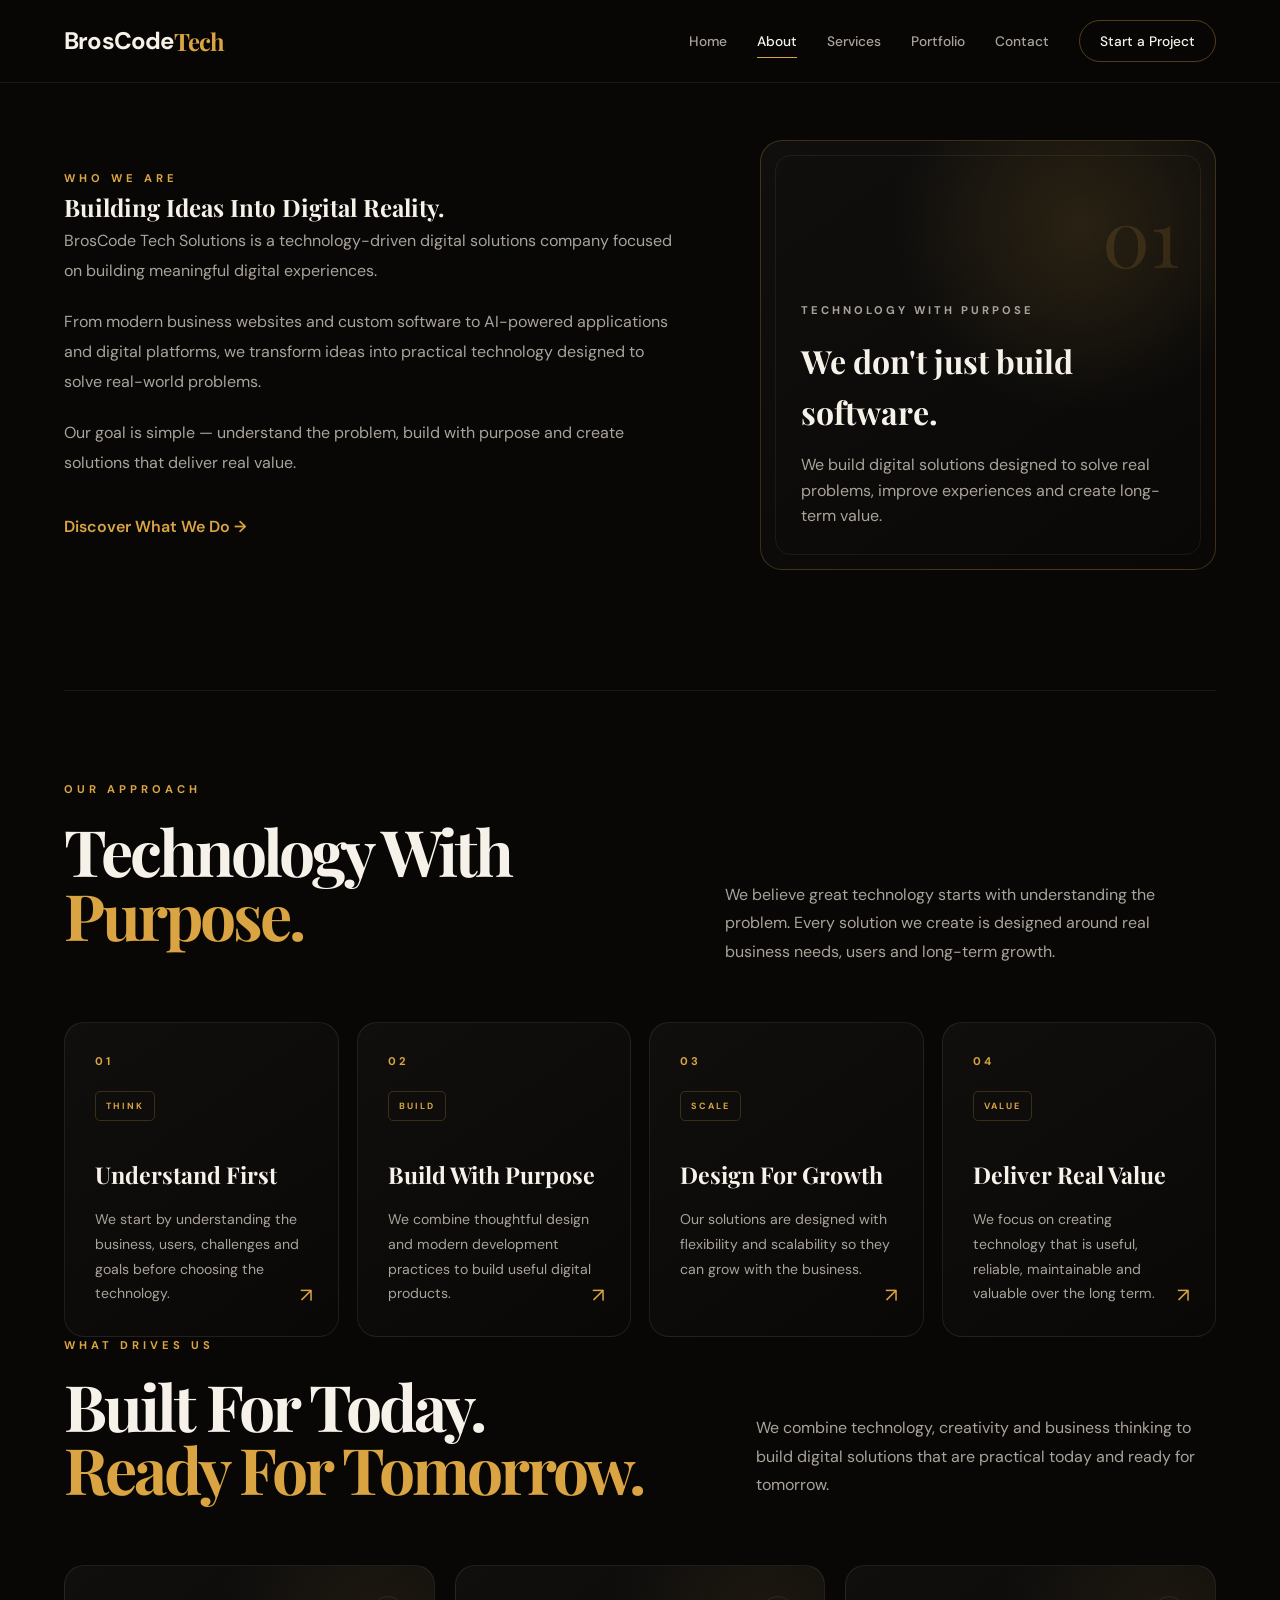
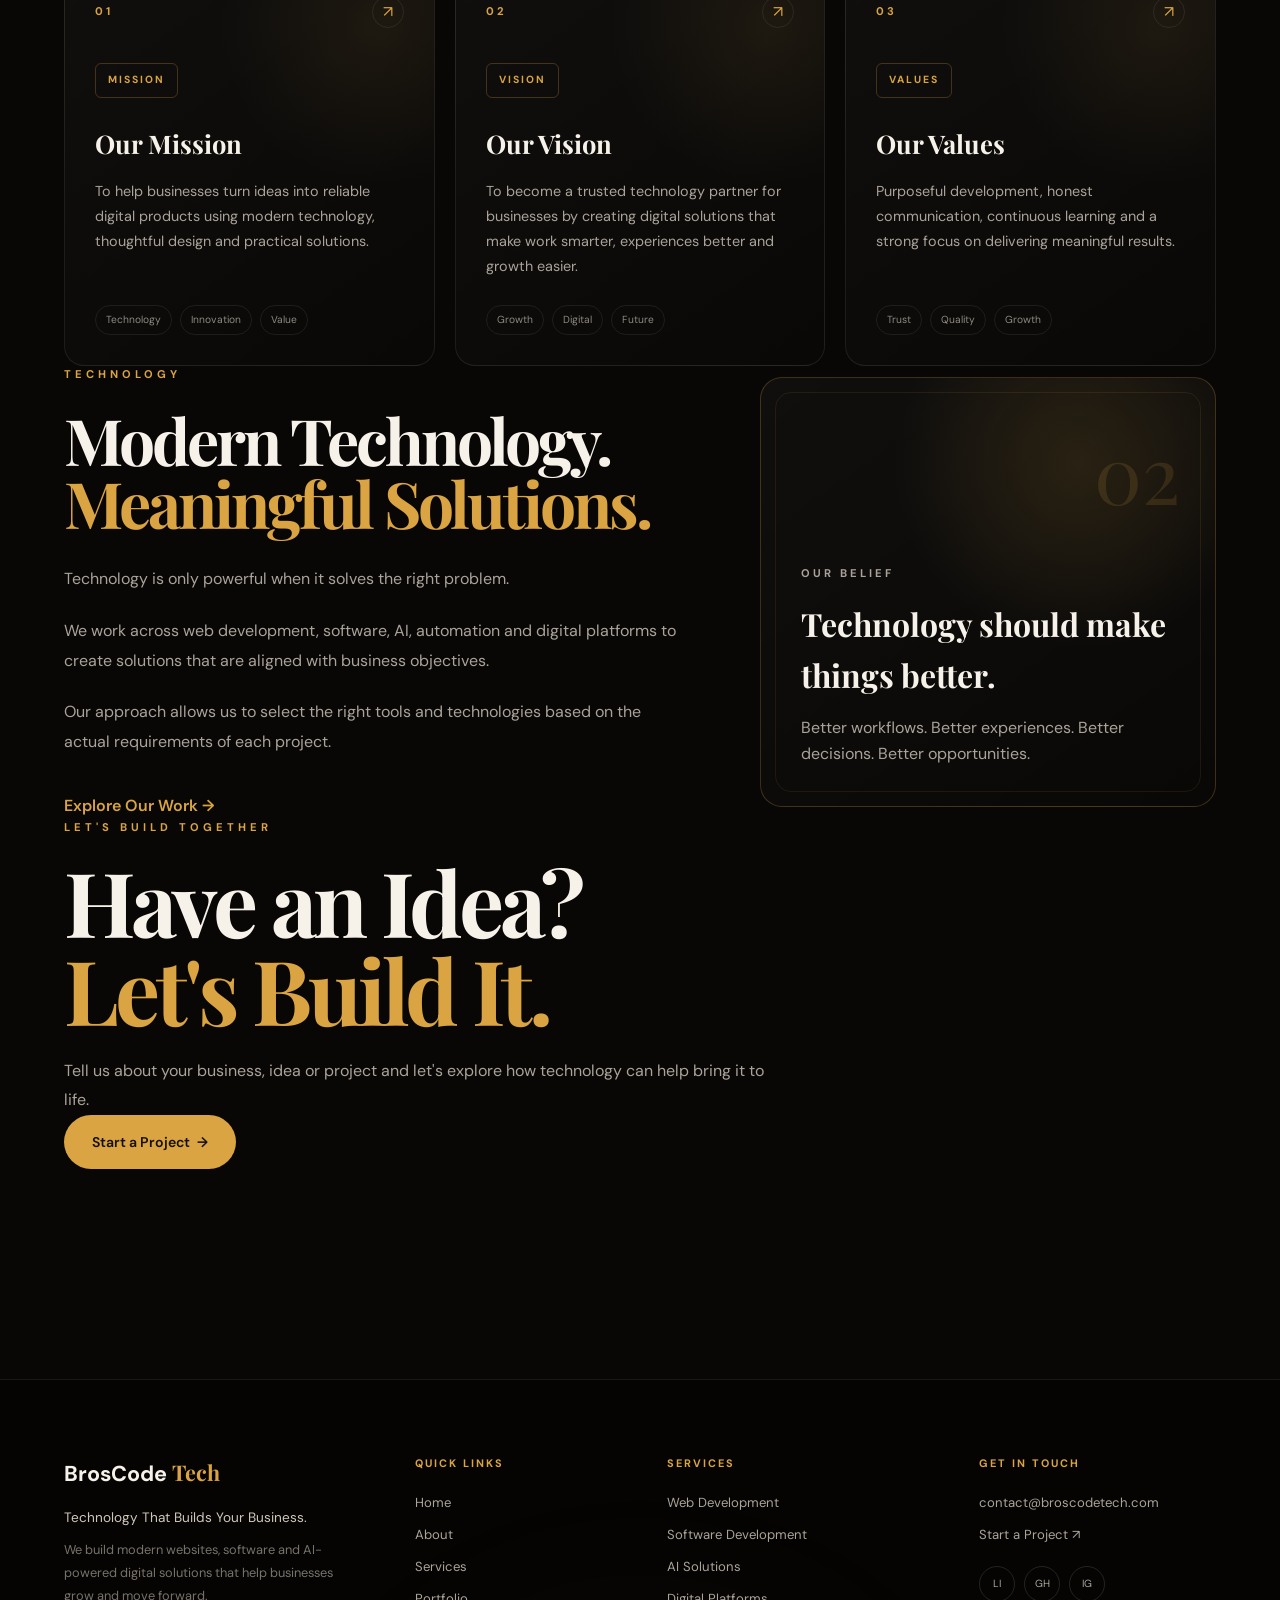
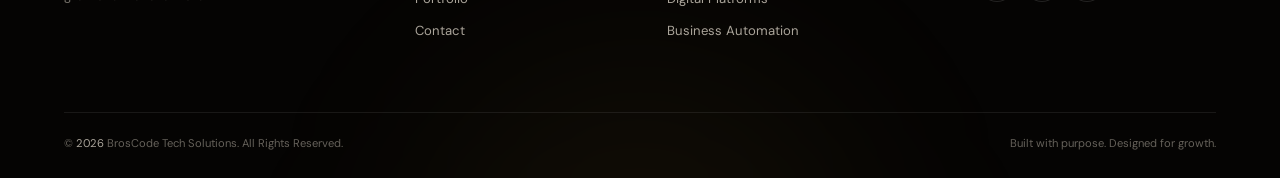
==== commit 6f09c5c6: "Fix H1 SEO structure" ====
--- a/about.html
+++ b/about.html
@@ -2,23 +2,63 @@
 <html lang="en">
 
 <head>
+
+    <!-- Basic -->
     <meta charset="UTF-8">
-
     <meta name="viewport" content="width=device-width, initial-scale=1.0">
 
+    <!-- SEO -->
+    <title>About Us | BrosCode Tech Solutions</title>
+
     <meta name="description"
-        content="Learn about BrosCode Tech Solutions - a technology-driven digital solutions company building websites, software, AI solutions and digital platforms.">
+        content="Learn about BrosCode Tech Solutions, a digital technology company building modern websites, software, AI solutions and digital platforms for businesses.">
 
     <meta name="keywords"
-        content="BrosCode Tech Solutions, About BrosCode, Web Development, Software Development, AI Solutions">
+        content="About BrosCode Tech Solutions, BrosCode Tech, Web Development Company, Software Development Company, AI Solutions, Digital Solutions">
 
     <meta name="author" content="BrosCode Tech Solutions">
 
+    <meta name="robots" content="index, follow">
+
+    <!-- Favicon -->
     <link rel="icon" type="image/png" href="assets/logos/favicon.png">
 
-    <title>About Us | BrosCode Tech Solutions</title>
-
+    <!-- Canonical -->
+    <link rel="canonical" href="https://broscodetech.github.io/BrosCodeTech-Website/about.html">
+
+    <!-- Organization Schema -->
+    <script type="application/ld+json">
+    {
+        "@context": "https://schema.org",
+        "@type": "Organization",
+        "name": "BrosCode Tech Solutions",
+        "url": "https://broscodetech.github.io/BrosCodeTech-Website/",
+        "logo": "https://broscodetech.github.io/BrosCodeTech-Website/assets/logos/broscode-logo.png",
+        "description": "BrosCode Tech Solutions builds modern websites, powerful software, AI-powered applications and digital solutions for businesses."
+    }
+    </script>
+
+    <!-- Open Graph -->
+    <meta property="og:type" content="website">
+
+    <meta property="og:title" content="About Us | BrosCode Tech Solutions">
+
+    <meta property="og:description"
+        content="Discover BrosCode Tech Solutions and our approach to building modern websites, software, AI solutions and digital platforms.">
+
+    <meta property="og:url" content="https://broscodetech.github.io/BrosCodeTech-Website/about.html">
+
+    <meta property="og:site_name" content="BrosCode Tech Solutions">
+
+    <meta property="og:image"
+        content="https://broscodetech.github.io/BrosCodeTech-Website/assets/images/broscode-tech.jpg">
+
+    <!-- Theme Color -->
+    <meta name="theme-color" content="#080808">
+
+    <!-- Main CSS -->
     <link rel="stylesheet" href="CSS/style.css">
+
 </head>
 
 
@@ -129,10 +169,10 @@
                         </p>
 
 
-                        <h2>
+                        <h1>
                             Building Ideas Into
                             <span>Digital Reality.</span>
-                        </h2>
+                        </h1>
 
 
                         <p class="about-lead">
